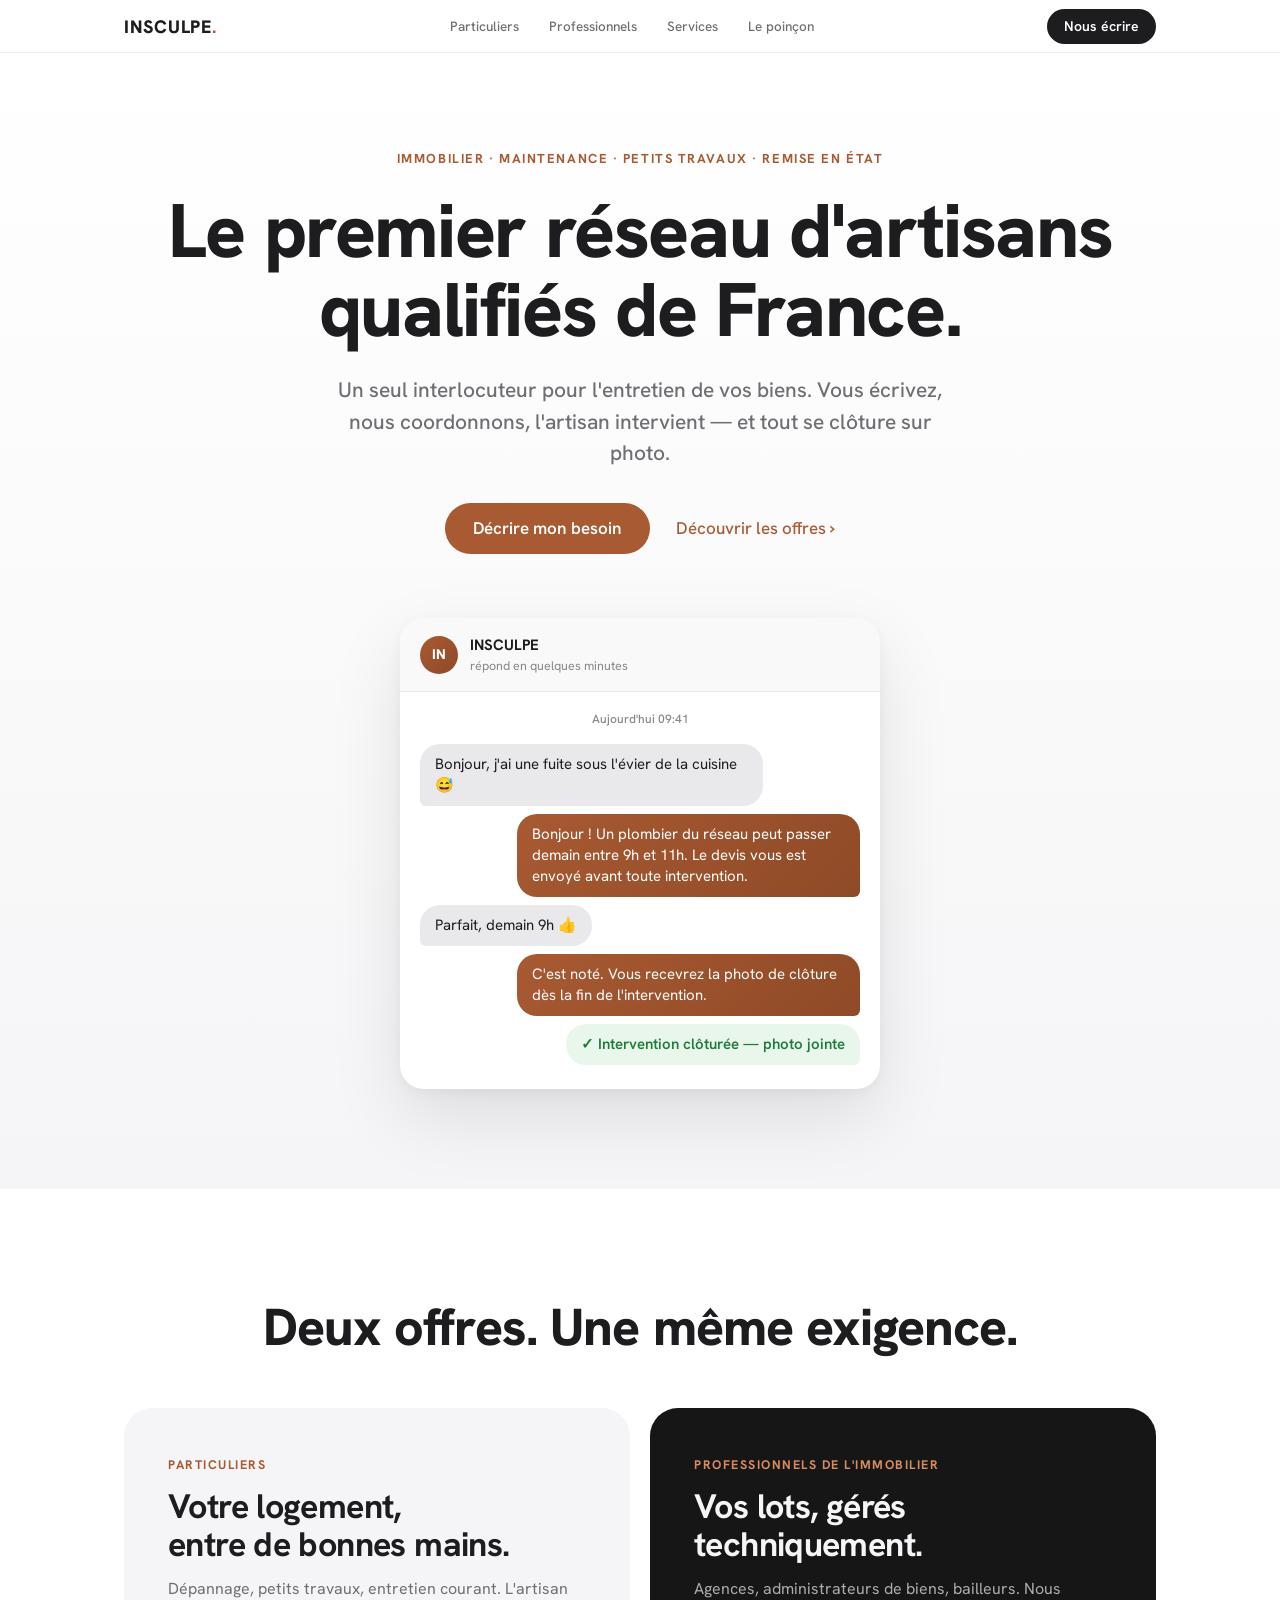
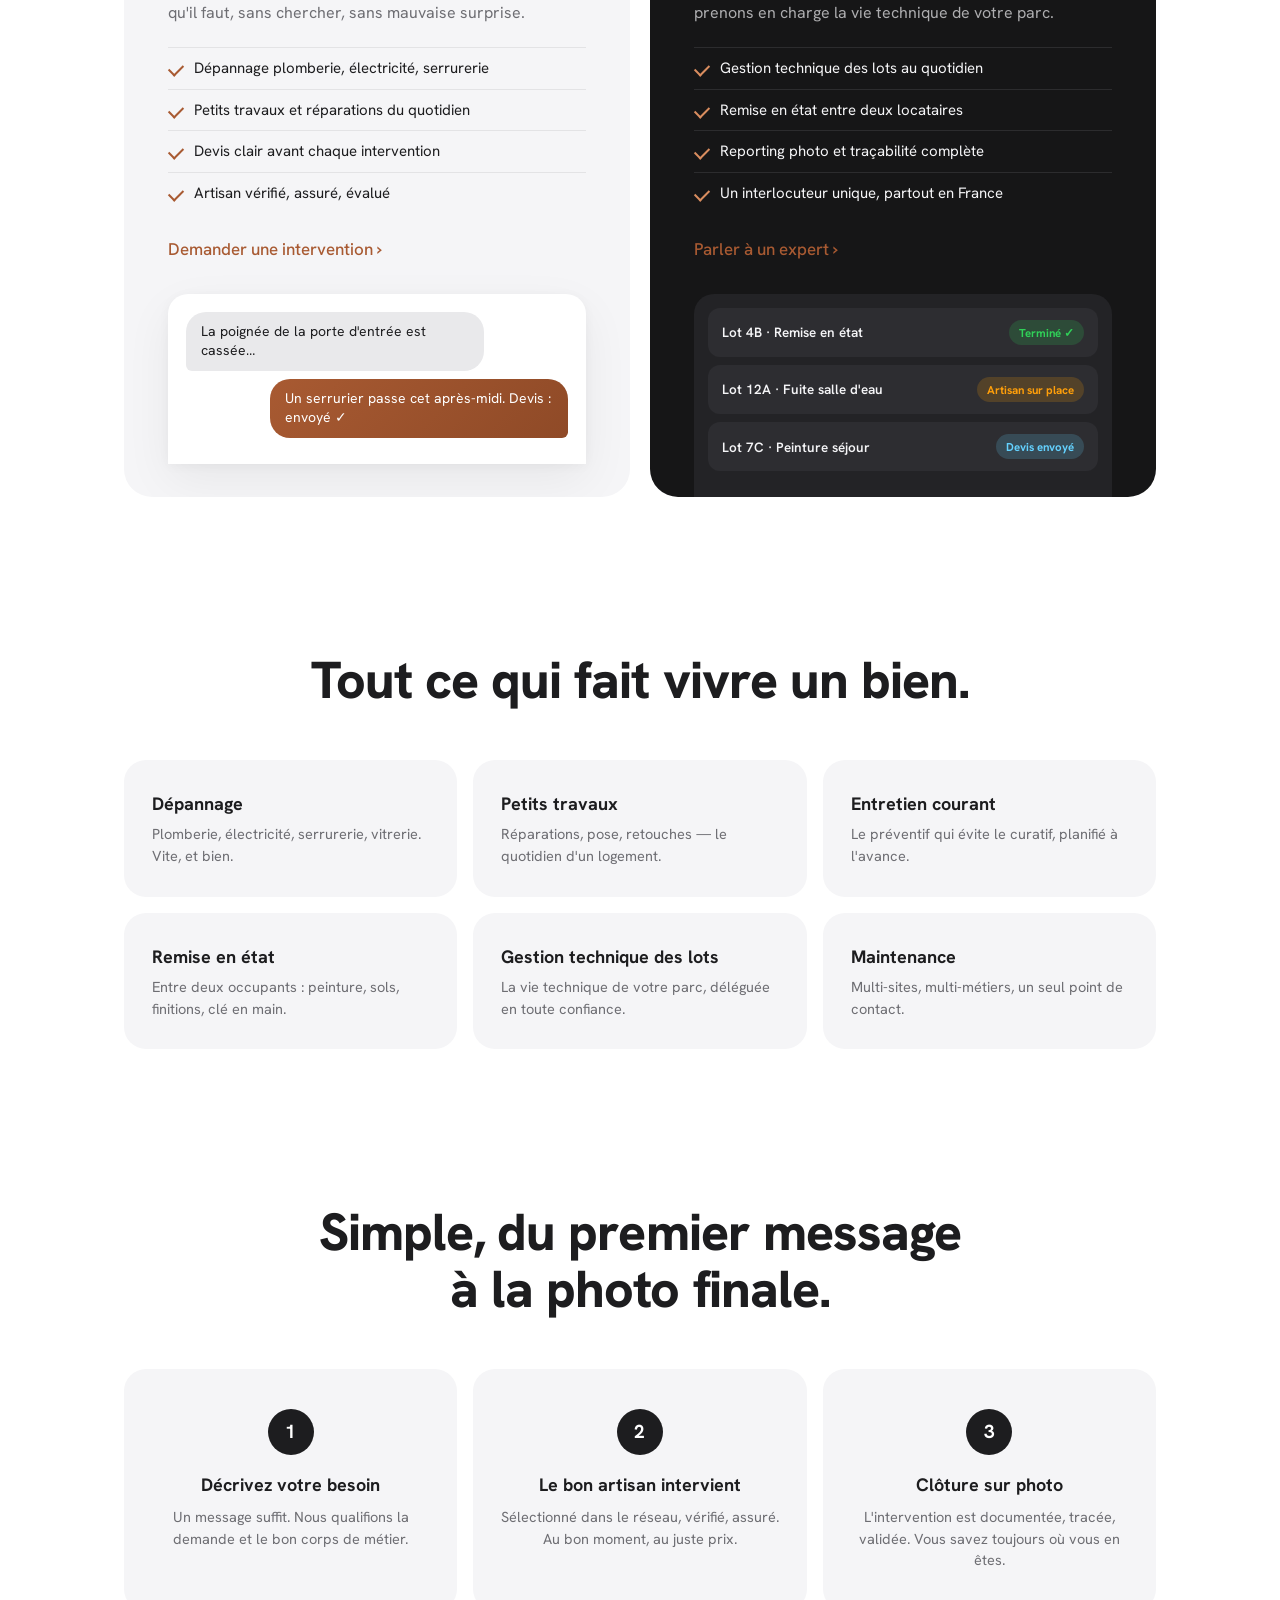
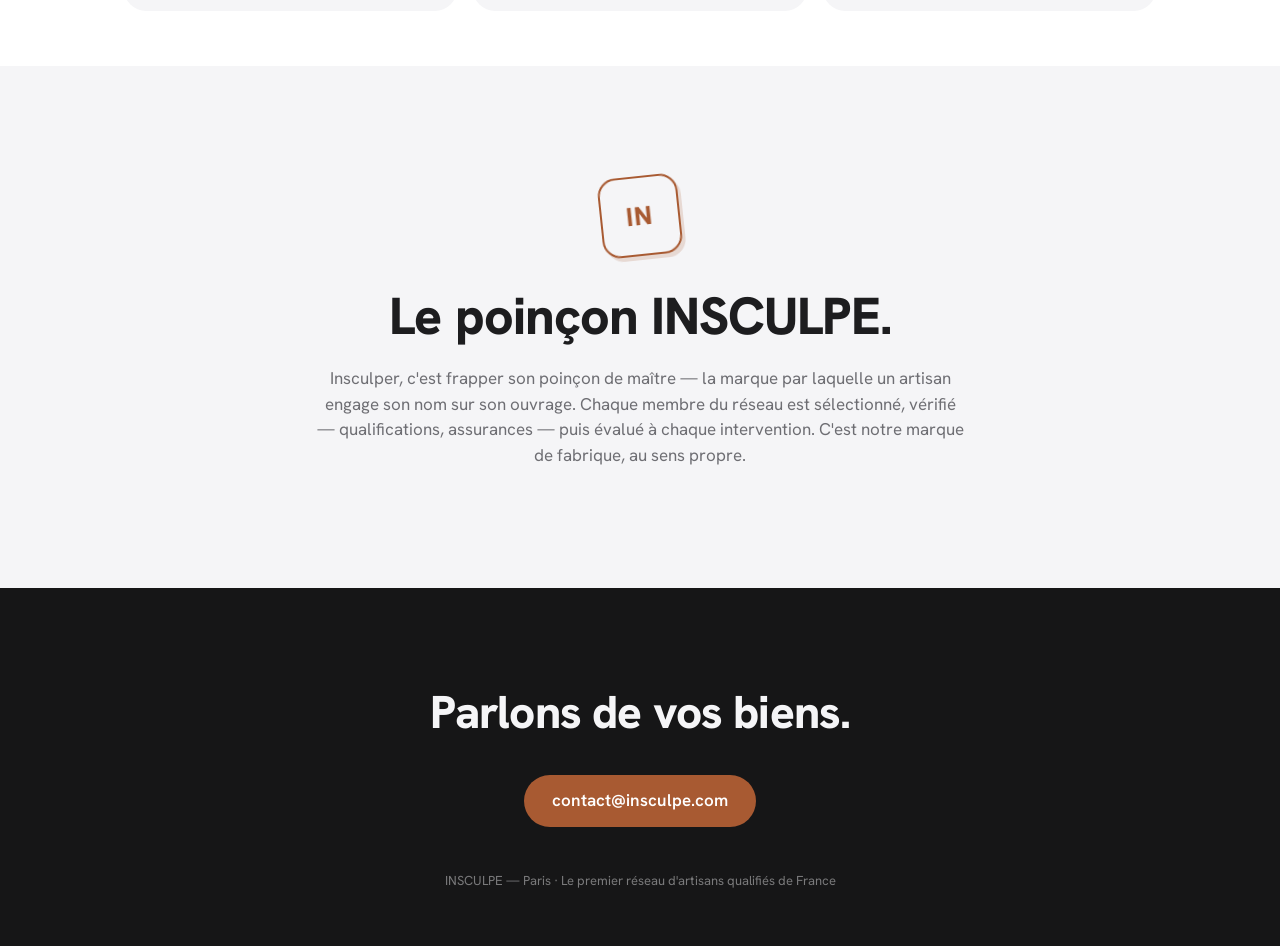
==== index.html @ 2663ff3e "Restyle v2 : charte Apple, mockups de messages dans les cards Demande fondateur (INS-21) : sans seri" ====
<!doctype html>
<html lang="fr">
<head>
  <meta charset="utf-8">
  <meta name="viewport" content="width=device-width, initial-scale=1">
  <title>INSCULPE — Le premier réseau d'artisans qualifiés de France</title>
  <meta name="description" content="Dépannage, petits travaux, remise en état, gestion technique des lots. Un seul interlocuteur pour l'entretien de vos biens — particuliers et professionnels de l'immobilier.">
  <link rel="canonical" href="https://insculpe.com/">
  <meta property="og:type" content="website">
  <meta property="og:locale" content="fr_FR">
  <meta property="og:site_name" content="INSCULPE">
  <meta property="og:url" content="https://insculpe.com/">
  <meta property="og:title" content="INSCULPE — Le premier réseau d'artisans qualifiés de France">
  <meta property="og:description" content="Dépannage, petits travaux, remise en état, gestion technique des lots. Un seul interlocuteur pour l'entretien de vos biens.">
  <meta property="og:image" content="https://insculpe.com/assets/og.png">
  <meta property="og:image:width" content="1200">
  <meta property="og:image:height" content="630">
  <meta name="twitter:card" content="summary_large_image">
  <link rel="preconnect" href="https://fonts.googleapis.com">
  <link rel="preconnect" href="https://fonts.gstatic.com" crossorigin>
  <link href="https://fonts.googleapis.com/css2?family=Hanken+Grotesk:wght@400;500;600;700;800&display=swap" rel="stylesheet">
  <link rel="stylesheet" href="assets/insculpe.css">
</head>
<body>

  <header class="topbar">
    <div class="wrap topbar-inner">
      <a class="wordmark" href="#">INSCULPE<span class="wordmark-dot">.</span></a>
      <nav class="topnav">
        <a href="#particuliers">Particuliers</a>
        <a href="#pros">Professionnels</a>
        <a href="#services">Services</a>
        <a href="#poincon">Le poinçon</a>
      </nav>
      <a class="btn btn-small" href="mailto:contact@insculpe.com">Nous écrire</a>
    </div>
  </header>

  <main>

    <!-- ============ HERO ============ -->
    <section class="hero">
      <div class="wrap hero-inner">
        <p class="eyebrow reveal">Immobilier · Maintenance · Petits travaux · Remise en état</p>
        <h1 class="reveal d1">Le premier réseau d'artisans<br>qualifiés de France.</h1>
        <p class="hero-sub reveal d2">Un seul interlocuteur pour l'entretien de vos biens.
        Vous écrivez, nous coordonnons, l'artisan intervient — et tout se clôture sur photo.</p>
        <div class="hero-actions reveal d3">
          <a class="btn btn-primary" href="mailto:contact@insculpe.com">Décrire mon besoin</a>
          <a class="link-more" href="#offres">Découvrir les offres <span class="chev">›</span></a>
        </div>

        <!-- Chat mockup — le produit, en messages -->
        <div class="chat reveal d4" role="img" aria-label="Exemple de conversation entre un client et INSCULPE">
          <div class="chat-head">
            <div class="chat-avatar">IN</div>
            <div class="chat-id">
              <span class="chat-name">INSCULPE</span>
              <span class="chat-status">répond en quelques minutes</span>
            </div>
          </div>
          <div class="chat-body">
            <p class="chat-time">Aujourd'hui 09:41</p>
            <div class="bubble in">Bonjour, j'ai une fuite sous l'évier de la cuisine 😅</div>
            <div class="bubble out">Bonjour ! Un plombier du réseau peut passer demain entre 9h et 11h. Le devis vous est envoyé avant toute intervention.</div>
            <div class="bubble in">Parfait, demain 9h 👍</div>
            <div class="bubble out">C'est noté. Vous recevrez la photo de clôture dès la fin de l'intervention.</div>
            <div class="bubble out done"><span class="check">✓</span> Intervention clôturée — photo jointe</div>
          </div>
        </div>
      </div>
    </section>

    <!-- ============ DEUX OFFRES ============ -->
    <section class="offers" id="offres">
      <div class="wrap">
        <h2 class="section-title">Deux offres. Une même exigence.</h2>
        <div class="offer-grid">

          <article class="tile tile-light" id="particuliers">
            <p class="tile-kicker">Particuliers</p>
            <h3 class="tile-title">Votre logement,<br>entre de bonnes mains.</h3>
            <p class="tile-desc">Dépannage, petits travaux, entretien courant. L'artisan qu'il faut, sans chercher, sans mauvaise surprise.</p>
            <ul class="tile-list">
              <li>Dépannage plomberie, électricité, serrurerie</li>
              <li>Petits travaux et réparations du quotidien</li>
              <li>Devis clair avant chaque intervention</li>
              <li>Artisan vérifié, assuré, évalué</li>
            </ul>
            <a class="link-more" href="mailto:contact@insculpe.com?subject=Demande%20particulier">Demander une intervention <span class="chev">›</span></a>
            <div class="tile-visual">
              <div class="mini-chat">
                <div class="bubble in">La poignée de la porte d'entrée est cassée…</div>
                <div class="bubble out">Un serrurier passe cet après-midi. Devis : envoyé ✓</div>
              </div>
            </div>
          </article>

          <article class="tile tile-dark" id="pros">
            <p class="tile-kicker">Professionnels de l'immobilier</p>
            <h3 class="tile-title">Vos lots, gérés<br>techniquement.</h3>
            <p class="tile-desc">Agences, administrateurs de biens, bailleurs. Nous prenons en charge la vie technique de votre parc.</p>
            <ul class="tile-list">
              <li>Gestion technique des lots au quotidien</li>
              <li>Remise en état entre deux locataires</li>
              <li>Reporting photo et traçabilité complète</li>
              <li>Un interlocuteur unique, partout en France</li>
            </ul>
            <a class="link-more" href="mailto:contact@insculpe.com?subject=Demande%20professionnelle">Parler à un expert <span class="chev">›</span></a>
            <div class="tile-visual">
              <div class="board">
                <div class="board-row"><span class="board-lot">Lot 4B · Remise en état</span><span class="badge badge-done">Terminé ✓</span></div>
                <div class="board-row"><span class="board-lot">Lot 12A · Fuite salle d'eau</span><span class="badge badge-live">Artisan sur place</span></div>
                <div class="board-row"><span class="board-lot">Lot 7C · Peinture séjour</span><span class="badge badge-wait">Devis envoyé</span></div>
              </div>
            </div>
          </article>

        </div>
      </div>
    </section>

    <!-- ============ SERVICES ============ -->
    <section class="services" id="services">
      <div class="wrap">
        <h2 class="section-title">Tout ce qui fait vivre un bien.</h2>
        <div class="service-grid">
          <div class="service"><h4>Dépannage</h4><p>Plomberie, électricité, serrurerie, vitrerie. Vite, et bien.</p></div>
          <div class="service"><h4>Petits travaux</h4><p>Réparations, pose, retouches — le quotidien d'un logement.</p></div>
          <div class="service"><h4>Entretien courant</h4><p>Le préventif qui évite le curatif, planifié à l'avance.</p></div>
          <div class="service"><h4>Remise en état</h4><p>Entre deux occupants : peinture, sols, finitions, clé en main.</p></div>
          <div class="service"><h4>Gestion technique des lots</h4><p>La vie technique de votre parc, déléguée en toute confiance.</p></div>
          <div class="service"><h4>Maintenance</h4><p>Multi-sites, multi-métiers, un seul point de contact.</p></div>
        </div>
      </div>
    </section>

    <!-- ============ COMMENT ÇA MARCHE ============ -->
    <section class="steps">
      <div class="wrap">
        <h2 class="section-title">Simple, du premier message<br>à la photo finale.</h2>
        <div class="steps-grid">
          <div class="step">
            <span class="step-num">1</span>
            <h4>Décrivez votre besoin</h4>
            <p>Un message suffit. Nous qualifions la demande et le bon corps de métier.</p>
          </div>
          <div class="step">
            <span class="step-num">2</span>
            <h4>Le bon artisan intervient</h4>
            <p>Sélectionné dans le réseau, vérifié, assuré. Au bon moment, au juste prix.</p>
          </div>
          <div class="step">
            <span class="step-num">3</span>
            <h4>Clôture sur photo</h4>
            <p>L'intervention est documentée, tracée, validée. Vous savez toujours où vous en êtes.</p>
          </div>
        </div>
      </div>
    </section>

    <!-- ============ LE POINÇON ============ -->
    <section class="hallmark" id="poincon">
      <div class="wrap hallmark-inner">
        <div class="hallmark-mark" aria-hidden="true">IN</div>
        <h2 class="section-title">Le poinçon INSCULPE.</h2>
        <p class="hallmark-text">Insculper, c'est frapper son poinçon de maître — la marque par laquelle
        un artisan engage son nom sur son ouvrage. Chaque membre du réseau est sélectionné,
        vérifié — qualifications, assurances — puis évalué à chaque intervention.
        C'est notre marque de fabrique, au sens propre.</p>
      </div>
    </section>

  </main>

  <footer class="footer">
    <div class="wrap footer-inner">
      <p class="footer-lead">Parlons de vos biens.</p>
      <p class="footer-contact">
        <a class="btn btn-primary" href="mailto:contact@insculpe.com">contact@insculpe.com</a>
      </p>
      <p class="footer-fine">INSCULPE — Paris · Le premier réseau d'artisans qualifiés de France</p>
    </div>
  </footer>

</body>
</html>
---- assets/insculpe.css ----
/* ============ INSCULPE — charte v2, inspiration Apple ============ */

:root {
  --white: #ffffff;
  --gray-bg: #f5f5f7;
  --ink: #1d1d1f;
  --ink-2: #6e6e73;
  --ink-3: #86868b;
  --copper: #a85a32;
  --copper-light: #d98d5f;
  --copper-deep: #8f4a27;
  --dark: #161617;
  --line: rgba(29, 29, 31, 0.08);
  --radius: 28px;
  --shadow: 0 2px 12px rgba(0,0,0,.04), 0 16px 48px rgba(0,0,0,.06);
  --shadow-hover: 0 4px 16px rgba(0,0,0,.05), 0 28px 72px rgba(0,0,0,.10);
  --font: "Hanken Grotesk", -apple-system, "SF Pro Display", "Helvetica Neue", sans-serif;
}

* { margin: 0; padding: 0; box-sizing: border-box; }

html { scroll-behavior: smooth; }

body {
  font-family: var(--font);
  background: var(--white);
  color: var(--ink);
  line-height: 1.5;
  -webkit-font-smoothing: antialiased;
  text-rendering: optimizeLegibility;
}

.wrap { max-width: 1080px; margin: 0 auto; padding: 0 24px; }

h1, h2, h3 { font-weight: 700; letter-spacing: -0.018em; }

section { scroll-margin-top: 72px; }

/* ============ Buttons & links ============ */

.btn {
  display: inline-block;
  font-weight: 600;
  font-size: 17px;
  padding: 13px 28px;
  border-radius: 999px;
  text-decoration: none;
  transition: transform .25s cubic-bezier(.2,.7,.3,1), box-shadow .25s, background .25s;
}
.btn:hover { transform: translateY(-1px); }
.btn:active { transform: translateY(0); }

.btn-primary { background: var(--copper); color: #fff; }
.btn-primary:hover { background: var(--copper-deep); box-shadow: 0 10px 28px rgba(168,90,50,.30); }

.btn-small { padding: 7px 17px; font-size: 14px; background: var(--ink); color: #fff; }
.btn-small:hover { background: #000; }

.link-more {
  display: inline-block;
  color: var(--copper);
  font-size: 17px; font-weight: 500;
  text-decoration: none;
}
.link-more:hover { text-decoration: underline; }
.chev { font-size: 19px; }

/* ============ Topbar ============ */

.topbar {
  position: sticky; top: 0; z-index: 50;
  background: rgba(255,255,255,.72);
  backdrop-filter: saturate(1.8) blur(20px);
  -webkit-backdrop-filter: saturate(1.8) blur(20px);
  border-bottom: 1px solid var(--line);
}
.topbar-inner {
  display: flex; align-items: center; justify-content: space-between;
  height: 52px;
}
.wordmark {
  font-weight: 800; font-size: 18px; letter-spacing: 0.05em;
  color: var(--ink); text-decoration: none;
}
.wordmark-dot { color: var(--copper); }
.topnav { display: flex; gap: 30px; }
.topnav a {
  color: var(--ink-2); text-decoration: none; font-size: 13.5px; font-weight: 500;
  transition: color .2s;
}
.topnav a:hover { color: var(--ink); }

/* ============ Hero ============ */

.hero {
  background: linear-gradient(180deg, #fff 0%, var(--gray-bg) 100%);
  padding: 96px 0 100px;
}
.hero-inner { text-align: center; }

.eyebrow {
  font-size: 13px; font-weight: 700; letter-spacing: 0.12em; text-transform: uppercase;
  color: var(--copper);
  margin-bottom: 22px;
}
.hero h1 {
  font-size: clamp(40px, 6.4vw, 76px);
  font-weight: 800;
  line-height: 1.05;
}
.hero-sub {
  max-width: 640px; margin: 24px auto 0;
  font-size: clamp(17px, 2vw, 21px);
  color: var(--ink-2);
  font-weight: 500;
}
.hero-actions {
  margin-top: 34px;
  display: flex; gap: 26px; justify-content: center; align-items: center; flex-wrap: wrap;
}

/* staggered reveal */
.reveal { opacity: 0; transform: translateY(16px); animation: rise .8s cubic-bezier(.2,.7,.3,1) forwards; }
.d1 { animation-delay: .1s; }
.d2 { animation-delay: .2s; }
.d3 { animation-delay: .3s; }
.d4 { animation-delay: .45s; }
@keyframes rise { to { opacity: 1; transform: none; } }
@media (prefers-reduced-motion: reduce) {
  .reveal { animation: none; opacity: 1; transform: none; }
}

/* ============ Chat mockup ============ */

.chat {
  max-width: 480px;
  margin: 64px auto 0;
  background: var(--white);
  border-radius: 24px;
  box-shadow: var(--shadow-hover);
  overflow: hidden;
  text-align: left;
}
.chat-head {
  display: flex; align-items: center; gap: 12px;
  padding: 16px 20px;
  border-bottom: 1px solid var(--line);
  background: rgba(245,245,247,.6);
}
.chat-avatar {
  width: 38px; height: 38px; border-radius: 50%;
  display: flex; align-items: center; justify-content: center;
  background: linear-gradient(135deg, var(--copper) 0%, var(--copper-deep) 100%);
  color: #fff; font-weight: 800; font-size: 14px; letter-spacing: .03em;
}
.chat-name { display: block; font-weight: 700; font-size: 15px; }
.chat-status { display: block; font-size: 12.5px; color: var(--ink-3); }

.chat-body { padding: 18px 20px 24px; display: flex; flex-direction: column; gap: 8px; }
.chat-time {
  text-align: center; font-size: 12px; color: var(--ink-3);
  margin-bottom: 8px; font-weight: 500;
}
.bubble {
  max-width: 78%;
  padding: 10px 15px;
  border-radius: 20px;
  font-size: 15px;
  line-height: 1.4;
}
.bubble.in {
  align-self: flex-start;
  background: #e9e9eb;
  color: var(--ink);
  border-bottom-left-radius: 6px;
}
.bubble.out {
  align-self: flex-end;
  background: linear-gradient(135deg, var(--copper) 0%, var(--copper-deep) 100%);
  color: #fff;
  border-bottom-right-radius: 6px;
}
.bubble.done {
  background: #e8f6ec;
  color: #1e7c3a;
  font-weight: 600;
}
.check { font-weight: 800; }

/* ============ Sections ============ */

.section-title {
  font-size: clamp(30px, 4.4vw, 52px);
  font-weight: 800;
  line-height: 1.08;
  text-align: center;
  margin-bottom: 52px;
}

/* ============ Offers (tiles) ============ */

.offers { padding: 110px 0 55px; background: var(--white); }
.offer-grid {
  display: grid; grid-template-columns: 1fr 1fr; gap: 20px;
}
.tile {
  border-radius: var(--radius);
  padding: 48px 44px 0;
  overflow: hidden;
  display: flex; flex-direction: column;
  transition: transform .35s cubic-bezier(.2,.7,.3,1), box-shadow .35s;
}
.tile:hover { transform: translateY(-5px); box-shadow: var(--shadow-hover); }

.tile-light { background: var(--gray-bg); }
.tile-dark { background: var(--dark); color: #f5f5f7; }

.tile-kicker {
  font-size: 12.5px; font-weight: 700; letter-spacing: 0.12em; text-transform: uppercase;
  color: var(--copper); margin-bottom: 14px;
}
.tile-dark .tile-kicker { color: var(--copper-light); }

.tile-title { font-size: clamp(26px, 3vw, 34px); line-height: 1.1; margin-bottom: 14px; }
.tile-desc { color: var(--ink-2); margin-bottom: 22px; font-size: 16px; }
.tile-dark .tile-desc { color: rgba(245,245,247,.68); }

.tile-list { list-style: none; margin-bottom: 22px; }
.tile-list li {
  padding: 9px 0 9px 26px;
  position: relative;
  font-size: 15px;
  border-top: 1px solid var(--line);
}
.tile-dark .tile-list li { border-top-color: rgba(245,245,247,.10); }
.tile-list li::before {
  content: "";
  position: absolute; left: 1px; top: 16px;
  width: 12px; height: 7px;
  border-left: 2px solid var(--copper);
  border-bottom: 2px solid var(--copper);
  transform: rotate(-45deg);
}
.tile-dark .tile-list li::before { border-color: var(--copper-light); }

.tile-visual { margin-top: 30px; }

/* mini chat in particuliers tile */
.mini-chat {
  background: var(--white);
  border-radius: 20px 20px 0 0;
  box-shadow: var(--shadow);
  padding: 18px 18px 26px;
  display: flex; flex-direction: column; gap: 8px;
}
.mini-chat .bubble { font-size: 14px; }

/* board in pros tile */
.board {
  background: #232326;
  border-radius: 20px 20px 0 0;
  padding: 14px 14px 26px;
  display: flex; flex-direction: column; gap: 8px;
}
.board-row {
  display: flex; align-items: center; justify-content: space-between; gap: 10px;
  background: #2d2d31;
  border-radius: 12px;
  padding: 12px 14px;
}
.board-lot { font-size: 13.5px; font-weight: 600; color: #f5f5f7; }
.badge {
  font-size: 11.5px; font-weight: 700;
  padding: 4px 10px; border-radius: 999px;
  white-space: nowrap;
}
.badge-done { background: rgba(48, 209, 88, .18); color: #30d158; }
.badge-live { background: rgba(255, 159, 10, .18); color: #ff9f0a; }
.badge-wait { background: rgba(100, 210, 255, .18); color: #64d2ff; }

/* ============ Services ============ */

.services { padding: 100px 0 55px; background: var(--white); }
.service-grid {
  display: grid; grid-template-columns: repeat(3, 1fr); gap: 16px;
}
.service {
  background: var(--gray-bg);
  border-radius: 22px;
  padding: 30px 28px;
  transition: transform .3s cubic-bezier(.2,.7,.3,1), box-shadow .3s;
}
.service:hover { transform: translateY(-4px); box-shadow: var(--shadow); }
.service h4 { font-size: 18px; font-weight: 700; margin-bottom: 6px; }
.service p { font-size: 14.5px; color: var(--ink-2); }

/* ============ Steps ============ */

.steps { padding: 100px 0 55px; background: var(--white); }
.steps-grid { display: grid; grid-template-columns: repeat(3, 1fr); gap: 16px; }
.step {
  text-align: center;
  background: var(--gray-bg);
  border-radius: 22px;
  padding: 40px 26px;
}
.step-num {
  display: inline-flex; align-items: center; justify-content: center;
  width: 46px; height: 46px; border-radius: 50%;
  background: var(--ink); color: #fff;
  font-weight: 700; font-size: 19px;
  margin-bottom: 16px;
}
.step h4 { font-size: 18px; font-weight: 700; margin-bottom: 8px; }
.step p { font-size: 14.5px; color: var(--ink-2); }

/* ============ Hallmark ============ */

.hallmark { padding: 110px 0 120px; background: var(--gray-bg); }
.hallmark-inner { max-width: 700px; text-align: center; }
.hallmark-mark {
  width: 80px; height: 80px; margin: 0 auto 32px;
  display: flex; align-items: center; justify-content: center;
  font-weight: 800; font-size: 26px; letter-spacing: 0.04em;
  color: var(--copper);
  border: 2.5px solid var(--copper);
  border-radius: 18px;
  transform: rotate(-6deg);
  box-shadow: 3px 4px 0 rgba(168,90,50,.18);
}
.hallmark .section-title { margin-bottom: 22px; }
.hallmark-text { font-size: 17px; color: var(--ink-2); }

/* ============ Footer ============ */

.footer {
  background: var(--dark); color: #f5f5f7;
  padding: 90px 0 56px;
  text-align: center;
}
.footer-lead {
  font-size: clamp(30px, 4vw, 46px);
  font-weight: 800; letter-spacing: -0.018em;
  margin-bottom: 28px;
}
.footer-contact { margin-bottom: 44px; }
.footer-fine { font-size: 13px; color: rgba(245,245,247,.45); }

/* ============ Responsive ============ */

@media (max-width: 860px) {
  .topnav { display: none; }
  .hero { padding: 72px 0 76px; }
  .offer-grid { grid-template-columns: 1fr; }
  .service-grid { grid-template-columns: 1fr 1fr; }
  .steps-grid { grid-template-columns: 1fr; }
  .tile { padding: 38px 28px 0; }
}
@media (max-width: 540px) {
  .service-grid { grid-template-columns: 1fr; }
  .chat { margin-top: 48px; }
}
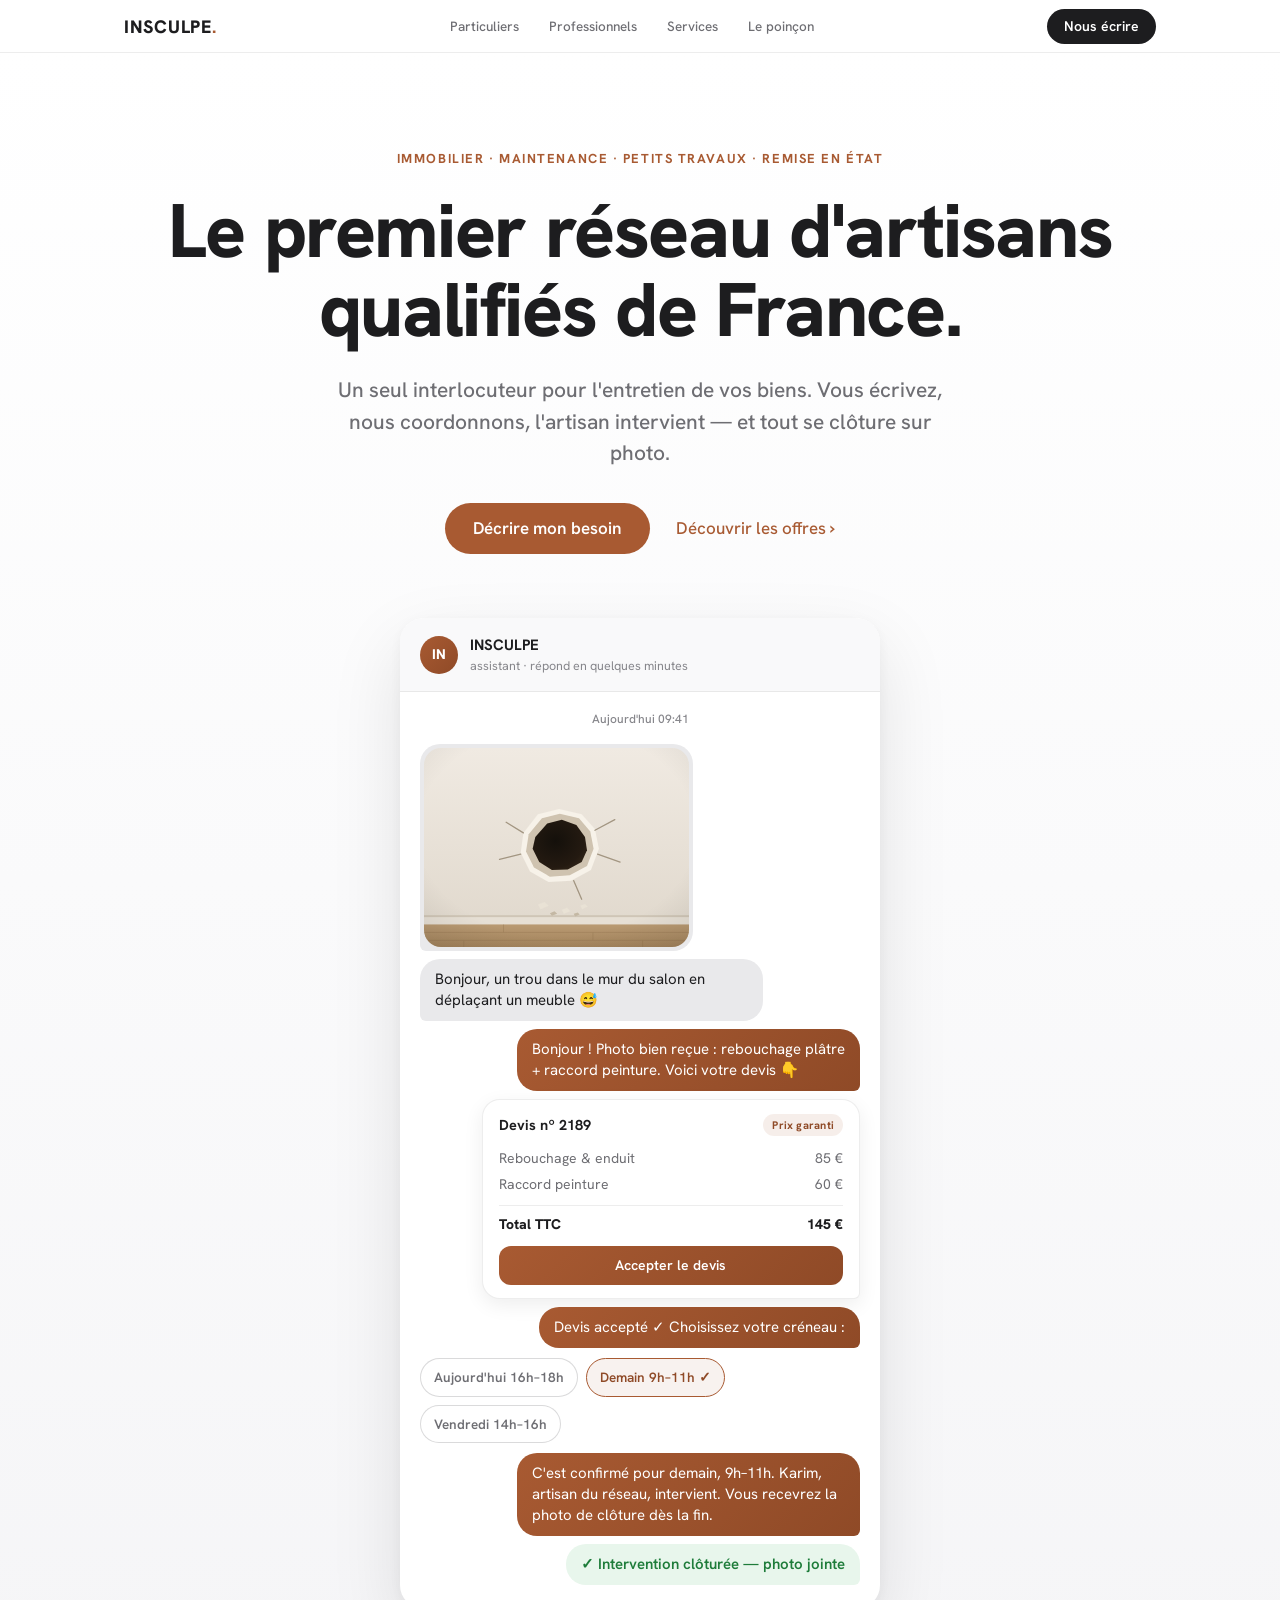
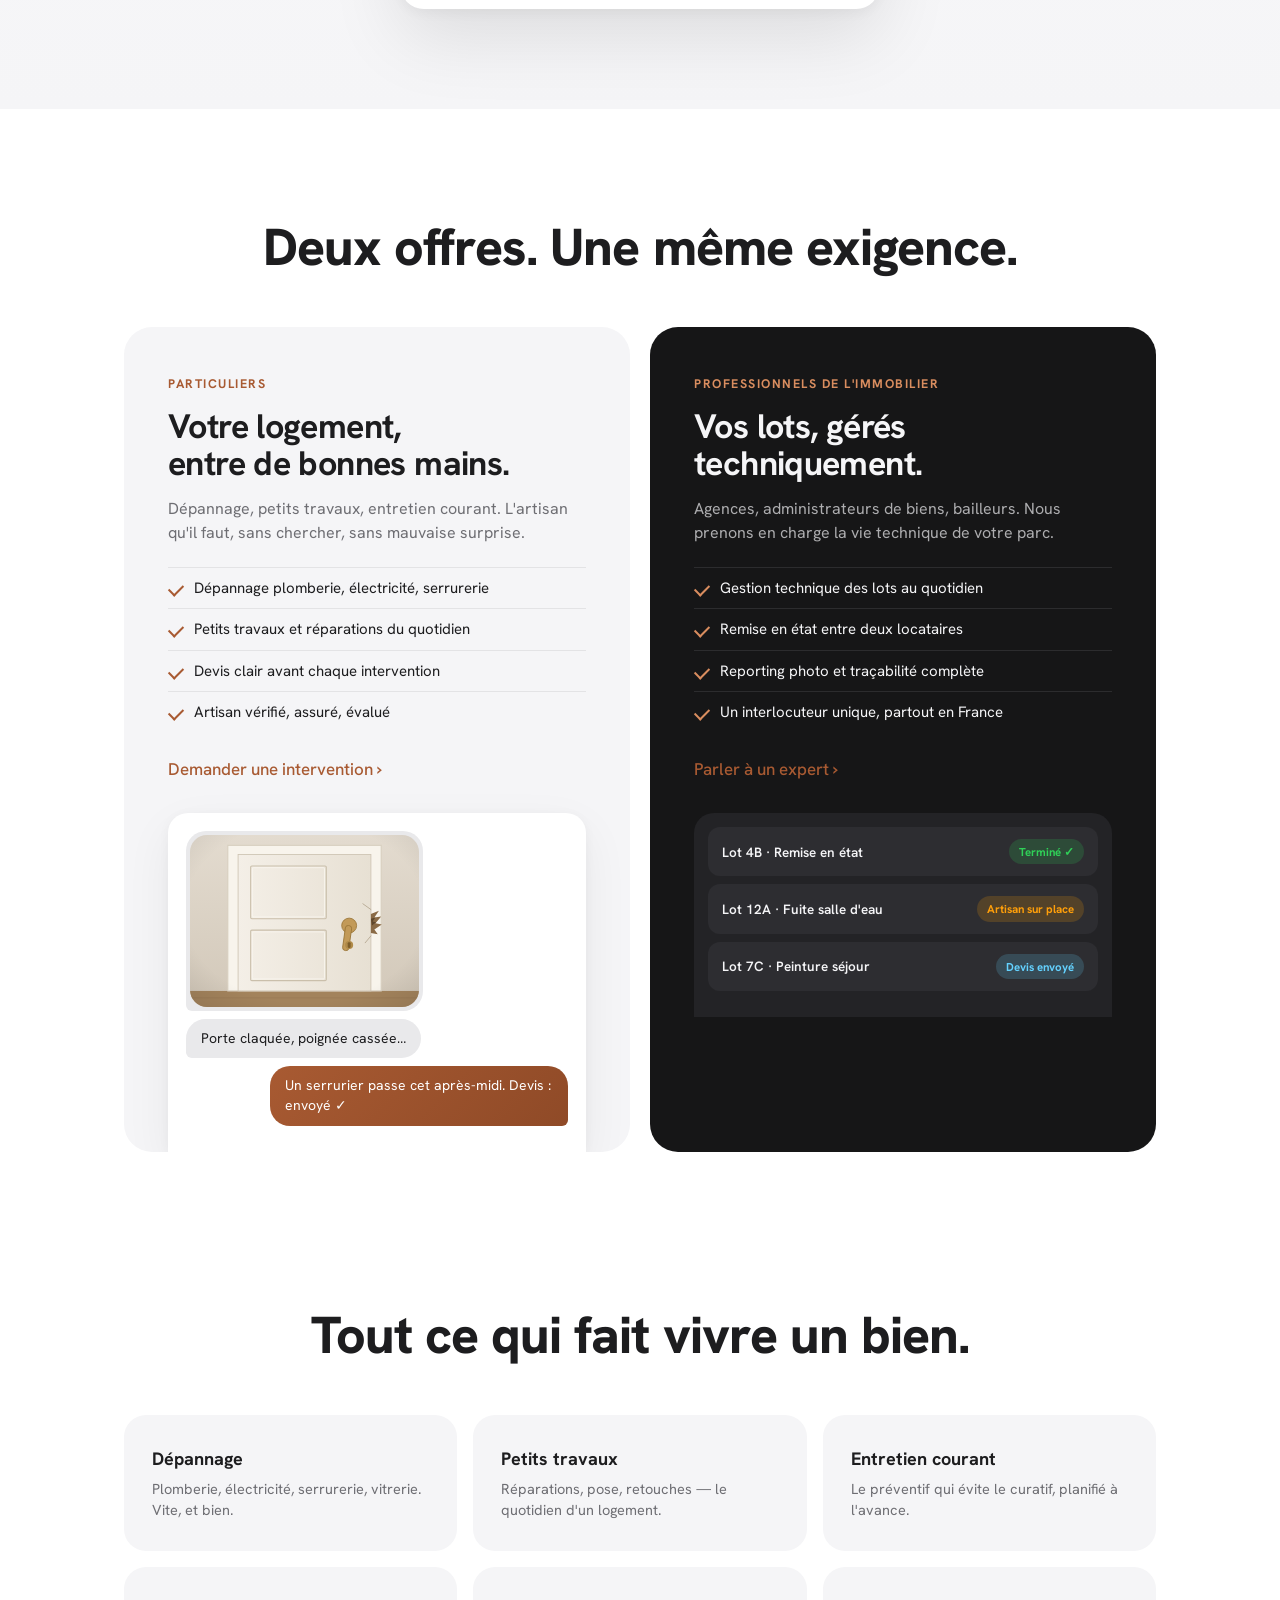
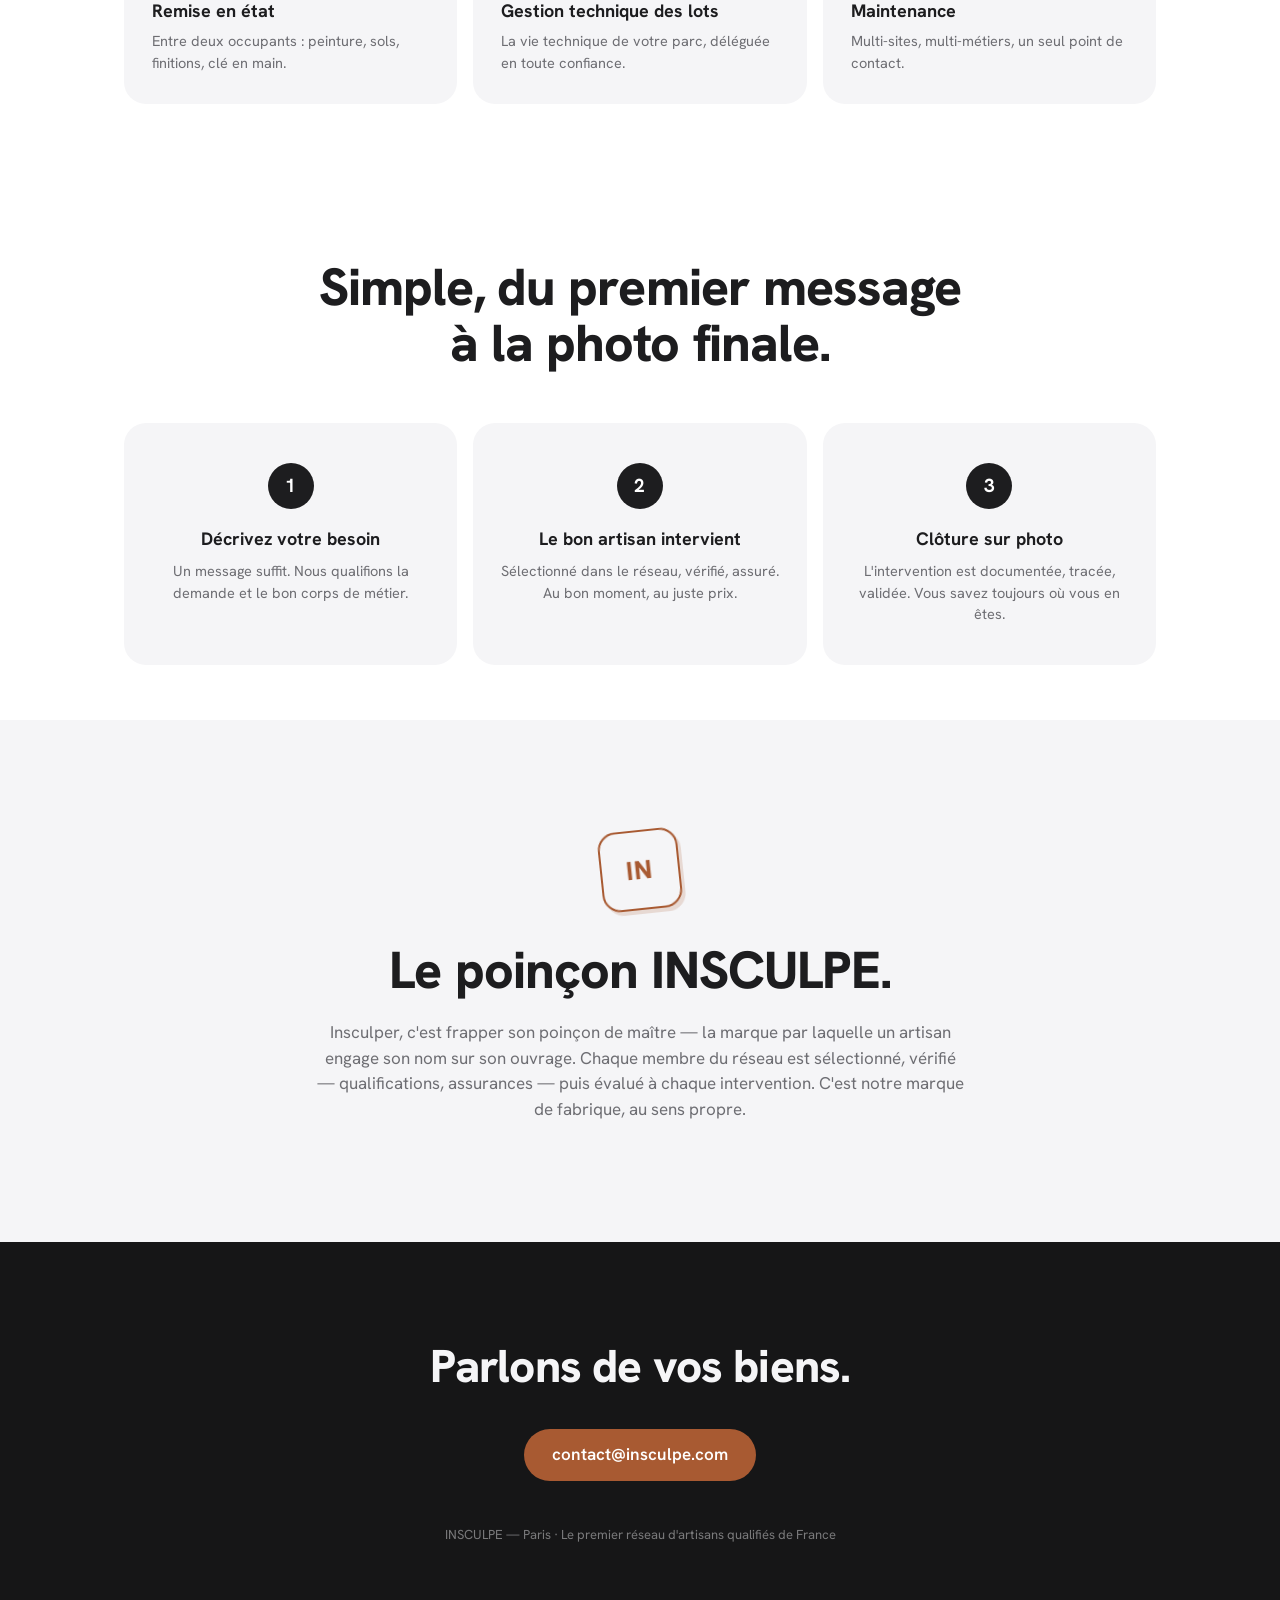
==== commit f0de4d8f: "Hero chat agentique : photo du dégât, devis dans le chat, choix du créneau Co-Authored-By: Paperclip" ====
--- a/index.html
+++ b/index.html
@@ -51,20 +51,36 @@
         </div>
 
         <!-- Chat mockup — le produit, en messages -->
-        <div class="chat reveal d4" role="img" aria-label="Exemple de conversation entre un client et INSCULPE">
+        <div class="chat reveal d4" role="img" aria-label="Exemple de conversation entre un client et l'assistant INSCULPE : photo du dégât, devis reçu dans le chat, créneau choisi">
           <div class="chat-head">
             <div class="chat-avatar">IN</div>
             <div class="chat-id">
               <span class="chat-name">INSCULPE</span>
-              <span class="chat-status">répond en quelques minutes</span>
+              <span class="chat-status">assistant · répond en quelques minutes</span>
             </div>
           </div>
           <div class="chat-body">
             <p class="chat-time">Aujourd'hui 09:41</p>
-            <div class="bubble in">Bonjour, j'ai une fuite sous l'évier de la cuisine 😅</div>
-            <div class="bubble out">Bonjour ! Un plombier du réseau peut passer demain entre 9h et 11h. Le devis vous est envoyé avant toute intervention.</div>
-            <div class="bubble in">Parfait, demain 9h 👍</div>
-            <div class="bubble out">C'est noté. Vous recevrez la photo de clôture dès la fin de l'intervention.</div>
+            <div class="bubble in photo"><img src="assets/photo-mur.svg" alt="Photo envoyée par le client : trou dans un mur en plâtre" width="400" height="300"></div>
+            <div class="bubble in">Bonjour, un trou dans le mur du salon en déplaçant un meuble 😅</div>
+            <div class="bubble out">Bonjour ! Photo bien reçue : rebouchage plâtre + raccord peinture. Voici votre devis 👇</div>
+            <div class="devis-card">
+              <div class="devis-head">
+                <span class="devis-title">Devis nº 2189</span>
+                <span class="devis-badge">Prix garanti</span>
+              </div>
+              <div class="devis-row"><span>Rebouchage &amp; enduit</span><span>85 €</span></div>
+              <div class="devis-row"><span>Raccord peinture</span><span>60 €</span></div>
+              <div class="devis-total"><span>Total TTC</span><span>145 €</span></div>
+              <div class="devis-accept">Accepter le devis</div>
+            </div>
+            <div class="bubble out">Devis accepté ✓ Choisissez votre créneau :</div>
+            <div class="slots">
+              <span class="slot">Aujourd'hui 16h–18h</span>
+              <span class="slot selected">Demain 9h–11h ✓</span>
+              <span class="slot">Vendredi 14h–16h</span>
+            </div>
+            <div class="bubble out">C'est confirmé pour demain, 9h–11h. Karim, artisan du réseau, intervient. Vous recevrez la photo de clôture dès la fin.</div>
             <div class="bubble out done"><span class="check">✓</span> Intervention clôturée — photo jointe</div>
           </div>
         </div>
@@ -90,7 +106,8 @@
             <a class="link-more" href="mailto:contact@insculpe.com?subject=Demande%20particulier">Demander une intervention <span class="chev">›</span></a>
             <div class="tile-visual">
               <div class="mini-chat">
-                <div class="bubble in">La poignée de la porte d'entrée est cassée…</div>
+                <div class="bubble in photo"><img src="assets/photo-porte.svg" alt="Photo envoyée par le client : porte claquée, serrure bloquée" width="400" height="300"></div>
+                <div class="bubble in">Porte claquée, poignée cassée…</div>
                 <div class="bubble out">Un serrurier passe cet après-midi. Devis : envoyé ✓</div>
               </div>
             </div>
--- a/assets/insculpe.css
+++ b/assets/insculpe.css
@@ -187,6 +187,85 @@
 }
 .check { font-weight: 800; }
 
+.bubble.photo {
+  padding: 4px;
+  max-width: 62%;
+  line-height: 0;
+}
+.bubble.photo img {
+  display: block;
+  width: 100%;
+  height: auto;
+  border-radius: 17px;
+}
+
+/* devis reçu dans le chat */
+.devis-card {
+  align-self: flex-end;
+  width: 86%;
+  background: var(--white);
+  border: 1px solid var(--line);
+  border-radius: 18px;
+  border-bottom-right-radius: 6px;
+  padding: 14px 16px 13px;
+  box-shadow: 0 6px 20px rgba(0,0,0,.07);
+  font-size: 14px;
+}
+.devis-head {
+  display: flex; justify-content: space-between; align-items: center;
+  margin-bottom: 9px;
+}
+.devis-title { font-weight: 700; font-size: 14.5px; }
+.devis-badge {
+  font-size: 11px; font-weight: 700; letter-spacing: .02em;
+  color: var(--copper-deep);
+  background: rgba(168,90,50,.10);
+  padding: 3px 9px; border-radius: 999px;
+}
+.devis-row {
+  display: flex; justify-content: space-between;
+  color: var(--ink-2);
+  padding: 2.5px 0;
+}
+.devis-total {
+  display: flex; justify-content: space-between;
+  font-weight: 800;
+  border-top: 1px solid var(--line);
+  margin-top: 8px; padding-top: 8px;
+}
+.devis-accept {
+  margin-top: 11px;
+  text-align: center;
+  background: linear-gradient(135deg, var(--copper) 0%, var(--copper-deep) 100%);
+  color: #fff;
+  font-weight: 600;
+  padding: 9px;
+  border-radius: 12px;
+  font-size: 14px;
+}
+
+/* choix du créneau */
+.slots {
+  align-self: flex-start;
+  display: flex; flex-wrap: wrap; gap: 8px;
+  max-width: 92%;
+  margin: 2px 0;
+}
+.slot {
+  font-size: 13.5px; font-weight: 600;
+  padding: 8px 13px;
+  border-radius: 999px;
+  border: 1.5px solid rgba(29,29,31,.16);
+  color: var(--ink-2);
+  background: var(--white);
+  white-space: nowrap;
+}
+.slot.selected {
+  border-color: var(--copper);
+  color: var(--copper-deep);
+  background: rgba(168,90,50,.08);
+}
+
 /* ============ Sections ============ */
 
 .section-title {
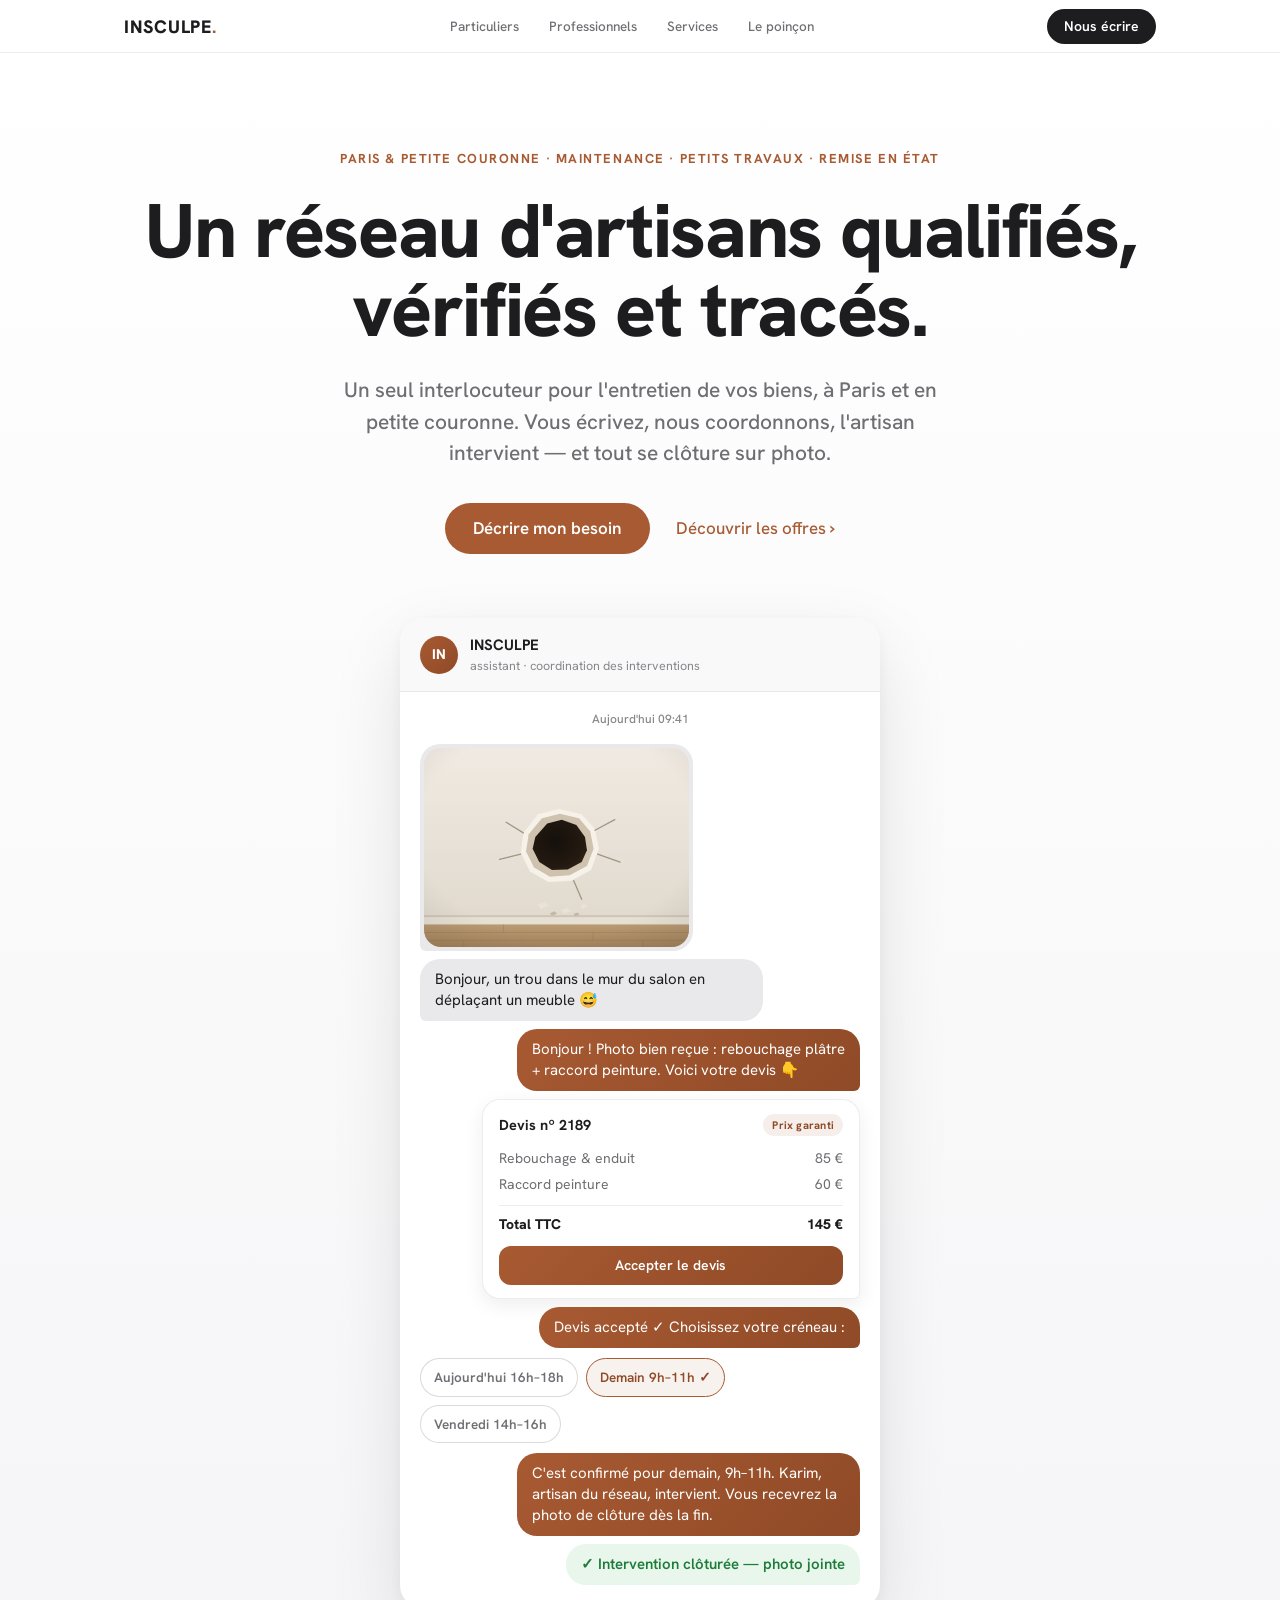
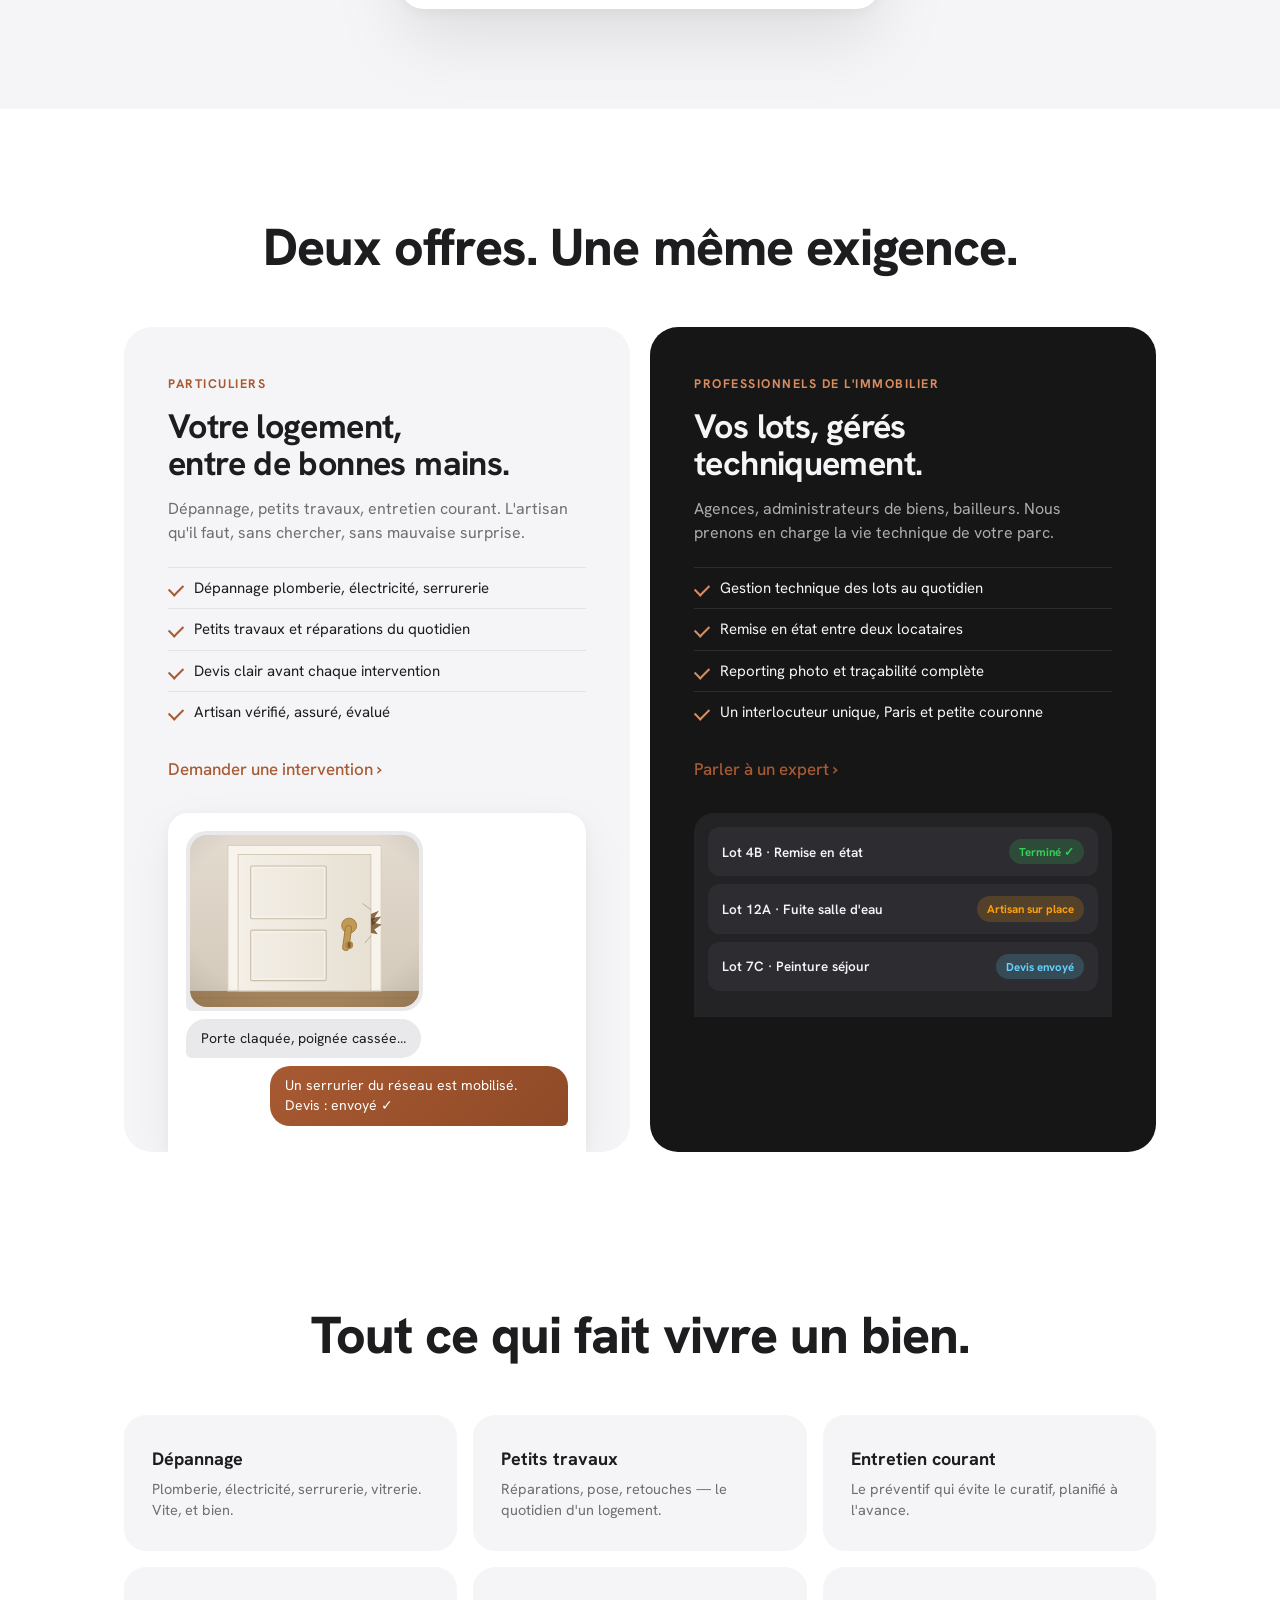
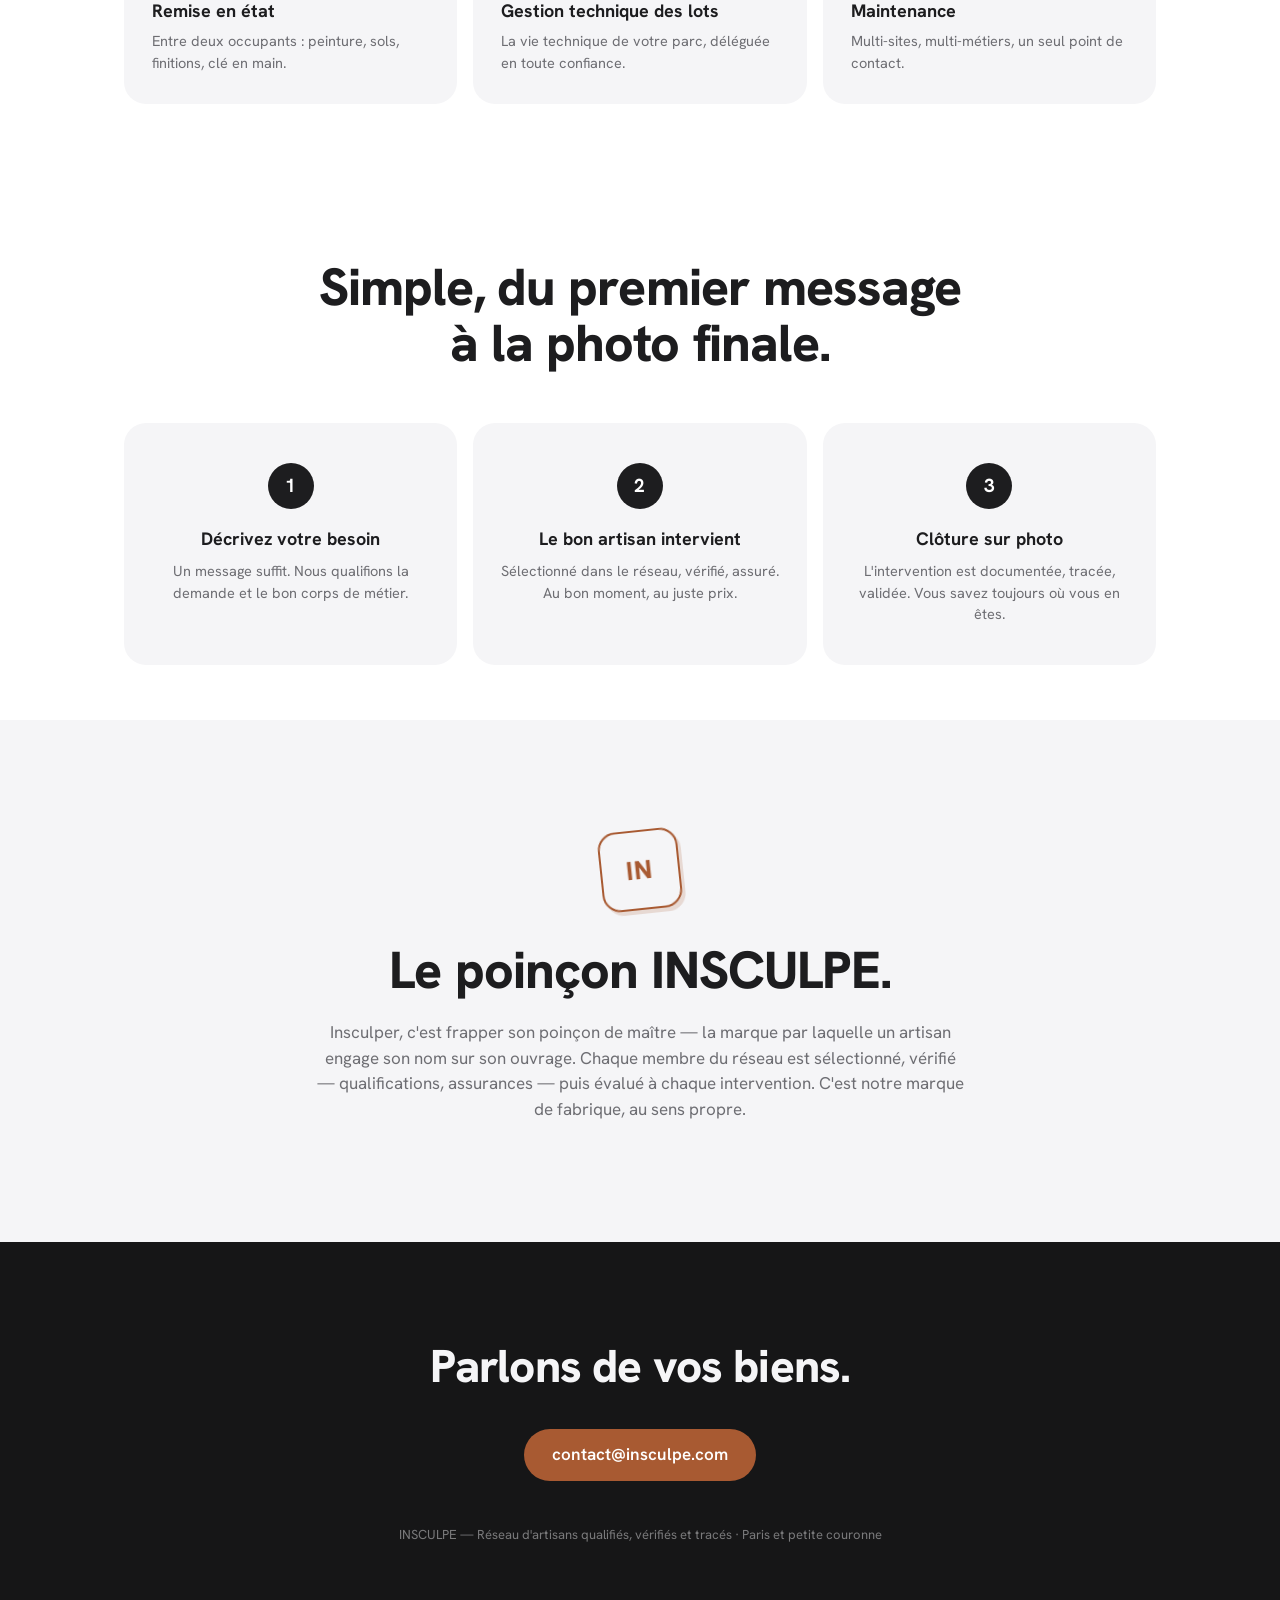
==== commit 804250fe: "Ajuste les claims à la réalité Paris-petite couronne (INS-27, cadrage INS-24 §5) Retire « premier ré" ====
--- a/index.html
+++ b/index.html
@@ -3,15 +3,15 @@
 <head>
   <meta charset="utf-8">
   <meta name="viewport" content="width=device-width, initial-scale=1">
-  <title>INSCULPE — Le premier réseau d'artisans qualifiés de France</title>
-  <meta name="description" content="Dépannage, petits travaux, remise en état, gestion technique des lots. Un seul interlocuteur pour l'entretien de vos biens — particuliers et professionnels de l'immobilier.">
+  <title>INSCULPE — Artisans qualifiés, vérifiés et tracés · Paris et petite couronne</title>
+  <meta name="description" content="Dépannage, petits travaux, remise en état, gestion technique des lots à Paris et en petite couronne. Un seul interlocuteur pour l'entretien de vos biens — particuliers et professionnels de l'immobilier.">
   <link rel="canonical" href="https://insculpe.com/">
   <meta property="og:type" content="website">
   <meta property="og:locale" content="fr_FR">
   <meta property="og:site_name" content="INSCULPE">
   <meta property="og:url" content="https://insculpe.com/">
-  <meta property="og:title" content="INSCULPE — Le premier réseau d'artisans qualifiés de France">
-  <meta property="og:description" content="Dépannage, petits travaux, remise en état, gestion technique des lots. Un seul interlocuteur pour l'entretien de vos biens.">
+  <meta property="og:title" content="INSCULPE — Artisans qualifiés, vérifiés et tracés · Paris et petite couronne">
+  <meta property="og:description" content="Dépannage, petits travaux, remise en état, gestion technique des lots à Paris et en petite couronne. Un seul interlocuteur pour l'entretien de vos biens.">
   <meta property="og:image" content="https://insculpe.com/assets/og.png">
   <meta property="og:image:width" content="1200">
   <meta property="og:image:height" content="630">
@@ -41,9 +41,9 @@
     <!-- ============ HERO ============ -->
     <section class="hero">
       <div class="wrap hero-inner">
-        <p class="eyebrow reveal">Immobilier · Maintenance · Petits travaux · Remise en état</p>
-        <h1 class="reveal d1">Le premier réseau d'artisans<br>qualifiés de France.</h1>
-        <p class="hero-sub reveal d2">Un seul interlocuteur pour l'entretien de vos biens.
+        <p class="eyebrow reveal">Paris &amp; petite couronne · Maintenance · Petits travaux · Remise en état</p>
+        <h1 class="reveal d1">Un réseau d'artisans qualifiés,<br>vérifiés et tracés.</h1>
+        <p class="hero-sub reveal d2">Un seul interlocuteur pour l'entretien de vos biens, à Paris et en petite couronne.
         Vous écrivez, nous coordonnons, l'artisan intervient — et tout se clôture sur photo.</p>
         <div class="hero-actions reveal d3">
           <a class="btn btn-primary" href="mailto:contact@insculpe.com">Décrire mon besoin</a>
@@ -56,7 +56,7 @@
             <div class="chat-avatar">IN</div>
             <div class="chat-id">
               <span class="chat-name">INSCULPE</span>
-              <span class="chat-status">assistant · répond en quelques minutes</span>
+              <span class="chat-status">assistant · coordination des interventions</span>
             </div>
           </div>
           <div class="chat-body">
@@ -108,7 +108,7 @@
               <div class="mini-chat">
                 <div class="bubble in photo"><img src="assets/photo-porte.svg" alt="Photo envoyée par le client : porte claquée, serrure bloquée" width="400" height="300"></div>
                 <div class="bubble in">Porte claquée, poignée cassée…</div>
-                <div class="bubble out">Un serrurier passe cet après-midi. Devis : envoyé ✓</div>
+                <div class="bubble out">Un serrurier du réseau est mobilisé. Devis : envoyé ✓</div>
               </div>
             </div>
           </article>
@@ -121,7 +121,7 @@
               <li>Gestion technique des lots au quotidien</li>
               <li>Remise en état entre deux locataires</li>
               <li>Reporting photo et traçabilité complète</li>
-              <li>Un interlocuteur unique, partout en France</li>
+              <li>Un interlocuteur unique, Paris et petite couronne</li>
             </ul>
             <a class="link-more" href="mailto:contact@insculpe.com?subject=Demande%20professionnelle">Parler à un expert <span class="chev">›</span></a>
             <div class="tile-visual">
@@ -196,7 +196,7 @@
       <p class="footer-contact">
         <a class="btn btn-primary" href="mailto:contact@insculpe.com">contact@insculpe.com</a>
       </p>
-      <p class="footer-fine">INSCULPE — Paris · Le premier réseau d'artisans qualifiés de France</p>
+      <p class="footer-fine">INSCULPE — Réseau d'artisans qualifiés, vérifiés et tracés · Paris et petite couronne</p>
     </div>
   </footer>
 
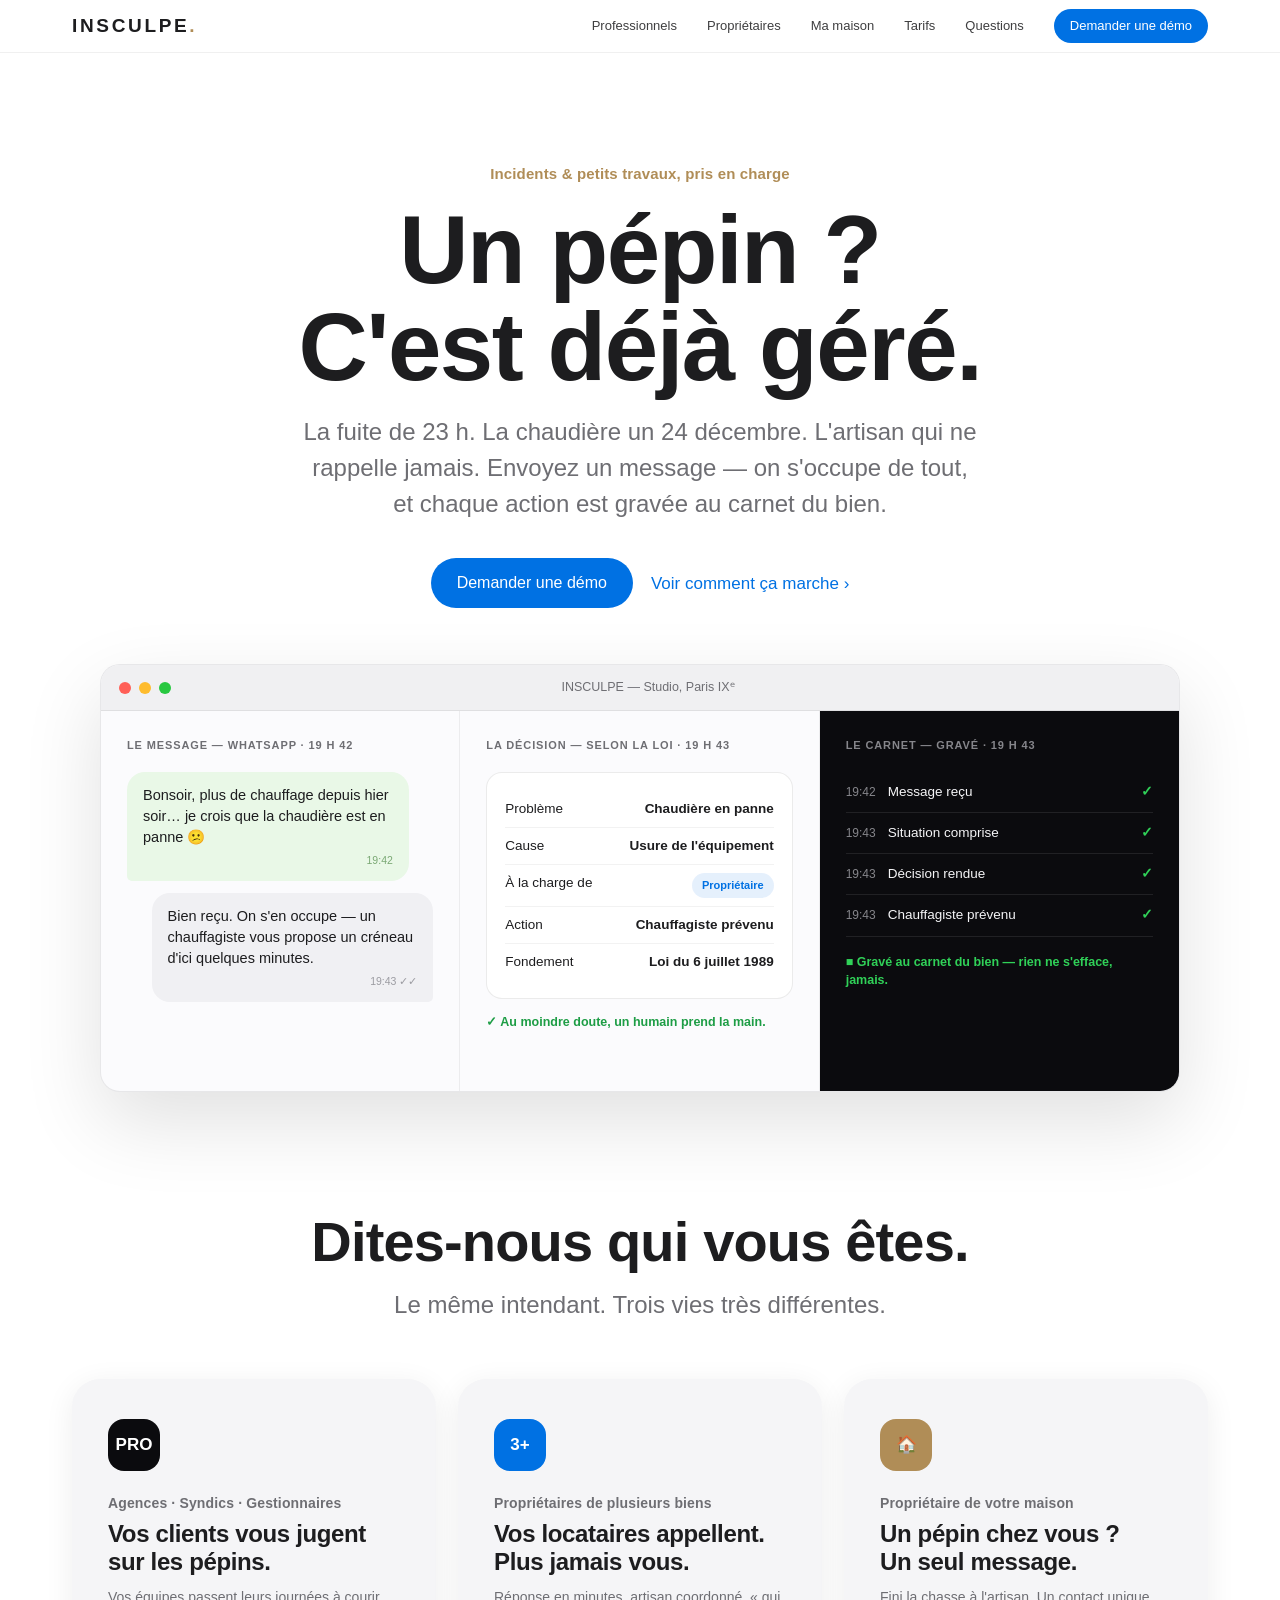
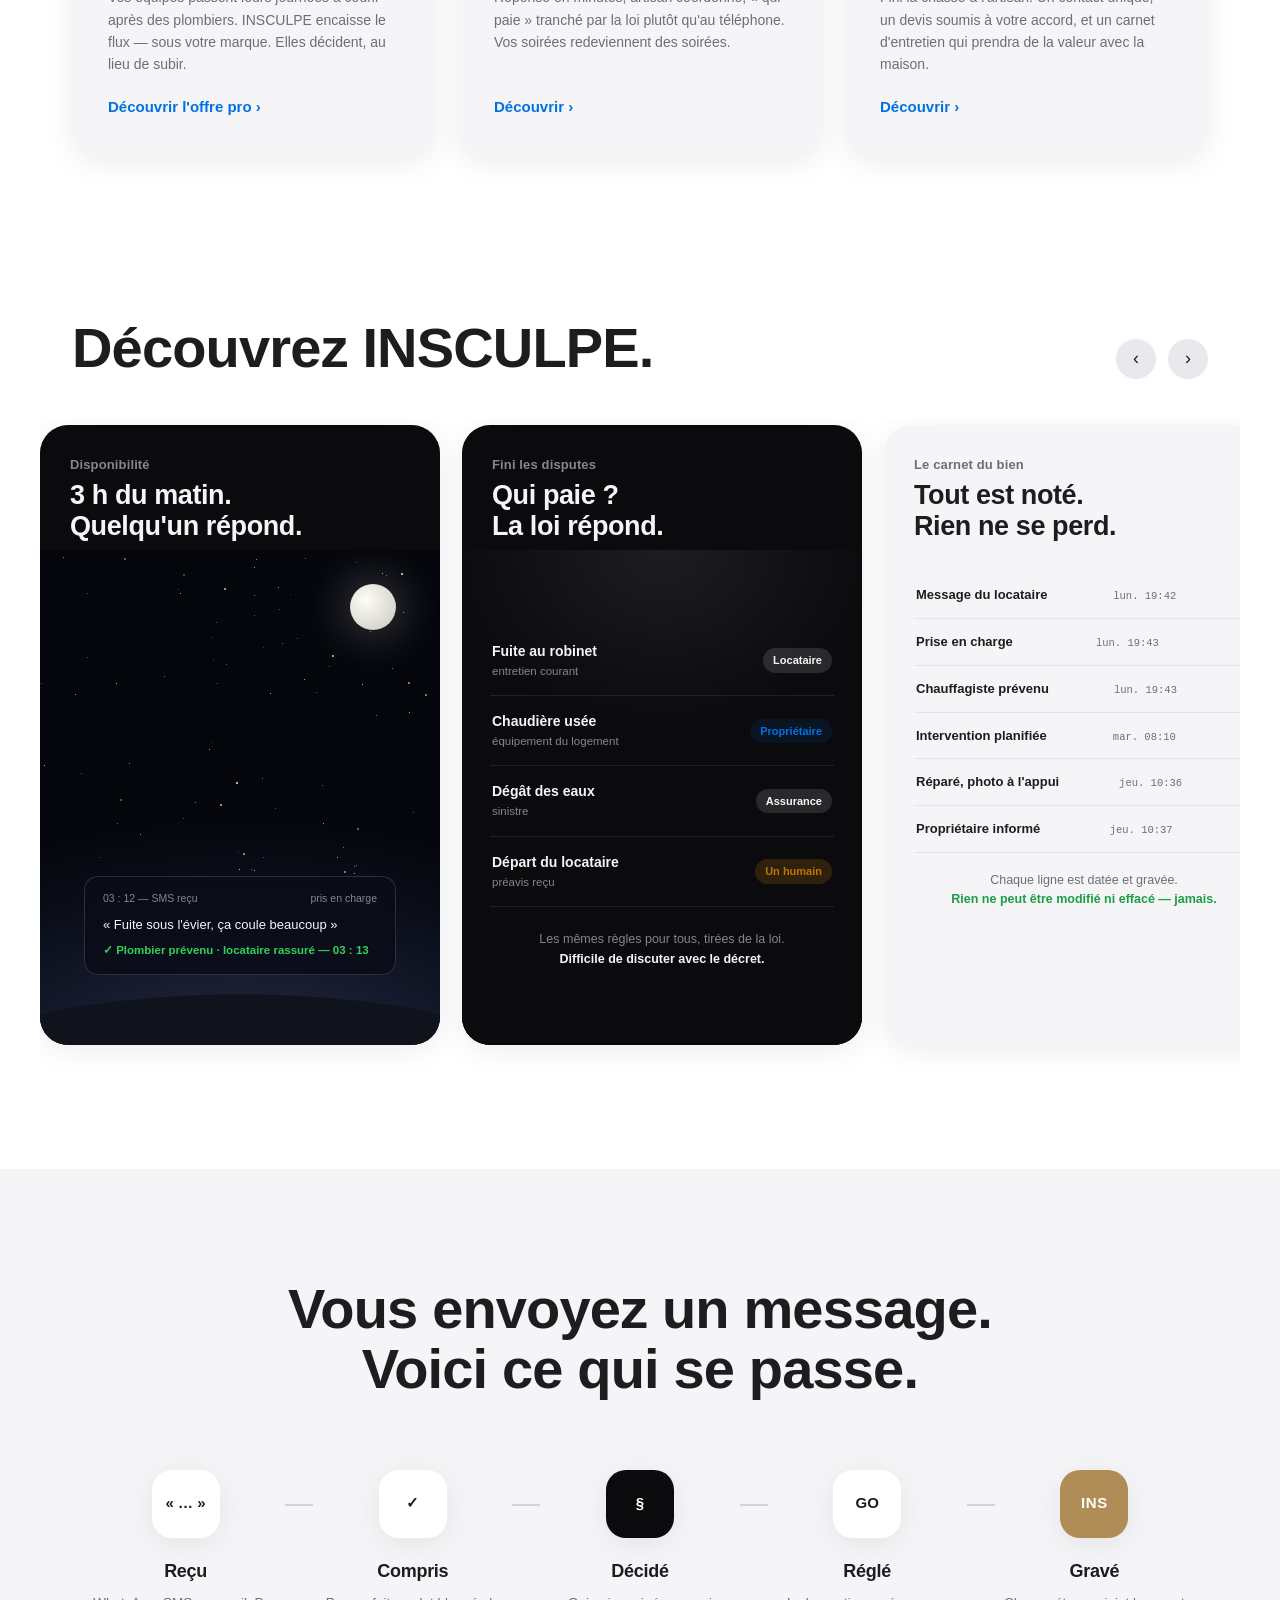
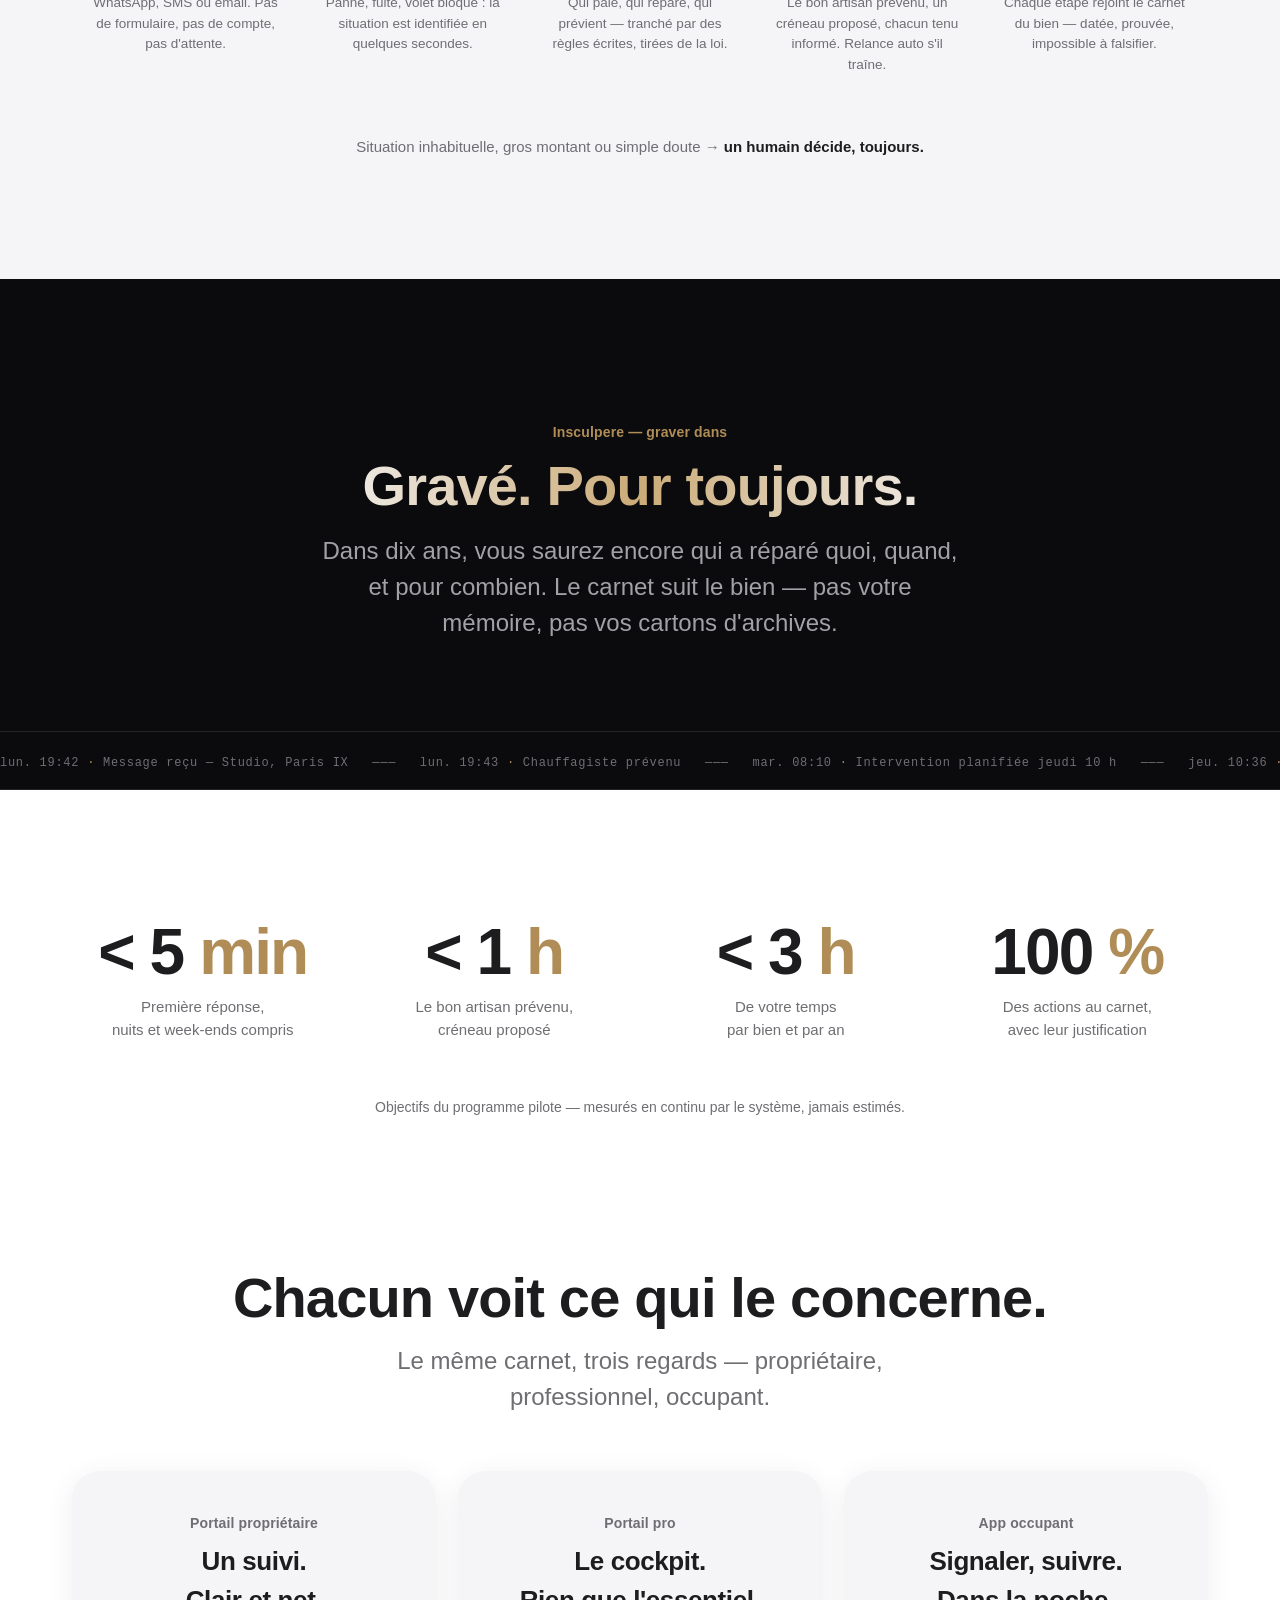
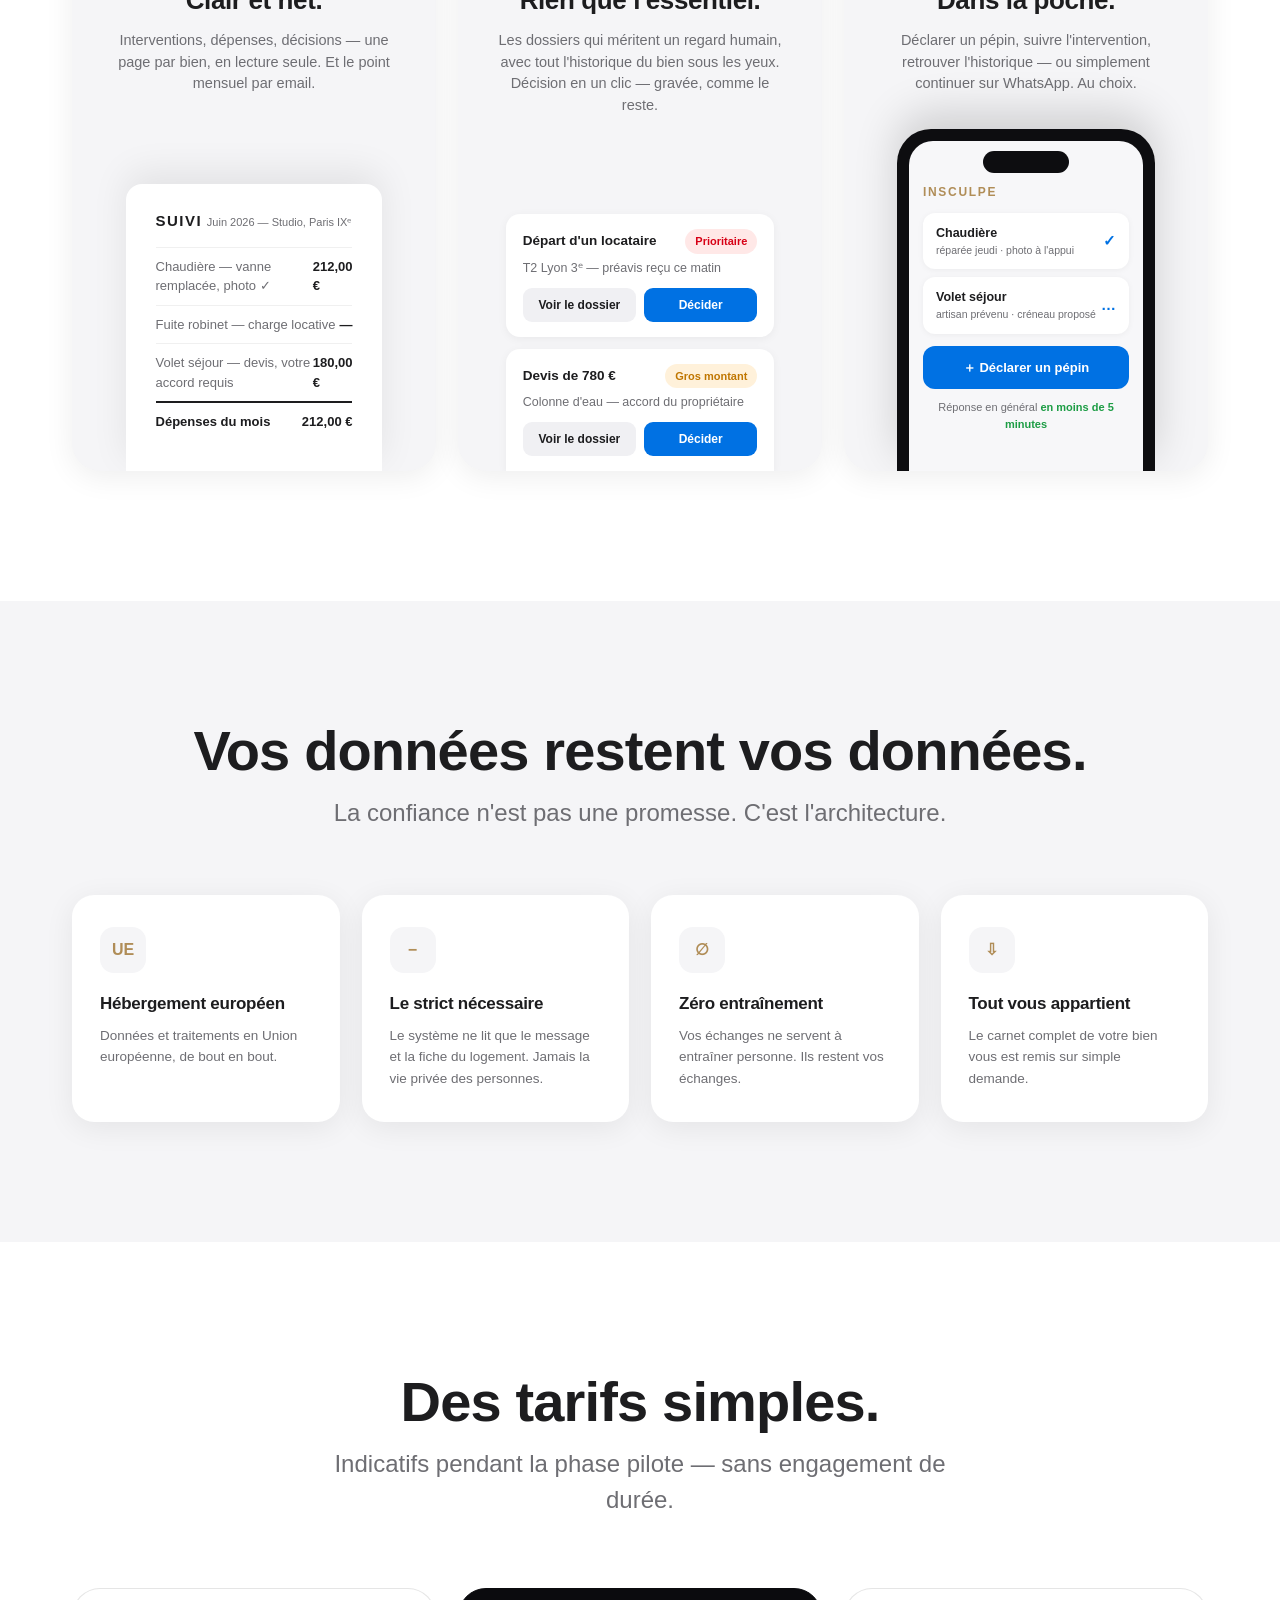
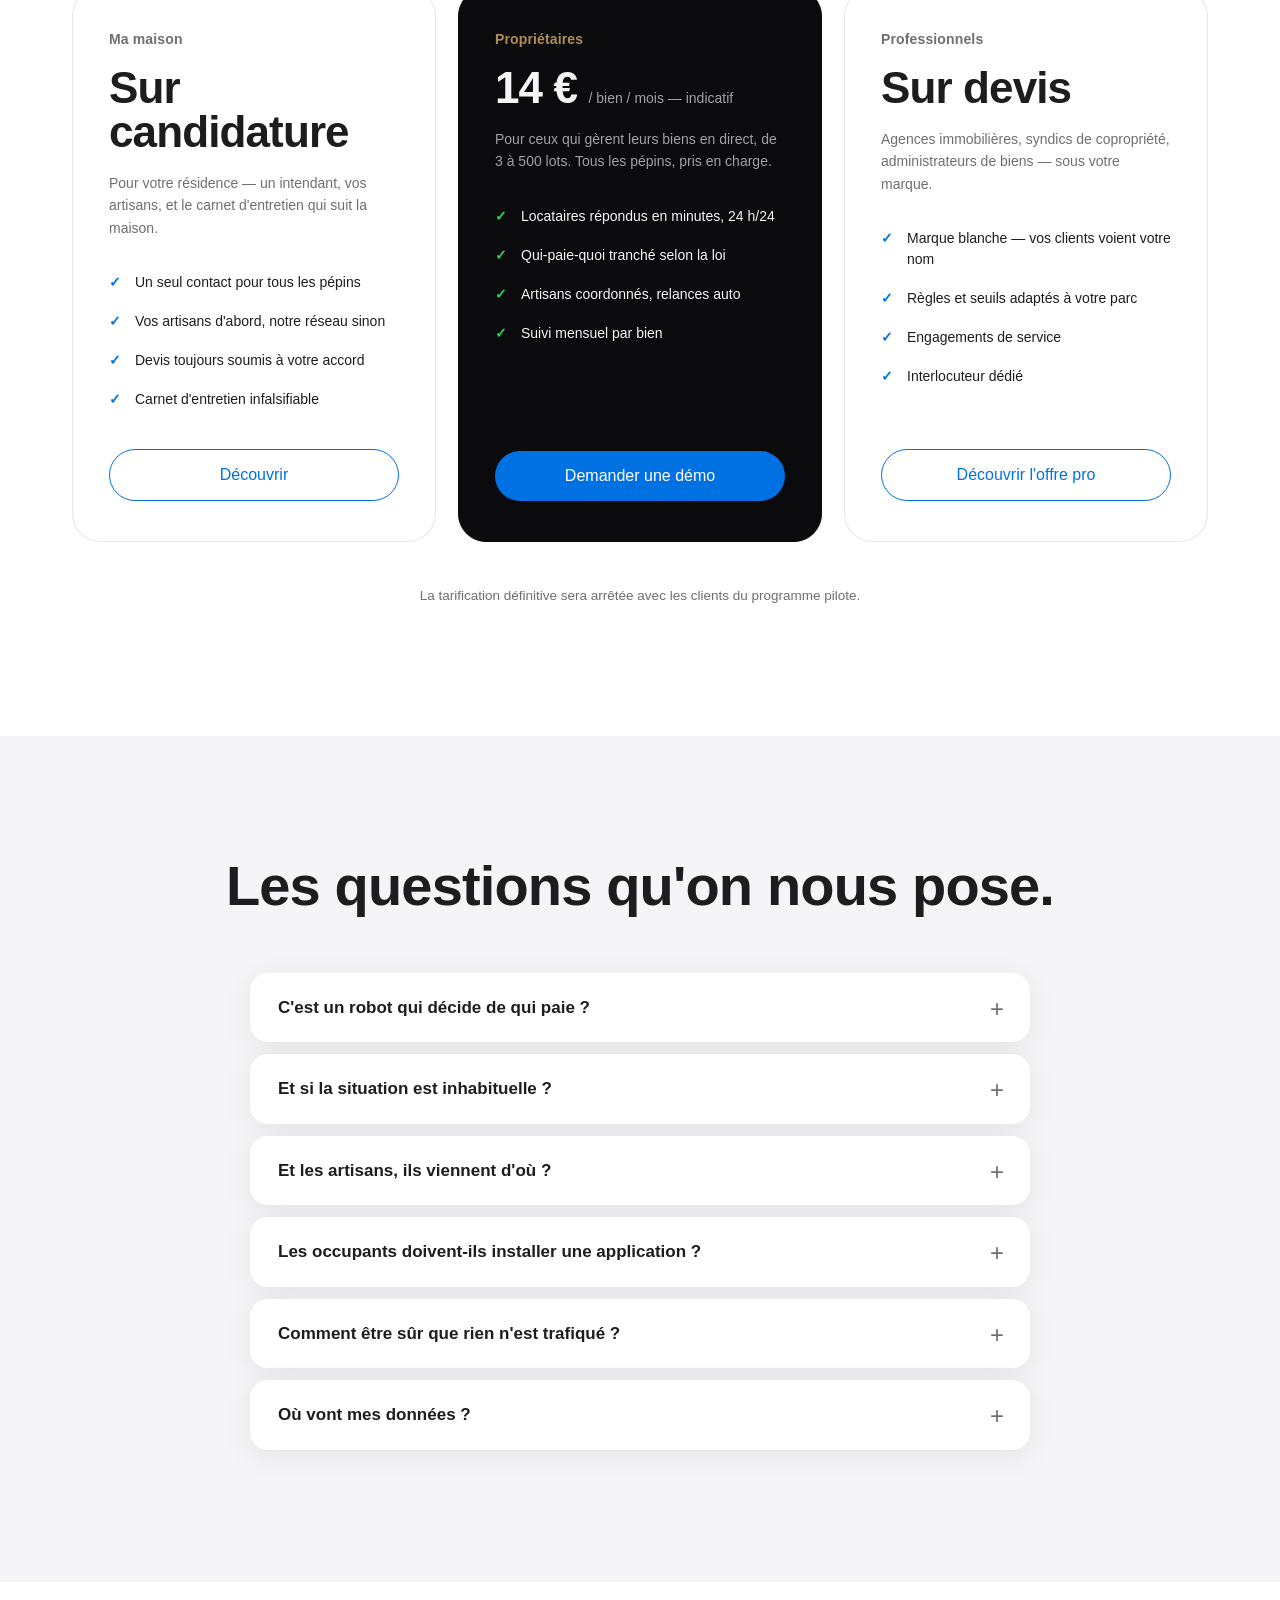
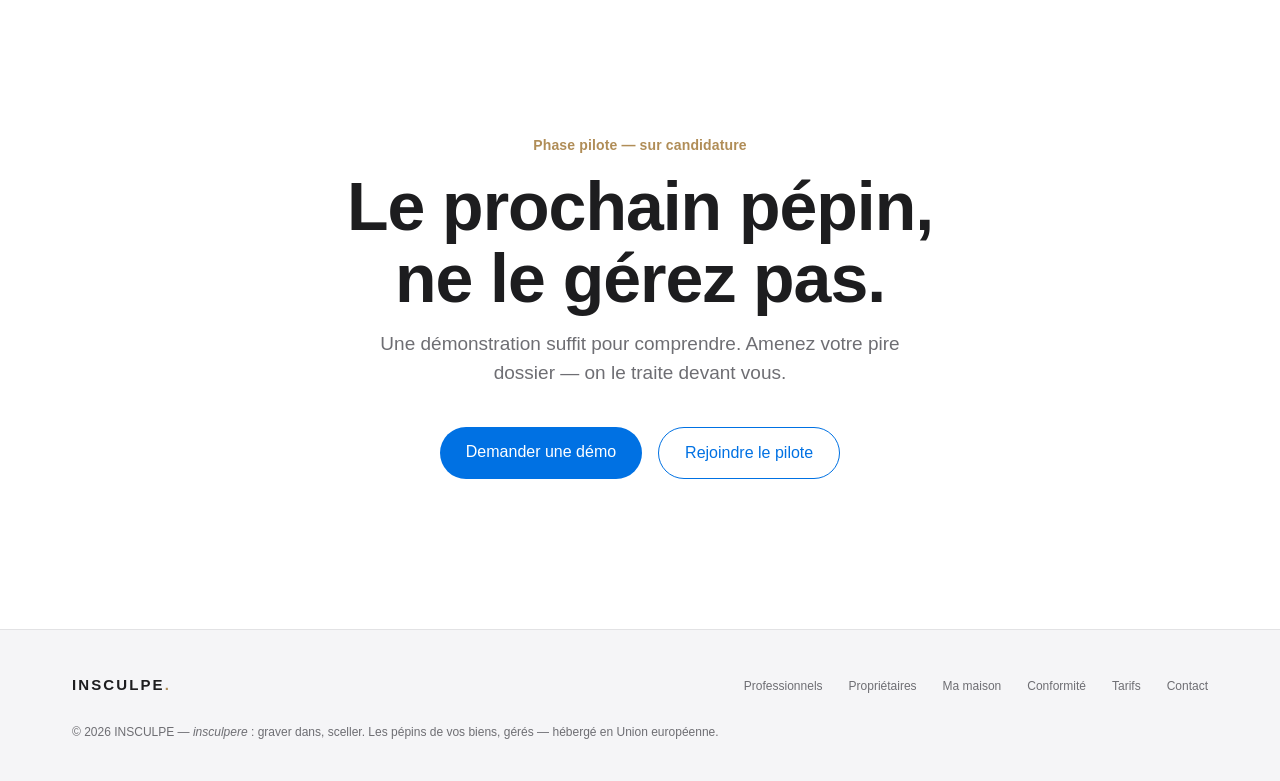
==== commit 3362af07: "Déploiement du site — 2026-07-17 18:59" ====
--- a/index.html
+++ b/index.html
@@ -1,204 +1,539 @@
 <!doctype html>
 <html lang="fr">
 <head>
-  <meta charset="utf-8">
-  <meta name="viewport" content="width=device-width, initial-scale=1">
-  <title>INSCULPE — Artisans qualifiés, vérifiés et tracés · Paris et petite couronne</title>
-  <meta name="description" content="Dépannage, petits travaux, remise en état, gestion technique des lots à Paris et en petite couronne. Un seul interlocuteur pour l'entretien de vos biens — particuliers et professionnels de l'immobilier.">
-  <link rel="canonical" href="https://insculpe.com/">
-  <meta property="og:type" content="website">
-  <meta property="og:locale" content="fr_FR">
-  <meta property="og:site_name" content="INSCULPE">
-  <meta property="og:url" content="https://insculpe.com/">
-  <meta property="og:title" content="INSCULPE — Artisans qualifiés, vérifiés et tracés · Paris et petite couronne">
-  <meta property="og:description" content="Dépannage, petits travaux, remise en état, gestion technique des lots à Paris et en petite couronne. Un seul interlocuteur pour l'entretien de vos biens.">
-  <meta property="og:image" content="https://insculpe.com/assets/og.png">
-  <meta property="og:image:width" content="1200">
-  <meta property="og:image:height" content="630">
-  <meta name="twitter:card" content="summary_large_image">
-  <link rel="preconnect" href="https://fonts.googleapis.com">
-  <link rel="preconnect" href="https://fonts.gstatic.com" crossorigin>
-  <link href="https://fonts.googleapis.com/css2?family=Hanken+Grotesk:wght@400;500;600;700;800&display=swap" rel="stylesheet">
-  <link rel="stylesheet" href="assets/insculpe.css">
+<meta charset="utf-8">
+<meta name="viewport" content="width=device-width, initial-scale=1">
+<meta name="description" content="INSCULPE — un pépin dans un logement ? Envoyez un message. Artisan dépêché, qui-paie-quoi tranché selon la loi, et tout est gravé au carnet du bien.">
+<title>INSCULPE — Un pépin ? C'est déjà géré.</title>
+<link rel="stylesheet" href="assets/insculpe.css">
 </head>
 <body>
 
-  <header class="topbar">
-    <div class="wrap topbar-inner">
-      <a class="wordmark" href="#">INSCULPE<span class="wordmark-dot">.</span></a>
-      <nav class="topnav">
-        <a href="#particuliers">Particuliers</a>
-        <a href="#pros">Professionnels</a>
-        <a href="#services">Services</a>
-        <a href="#poincon">Le poinçon</a>
-      </nav>
-      <a class="btn btn-small" href="mailto:contact@insculpe.com">Nous écrire</a>
-    </div>
-  </header>
-
-  <main>
-
-    <!-- ============ HERO ============ -->
-    <section class="hero">
-      <div class="wrap hero-inner">
-        <p class="eyebrow reveal">Paris &amp; petite couronne · Maintenance · Petits travaux · Remise en état</p>
-        <h1 class="reveal d1">Un réseau d'artisans qualifiés,<br>vérifiés et tracés.</h1>
-        <p class="hero-sub reveal d2">Un seul interlocuteur pour l'entretien de vos biens, à Paris et en petite couronne.
-        Vous écrivez, nous coordonnons, l'artisan intervient — et tout se clôture sur photo.</p>
-        <div class="hero-actions reveal d3">
-          <a class="btn btn-primary" href="mailto:contact@insculpe.com">Décrire mon besoin</a>
-          <a class="link-more" href="#offres">Découvrir les offres <span class="chev">›</span></a>
-        </div>
-
-        <!-- Chat mockup — le produit, en messages -->
-        <div class="chat reveal d4" role="img" aria-label="Exemple de conversation entre un client et l'assistant INSCULPE : photo du dégât, devis reçu dans le chat, créneau choisi">
-          <div class="chat-head">
-            <div class="chat-avatar">IN</div>
-            <div class="chat-id">
-              <span class="chat-name">INSCULPE</span>
-              <span class="chat-status">assistant · coordination des interventions</span>
-            </div>
-          </div>
-          <div class="chat-body">
-            <p class="chat-time">Aujourd'hui 09:41</p>
-            <div class="bubble in photo"><img src="assets/photo-mur.svg" alt="Photo envoyée par le client : trou dans un mur en plâtre" width="400" height="300"></div>
-            <div class="bubble in">Bonjour, un trou dans le mur du salon en déplaçant un meuble 😅</div>
-            <div class="bubble out">Bonjour ! Photo bien reçue : rebouchage plâtre + raccord peinture. Voici votre devis 👇</div>
-            <div class="devis-card">
-              <div class="devis-head">
-                <span class="devis-title">Devis nº 2189</span>
-                <span class="devis-badge">Prix garanti</span>
-              </div>
-              <div class="devis-row"><span>Rebouchage &amp; enduit</span><span>85 €</span></div>
-              <div class="devis-row"><span>Raccord peinture</span><span>60 €</span></div>
-              <div class="devis-total"><span>Total TTC</span><span>145 €</span></div>
-              <div class="devis-accept">Accepter le devis</div>
-            </div>
-            <div class="bubble out">Devis accepté ✓ Choisissez votre créneau :</div>
-            <div class="slots">
-              <span class="slot">Aujourd'hui 16h–18h</span>
-              <span class="slot selected">Demain 9h–11h ✓</span>
-              <span class="slot">Vendredi 14h–16h</span>
-            </div>
-            <div class="bubble out">C'est confirmé pour demain, 9h–11h. Karim, artisan du réseau, intervient. Vous recevrez la photo de clôture dès la fin.</div>
-            <div class="bubble out done"><span class="check">✓</span> Intervention clôturée — photo jointe</div>
-          </div>
-        </div>
-      </div>
-    </section>
-
-    <!-- ============ DEUX OFFRES ============ -->
-    <section class="offers" id="offres">
-      <div class="wrap">
-        <h2 class="section-title">Deux offres. Une même exigence.</h2>
-        <div class="offer-grid">
-
-          <article class="tile tile-light" id="particuliers">
-            <p class="tile-kicker">Particuliers</p>
-            <h3 class="tile-title">Votre logement,<br>entre de bonnes mains.</h3>
-            <p class="tile-desc">Dépannage, petits travaux, entretien courant. L'artisan qu'il faut, sans chercher, sans mauvaise surprise.</p>
-            <ul class="tile-list">
-              <li>Dépannage plomberie, électricité, serrurerie</li>
-              <li>Petits travaux et réparations du quotidien</li>
-              <li>Devis clair avant chaque intervention</li>
-              <li>Artisan vérifié, assuré, évalué</li>
-            </ul>
-            <a class="link-more" href="mailto:contact@insculpe.com?subject=Demande%20particulier">Demander une intervention <span class="chev">›</span></a>
-            <div class="tile-visual">
-              <div class="mini-chat">
-                <div class="bubble in photo"><img src="assets/photo-porte.svg" alt="Photo envoyée par le client : porte claquée, serrure bloquée" width="400" height="300"></div>
-                <div class="bubble in">Porte claquée, poignée cassée…</div>
-                <div class="bubble out">Un serrurier du réseau est mobilisé. Devis : envoyé ✓</div>
-              </div>
-            </div>
-          </article>
-
-          <article class="tile tile-dark" id="pros">
-            <p class="tile-kicker">Professionnels de l'immobilier</p>
-            <h3 class="tile-title">Vos lots, gérés<br>techniquement.</h3>
-            <p class="tile-desc">Agences, administrateurs de biens, bailleurs. Nous prenons en charge la vie technique de votre parc.</p>
-            <ul class="tile-list">
-              <li>Gestion technique des lots au quotidien</li>
-              <li>Remise en état entre deux locataires</li>
-              <li>Reporting photo et traçabilité complète</li>
-              <li>Un interlocuteur unique, Paris et petite couronne</li>
-            </ul>
-            <a class="link-more" href="mailto:contact@insculpe.com?subject=Demande%20professionnelle">Parler à un expert <span class="chev">›</span></a>
-            <div class="tile-visual">
-              <div class="board">
-                <div class="board-row"><span class="board-lot">Lot 4B · Remise en état</span><span class="badge badge-done">Terminé ✓</span></div>
-                <div class="board-row"><span class="board-lot">Lot 12A · Fuite salle d'eau</span><span class="badge badge-live">Artisan sur place</span></div>
-                <div class="board-row"><span class="board-lot">Lot 7C · Peinture séjour</span><span class="badge badge-wait">Devis envoyé</span></div>
-              </div>
-            </div>
-          </article>
-
-        </div>
-      </div>
-    </section>
-
-    <!-- ============ SERVICES ============ -->
-    <section class="services" id="services">
-      <div class="wrap">
-        <h2 class="section-title">Tout ce qui fait vivre un bien.</h2>
-        <div class="service-grid">
-          <div class="service"><h4>Dépannage</h4><p>Plomberie, électricité, serrurerie, vitrerie. Vite, et bien.</p></div>
-          <div class="service"><h4>Petits travaux</h4><p>Réparations, pose, retouches — le quotidien d'un logement.</p></div>
-          <div class="service"><h4>Entretien courant</h4><p>Le préventif qui évite le curatif, planifié à l'avance.</p></div>
-          <div class="service"><h4>Remise en état</h4><p>Entre deux occupants : peinture, sols, finitions, clé en main.</p></div>
-          <div class="service"><h4>Gestion technique des lots</h4><p>La vie technique de votre parc, déléguée en toute confiance.</p></div>
-          <div class="service"><h4>Maintenance</h4><p>Multi-sites, multi-métiers, un seul point de contact.</p></div>
-        </div>
-      </div>
-    </section>
-
-    <!-- ============ COMMENT ÇA MARCHE ============ -->
-    <section class="steps">
-      <div class="wrap">
-        <h2 class="section-title">Simple, du premier message<br>à la photo finale.</h2>
-        <div class="steps-grid">
-          <div class="step">
-            <span class="step-num">1</span>
-            <h4>Décrivez votre besoin</h4>
-            <p>Un message suffit. Nous qualifions la demande et le bon corps de métier.</p>
-          </div>
-          <div class="step">
-            <span class="step-num">2</span>
-            <h4>Le bon artisan intervient</h4>
-            <p>Sélectionné dans le réseau, vérifié, assuré. Au bon moment, au juste prix.</p>
-          </div>
-          <div class="step">
-            <span class="step-num">3</span>
-            <h4>Clôture sur photo</h4>
-            <p>L'intervention est documentée, tracée, validée. Vous savez toujours où vous en êtes.</p>
-          </div>
-        </div>
-      </div>
-    </section>
-
-    <!-- ============ LE POINÇON ============ -->
-    <section class="hallmark" id="poincon">
-      <div class="wrap hallmark-inner">
-        <div class="hallmark-mark" aria-hidden="true">IN</div>
-        <h2 class="section-title">Le poinçon INSCULPE.</h2>
-        <p class="hallmark-text">Insculper, c'est frapper son poinçon de maître — la marque par laquelle
-        un artisan engage son nom sur son ouvrage. Chaque membre du réseau est sélectionné,
-        vérifié — qualifications, assurances — puis évalué à chaque intervention.
-        C'est notre marque de fabrique, au sens propre.</p>
-      </div>
-    </section>
-
-  </main>
-
-  <footer class="footer">
-    <div class="wrap footer-inner">
-      <p class="footer-lead">Parlons de vos biens.</p>
-      <p class="footer-contact">
-        <a class="btn btn-primary" href="mailto:contact@insculpe.com">contact@insculpe.com</a>
-      </p>
-      <p class="footer-fine">INSCULPE — Réseau d'artisans qualifiés, vérifiés et tracés · Paris et petite couronne</p>
-    </div>
-  </footer>
-
+<!-- ═══ NAV ═══ -->
+<header>
+  <nav class="nav">
+    <a class="wordmark" href="index.html">INSCULPE<b>.</b></a>
+    <div class="nav-links">
+      <a href="pros.html">Professionnels</a>
+      <a href="proprietaires-bailleurs.html">Propriétaires</a>
+      <a href="proprietaire-occupant.html">Ma maison</a>
+      <a href="#tarifs">Tarifs</a>
+      <a href="#faq">Questions</a>
+      <a class="btn" href="#contact">Demander une démo</a>
+    </div>
+  </nav>
+</header>
+
+<!-- ═══ HERO ═══ -->
+<section class="hero" id="top">
+  <div class="wrap">
+    <span class="eyebrow reveal">Incidents &amp; petits travaux, pris en charge</span>
+    <h1 class="reveal">Un pépin ?<br>C'est déjà géré.</h1>
+    <p class="sect-sub reveal" style="margin-inline:auto">La fuite de 23 h. La chaudière un 24 décembre. L'artisan qui ne rappelle jamais. Envoyez un message — on s'occupe de tout, et chaque action est gravée au carnet du bien.</p>
+    <div class="hero-ctas reveal">
+      <a class="btn" href="#contact">Demander une démo</a>
+      <a class="tlink" href="#parcours">Voir comment ça marche</a>
+    </div>
+
+    <!-- Mockup produit : message → décision → carnet -->
+    <div class="window reveal">
+      <div class="window-bar">
+        <span class="dot"></span><span class="dot"></span><span class="dot"></span>
+        <span class="window-title">INSCULPE — Studio, Paris IXᵉ</span>
+      </div>
+      <div class="window-body">
+        <div class="pane">
+          <span class="pane-label">Le message — WhatsApp · 19 h 42</span>
+          <div class="bubble">Bonsoir, plus de chauffage depuis hier soir… je crois que la chaudière est en panne 😕<time>19:42</time></div>
+          <div class="bubble bubble--out">Bien reçu. On s'en occupe — un chauffagiste vous propose un créneau d'ici quelques minutes.<time>19:43 ✓✓</time></div>
+        </div>
+        <div class="pane">
+          <span class="pane-label">La décision — selon la loi · 19 h 43</span>
+          <div class="dcard">
+            <div class="drow"><span>Problème</span><b>Chaudière en panne</b></div>
+            <div class="drow"><span>Cause</span><b>Usure de l'équipement</b></div>
+            <div class="drow"><span>À la charge de</span><b><span class="pill pill--info">Propriétaire</span></b></div>
+            <div class="drow"><span>Action</span><b>Chauffagiste prévenu</b></div>
+            <div class="drow"><span>Fondement</span><b>Loi du 6 juillet 1989</b></div>
+          </div>
+          <p class="verify-line">✓ Au moindre doute, un humain prend la main.</p>
+        </div>
+        <div class="pane pane--noir">
+          <span class="pane-label">Le carnet — gravé · 19 h 43</span>
+          <div class="timeline">
+            <div class="tl-row"><time>19:42</time><span>Message reçu</span><i>✓</i></div>
+            <div class="tl-row"><time>19:43</time><span>Situation comprise</span><i>✓</i></div>
+            <div class="tl-row"><time>19:43</time><span>Décision rendue</span><i>✓</i></div>
+            <div class="tl-row"><time>19:43</time><span>Chauffagiste prévenu</span><i>✓</i></div>
+            <div class="tl-seal">■ Gravé au carnet du bien — rien ne s'efface, jamais.</div>
+          </div>
+        </div>
+      </div>
+    </div>
+  </div>
+</section>
+
+<!-- ═══ PERSONAS ═══ -->
+<section class="personas" id="pourqui">
+  <div class="wrap">
+    <div class="head">
+      <h2 class="sect-title reveal">Dites-nous qui vous êtes.</h2>
+      <p class="sect-sub reveal" style="margin-inline:auto">Le même intendant. Trois vies très différentes.</p>
+    </div>
+    <div class="persona-grid">
+      <a class="persona-card reveal" href="pros.html">
+        <span class="pc-ico pc-ico--noir">PRO</span>
+        <span class="eyebrow">Agences · Syndics · Gestionnaires</span>
+        <h3>Vos clients vous jugent<br>sur les pépins.</h3>
+        <p>Vos équipes passent leurs journées à courir après des plombiers. INSCULPE encaisse le flux — sous votre marque. Elles décident, au lieu de subir.</p>
+        <span class="pc-link">Découvrir l'offre pro</span>
+      </a>
+      <a class="persona-card reveal" href="proprietaires-bailleurs.html">
+        <span class="pc-ico pc-ico--bleu">3+</span>
+        <span class="eyebrow">Propriétaires de plusieurs biens</span>
+        <h3>Vos locataires appellent.<br>Plus jamais vous.</h3>
+        <p>Réponse en minutes, artisan coordonné, « qui paie » tranché par la loi plutôt qu'au téléphone. Vos soirées redeviennent des soirées.</p>
+        <span class="pc-link">Découvrir</span>
+      </a>
+      <a class="persona-card reveal" href="proprietaire-occupant.html">
+        <span class="pc-ico pc-ico--sceau">🏠</span>
+        <span class="eyebrow">Propriétaire de votre maison</span>
+        <h3>Un pépin chez vous ?<br>Un seul message.</h3>
+        <p>Fini la chasse à l'artisan. Un contact unique, un devis soumis à votre accord, et un carnet d'entretien qui prendra de la valeur avec la maison.</p>
+        <span class="pc-link">Découvrir</span>
+      </a>
+    </div>
+  </div>
+</section>
+
+<!-- ═══ CARROUSEL « DÉCOUVREZ » ═══ -->
+<section class="discover" id="decouvrir">
+  <div class="wrap">
+    <div class="discover-head">
+      <h2 class="sect-title reveal">Découvrez INSCULPE.</h2>
+      <div class="paddles reveal">
+        <button class="paddle" id="pPrev" aria-label="Précédent">‹</button>
+        <button class="paddle" id="pNext" aria-label="Suivant">›</button>
+      </div>
+    </div>
+  </div>
+  <div class="wrap rail-outer">
+    <div class="rail" id="rail">
+
+      <!-- 1 · Nuit -->
+      <article class="card card--noir reveal">
+        <div class="card-head">
+          <span class="eyebrow">Disponibilité</span>
+          <h3>3 h du matin.<br>Quelqu'un répond.</h3>
+        </div>
+        <div class="card-visual">
+          <div class="scene-nuit">
+            <div class="stars" data-stars="90"></div>
+            <div class="lune"></div>
+            <div class="colline"></div>
+            <div class="fenetre">
+              <div class="fh"><span>03 : 12 — SMS reçu</span><span>pris en charge</span></div>
+              <div class="fv">« Fuite sous l'évier, ça coule beaucoup »</div>
+              <div class="fs">✓ Plombier prévenu · locataire rassuré — 03 : 13</div>
+            </div>
+          </div>
+        </div>
+      </article>
+
+      <!-- 2 · Règles -->
+      <article class="card card--noir reveal">
+        <div class="card-head">
+          <span class="eyebrow">Fini les disputes</span>
+          <h3>Qui paie ?<br>La loi répond.</h3>
+        </div>
+        <div class="card-visual">
+          <div class="scene-regles">
+            <div class="regle-row">
+              <span class="rq">Fuite au robinet<small>entretien courant</small></span>
+              <span class="pill pill--gris">Locataire</span>
+            </div>
+            <div class="regle-row">
+              <span class="rq">Chaudière usée<small>équipement du logement</small></span>
+              <span class="pill pill--info">Propriétaire</span>
+            </div>
+            <div class="regle-row">
+              <span class="rq">Dégât des eaux<small>sinistre</small></span>
+              <span class="pill pill--gris">Assurance</span>
+            </div>
+            <div class="regle-row">
+              <span class="rq">Départ du locataire<small>préavis reçu</small></span>
+              <span class="pill pill--warn">Un humain</span>
+            </div>
+            <div class="regle-foot">Les mêmes règles pour tous, tirées de la loi.<br><b>Difficile de discuter avec le décret.</b></div>
+          </div>
+        </div>
+      </article>
+
+      <!-- 3 · Carnet -->
+      <article class="card reveal">
+        <div class="card-head">
+          <span class="eyebrow">Le carnet du bien</span>
+          <h3>Tout est noté.<br>Rien ne se perd.</h3>
+        </div>
+        <div class="card-visual">
+          <div class="scene-journal">
+            <div class="jrow"><span class="jt">Message du locataire</span><span class="jh">lun. 19:42</span><span class="js">✓</span></div>
+            <div class="jrow"><span class="jt">Prise en charge</span><span class="jh">lun. 19:43</span><span class="js">✓</span></div>
+            <div class="jrow"><span class="jt">Chauffagiste prévenu</span><span class="jh">lun. 19:43</span><span class="js">✓</span></div>
+            <div class="jrow"><span class="jt">Intervention planifiée</span><span class="jh">mar. 08:10</span><span class="js">✓</span></div>
+            <div class="jrow"><span class="jt">Réparé, photo à l'appui</span><span class="jh">jeu. 10:36</span><span class="js">✓</span></div>
+            <div class="jrow"><span class="jt">Propriétaire informé</span><span class="jh">jeu. 10:37</span><span class="js">✓</span></div>
+            <div class="jfoot">Chaque ligne est datée et gravée.<br><b>Rien ne peut être modifié ni effacé — jamais.</b></div>
+          </div>
+        </div>
+      </article>
+
+      <!-- 4 · Humain -->
+      <article class="card reveal">
+        <div class="card-head">
+          <span class="eyebrow">Supervision humaine</span>
+          <h3>Un doute ?<br>Un humain tranche.</h3>
+        </div>
+        <div class="card-visual">
+          <div class="scene-cockpit">
+            <div class="esc">
+              <div class="eh"><b>Départ d'un locataire</b><span class="pill pill--rouge">Prioritaire</span></div>
+              <div class="em">T2 Lyon 3ᵉ — préavis reçu ce matin</div>
+              <div class="esc-actions"><span>Voir le dossier</span><span class="go">Décider</span></div>
+            </div>
+            <div class="esc">
+              <div class="eh"><b>Situation inhabituelle</b><span class="pill pill--warn">À examiner</span></div>
+              <div class="em">« Odeur bizarre dans la cave »</div>
+              <div class="esc-actions"><span>Voir le dossier</span><span class="go">Décider</span></div>
+            </div>
+            <div class="esc">
+              <div class="eh"><b>Devis de 780 €</b><span class="pill pill--warn">Gros montant</span></div>
+              <div class="em">Colonne d'eau — accord du propriétaire requis</div>
+              <div class="esc-actions"><span>Voir le dossier</span><span class="go">Décider</span></div>
+            </div>
+          </div>
+        </div>
+      </article>
+
+      <!-- 5 · Canaux -->
+      <article class="card reveal">
+        <div class="card-head">
+          <span class="eyebrow">Zéro friction</span>
+          <h3>Rien à installer.<br>Un simple message.</h3>
+        </div>
+        <div class="card-visual">
+          <div class="scene-canaux">
+            <div class="icon-grid">
+              <div class="app-ico ico-wa">WhatsApp</div>
+              <div class="app-ico ico-mail">Mail</div>
+              <div class="app-ico ico-sms">SMS</div>
+              <div class="app-ico ico-pdf">PDF</div>
+              <div class="app-ico ico-ins">INS</div>
+              <div class="app-ico ico-cal"><small>1</small></div>
+            </div>
+          </div>
+        </div>
+      </article>
+
+      <!-- 6 · Fin de travaux -->
+      <article class="card reveal">
+        <div class="card-head">
+          <span class="eyebrow">Fin de travaux</span>
+          <h3>« C'est réparé »<br>ne suffit pas.</h3>
+        </div>
+        <div class="card-visual">
+          <div class="scene-quittance">
+            <div class="chrono">Relance auto <b>à J+1</b></div>
+            <div class="doc">
+              <div class="d-mark">INSCULPE</div>
+              <div class="d-title">Rapport d'intervention</div>
+              <div class="d-sub">Chaudière — remplacement de la vanne · Studio, Paris IXᵉ</div>
+              <div class="d-line"><span>Intervenu</span><b>jeudi, 10 h 05</b></div>
+              <div class="d-line"><span>Durée</span><b>1 h 20</b></div>
+              <div class="d-line"><span>Montant</span><b>212,00 €</b></div>
+              <div class="d-stamp">PHOTO À L'APPUI</div>
+            </div>
+          </div>
+        </div>
+      </article>
+
+    </div>
+  </div>
+</section>
+
+<!-- ═══ PARCOURS ═══ -->
+<section class="parcours-bande" id="parcours">
+  <div class="wrap">
+    <div class="head">
+      <h2 class="sect-title reveal">Vous envoyez un message.<br>Voici ce qui se passe.</h2>
+    </div>
+    <div class="flow">
+      <div class="flow-step reveal">
+        <div class="flow-ico">« … »</div>
+        <h3>Reçu</h3>
+        <p>WhatsApp, SMS ou email. Pas de formulaire, pas de compte, pas d'attente.</p>
+      </div>
+      <div class="flow-step reveal">
+        <div class="flow-ico">✓</div>
+        <h3>Compris</h3>
+        <p>Panne, fuite, volet bloqué&nbsp;: la situation est identifiée en quelques secondes.</p>
+      </div>
+      <div class="flow-step reveal">
+        <div class="flow-ico f-noir">§</div>
+        <h3>Décidé</h3>
+        <p>Qui paie, qui répare, qui prévient — tranché par des règles écrites, tirées de la loi.</p>
+      </div>
+      <div class="flow-step reveal">
+        <div class="flow-ico">GO</div>
+        <h3>Réglé</h3>
+        <p>Le bon artisan prévenu, un créneau proposé, chacun tenu informé. Relance auto s'il traîne.</p>
+      </div>
+      <div class="flow-step reveal">
+        <div class="flow-ico f-sceau">INS</div>
+        <h3>Gravé</h3>
+        <p>Chaque étape rejoint le carnet du bien — datée, prouvée, impossible à falsifier.</p>
+      </div>
+    </div>
+    <p class="flow-note reveal">Situation inhabituelle, gros montant ou simple doute → <b>un humain décide, toujours.</b></p>
+  </div>
+</section>
+
+<!-- ═══ LE CARNET — BANDE SOMBRE ═══ -->
+<section class="forever" id="journal">
+  <div class="wrap">
+    <span class="eyebrow reveal">Insculpere — graver dans</span>
+    <h2 class="sect-title reveal" style="margin-top:12px">Gravé. Pour toujours.</h2>
+    <p class="sect-sub reveal" style="margin-inline:auto">Dans dix ans, vous saurez encore qui a réparé quoi, quand, et pour combien. Le carnet suit le bien — pas votre mémoire, pas vos cartons d'archives.</p>
+  </div>
+  <div class="hash-ticker" aria-hidden="true"><div class="hash-track" id="hashTrack"></div></div>
+</section>
+
+<!-- ═══ MÉTRIQUES ═══ -->
+<section class="metrics">
+  <div class="wrap">
+    <div class="metrics-grid">
+      <div class="metric reveal"><span class="num">&lt; 5 <em>min</em></span><p>Première réponse,<br>nuits et week-ends compris</p></div>
+      <div class="metric reveal"><span class="num">&lt; 1 <em>h</em></span><p>Le bon artisan prévenu,<br>créneau proposé</p></div>
+      <div class="metric reveal"><span class="num">&lt; 3 <em>h</em></span><p>De votre temps<br>par bien et par an</p></div>
+      <div class="metric reveal"><span class="num">100 <em>%</em></span><p>Des actions au carnet,<br>avec leur justification</p></div>
+    </div>
+    <p class="metrics-note reveal">Objectifs du programme pilote — mesurés en continu par le système, jamais estimés.</p>
+  </div>
+</section>
+
+<!-- ═══ TROIS ESPACES ═══ -->
+<section class="duo" id="espaces">
+  <div class="wrap">
+    <div class="head">
+      <h2 class="sect-title reveal">Chacun voit ce qui le concerne.</h2>
+      <p class="sect-sub reveal" style="margin-inline:auto">Le même carnet, trois regards — propriétaire, professionnel, occupant.</p>
+    </div>
+    <div class="duo-grid">
+
+      <div class="duo-card reveal">
+        <span class="eyebrow">Portail propriétaire</span>
+        <h3>Un suivi.<br>Clair et net.</h3>
+        <p>Interventions, dépenses, décisions — une page par bien, en lecture seule. Et le point mensuel par email.</p>
+        <div class="duo-visual">
+          <div class="releve">
+            <div class="r-h"><span class="r-t">SUIVI</span><span class="r-p">Juin 2026 — Studio, Paris IXᵉ</span></div>
+            <div class="r-line"><span>Chaudière — vanne remplacée, photo ✓</span><b>212,00 €</b></div>
+            <div class="r-line"><span>Fuite robinet — charge locative</span><b>—</b></div>
+            <div class="r-line"><span>Volet séjour — devis, votre accord requis</span><b>180,00 €</b></div>
+            <div class="r-line total"><span>Dépenses du mois</span><b>212,00 €</b></div>
+          </div>
+        </div>
+      </div>
+
+      <div class="duo-card reveal">
+        <span class="eyebrow">Portail pro</span>
+        <h3>Le cockpit.<br>Rien que l'essentiel.</h3>
+        <p>Les dossiers qui méritent un regard humain, avec tout l'historique du bien sous les yeux. Décision en un clic — gravée, comme le reste.</p>
+        <div class="duo-visual">
+          <div class="mini-cockpit">
+            <div class="esc">
+              <div class="eh"><b>Départ d'un locataire</b><span class="pill pill--rouge">Prioritaire</span></div>
+              <div class="em">T2 Lyon 3ᵉ — préavis reçu ce matin</div>
+              <div class="esc-actions"><span>Voir le dossier</span><span class="go">Décider</span></div>
+            </div>
+            <div class="esc">
+              <div class="eh"><b>Devis de 780 €</b><span class="pill pill--warn">Gros montant</span></div>
+              <div class="em">Colonne d'eau — accord du propriétaire</div>
+              <div class="esc-actions"><span>Voir le dossier</span><span class="go">Décider</span></div>
+            </div>
+          </div>
+        </div>
+      </div>
+
+      <div class="duo-card reveal">
+        <span class="eyebrow">App occupant</span>
+        <h3>Signaler, suivre.<br>Dans la poche.</h3>
+        <p>Déclarer un pépin, suivre l'intervention, retrouver l'historique — ou simplement continuer sur WhatsApp. Au choix.</p>
+        <div class="duo-visual">
+          <div class="phone">
+            <div class="phone-screen">
+              <div class="phone-notch"></div>
+              <div class="app-title">INSCULPE</div>
+              <div class="app-row"><span>Chaudière<small>réparée jeudi · photo à l'appui</small></span><span class="dl">✓</span></div>
+              <div class="app-row"><span>Volet séjour<small>artisan prévenu · créneau proposé</small></span><span class="dl">…</span></div>
+              <span class="app-cta">＋ Déclarer un pépin</span>
+              <div class="app-status">Réponse en général <b>en moins de 5 minutes</b></div>
+            </div>
+          </div>
+        </div>
+      </div>
+
+    </div>
+  </div>
+</section>
+
+<!-- ═══ CONFORMITÉ ═══ -->
+<section class="conf" id="conformite">
+  <div class="wrap">
+    <div class="head">
+      <h2 class="sect-title reveal">Vos données restent vos données.</h2>
+      <p class="sect-sub reveal" style="margin-inline:auto">La confiance n'est pas une promesse. C'est l'architecture.</p>
+    </div>
+    <div class="conf-grid">
+      <div class="conf-card reveal">
+        <div class="ci">UE</div>
+        <h3>Hébergement européen</h3>
+        <p>Données et traitements en Union européenne, de bout en bout.</p>
+      </div>
+      <div class="conf-card reveal">
+        <div class="ci">−</div>
+        <h3>Le strict nécessaire</h3>
+        <p>Le système ne lit que le message et la fiche du logement. Jamais la vie privée des personnes.</p>
+      </div>
+      <div class="conf-card reveal">
+        <div class="ci">∅</div>
+        <h3>Zéro entraînement</h3>
+        <p>Vos échanges ne servent à entraîner personne. Ils restent vos échanges.</p>
+      </div>
+      <div class="conf-card reveal">
+        <div class="ci">⇩</div>
+        <h3>Tout vous appartient</h3>
+        <p>Le carnet complet de votre bien vous est remis sur simple demande.</p>
+      </div>
+    </div>
+  </div>
+</section>
+
+<!-- ═══ TARIFS ═══ -->
+<section class="pricing" id="tarifs">
+  <div class="wrap">
+    <div class="head">
+      <h2 class="sect-title reveal">Des tarifs simples.</h2>
+      <p class="sect-sub reveal" style="margin-inline:auto">Indicatifs pendant la phase pilote — sans engagement de durée.</p>
+    </div>
+    <div class="plans">
+      <div class="plan reveal">
+        <span class="eyebrow">Ma maison</span>
+        <div class="price">Sur candidature</div>
+        <p class="p-desc">Pour votre résidence — un intendant, vos artisans, et le carnet d'entretien qui suit la maison.</p>
+        <ul>
+          <li>Un seul contact pour tous les pépins</li>
+          <li>Vos artisans d'abord, notre réseau sinon</li>
+          <li>Devis toujours soumis à votre accord</li>
+          <li>Carnet d'entretien infalsifiable</li>
+        </ul>
+        <a class="btn btn--ghost" href="proprietaire-occupant.html">Découvrir</a>
+      </div>
+      <div class="plan plan--star reveal">
+        <span class="eyebrow">Propriétaires</span>
+        <div class="price">14 € <small>/ bien / mois — indicatif</small></div>
+        <p class="p-desc">Pour ceux qui gèrent leurs biens en direct, de 3 à 500 lots. Tous les pépins, pris en charge.</p>
+        <ul>
+          <li>Locataires répondus en minutes, 24 h/24</li>
+          <li>Qui-paie-quoi tranché selon la loi</li>
+          <li>Artisans coordonnés, relances auto</li>
+          <li>Suivi mensuel par bien</li>
+        </ul>
+        <a class="btn" href="#contact">Demander une démo</a>
+      </div>
+      <div class="plan reveal">
+        <span class="eyebrow">Professionnels</span>
+        <div class="price">Sur devis</div>
+        <p class="p-desc">Agences immobilières, syndics de copropriété, administrateurs de biens — sous votre marque.</p>
+        <ul>
+          <li>Marque blanche — vos clients voient votre nom</li>
+          <li>Règles et seuils adaptés à votre parc</li>
+          <li>Engagements de service</li>
+          <li>Interlocuteur dédié</li>
+        </ul>
+        <a class="btn btn--ghost" href="pros.html">Découvrir l'offre pro</a>
+      </div>
+    </div>
+    <p class="pricing-note reveal">La tarification définitive sera arrêtée avec les clients du programme pilote.</p>
+  </div>
+</section>
+
+<!-- ═══ FAQ ═══ -->
+<section class="faq" id="faq">
+  <div class="wrap">
+    <div class="head">
+      <h2 class="sect-title reveal">Les questions qu'on nous pose.</h2>
+    </div>
+    <div class="faq-list reveal">
+      <details>
+        <summary>C'est un robot qui décide de qui paie ?</summary>
+        <p>Non. La technologie sert à lire et comprendre les messages — c'est tout. La décision sort de règles écrites noir sur blanc, tirées de la loi&nbsp;: qui paie, qui répare, qui prévient. Les mêmes règles pour tout le monde, et chaque décision cite le texte sur lequel elle s'appuie.</p>
+      </details>
+      <details>
+        <summary>Et si la situation est inhabituelle ?</summary>
+        <p>Un humain prend la main. Situation jamais vue, gros montant, départ d'un locataire — ou simple doute&nbsp;: le dossier remonte à une personne, avec tout l'historique du bien sous les yeux. Sa décision est gravée au carnet comme le reste.</p>
+      </details>
+      <details>
+        <summary>Et les artisans, ils viennent d'où ?</summary>
+        <p>De chez vous, d'abord&nbsp;: vos artisans de confiance sont contactés en premier. À défaut, le réseau du programme pilote prend le relais. Rien n'est engagé au-dessus de vos seuils sans votre accord, l'artisan est relancé automatiquement s'il tarde — et la clôture exige une photo.</p>
+      </details>
+      <details>
+        <summary>Les occupants doivent-ils installer une application ?</summary>
+        <p>Rien n'est imposé. Ils peuvent tout faire par WhatsApp, SMS ou email — le numéro suffit. L'app est là en plus, pour ceux qui la préfèrent&nbsp;: déclarer un pépin, suivre l'intervention, retrouver l'historique. Les deux chemins alimentent le même carnet.</p>
+      </details>
+      <details>
+        <summary>Comment être sûr que rien n'est trafiqué ?</summary>
+        <p>Le carnet de votre bien fonctionne comme un registre notarial&nbsp;: on ne peut qu'y ajouter des lignes, jamais en modifier ni en effacer. Chaque ligne est verrouillée avec toutes celles qui la précèdent — toucher à une seule rendrait la falsification immédiatement visible. Vous n'avez pas à nous croire sur parole&nbsp;: ça se vérifie.</p>
+      </details>
+      <details>
+        <summary>Où vont mes données ?</summary>
+        <p>En Europe, de bout en bout. Le système ne lit que le strict nécessaire — le message et la fiche du logement, jamais la vie privée des personnes. Rien ne sert à entraîner quoi que ce soit. Et le carnet complet de votre bien vous est remis sur simple demande.</p>
+      </details>
+    </div>
+  </div>
+</section>
+
+<!-- ═══ CTA FINAL ═══ -->
+<section class="final" id="contact">
+  <div class="wrap">
+    <span class="eyebrow reveal">Phase pilote — sur candidature</span>
+    <h2 class="reveal">Le prochain pépin,<br>ne le gérez pas.</h2>
+    <p class="reveal">Une démonstration suffit pour comprendre. Amenez votre pire dossier — on le traite devant vous.</p>
+    <div class="final-ctas reveal">
+      <a class="btn" href="mailto:contact@insculpe.fr?subject=Demande%20de%20d%C3%A9mo%20INSCULPE">Demander une démo</a>
+      <a class="btn btn--ghost" href="mailto:contact@insculpe.fr?subject=Candidature%20programme%20pilote">Rejoindre le pilote</a>
+    </div>
+  </div>
+</section>
+
+<!-- ═══ FOOTER ═══ -->
+<footer>
+  <div class="wrap">
+    <div class="foot-grid">
+      <a class="wordmark" href="index.html" style="font-size:15px">INSCULPE<b>.</b></a>
+      <div class="foot-links">
+        <a href="pros.html">Professionnels</a>
+        <a href="proprietaires-bailleurs.html">Propriétaires</a>
+        <a href="proprietaire-occupant.html">Ma maison</a>
+        <a href="#conformite">Conformité</a>
+        <a href="#tarifs">Tarifs</a>
+        <a href="mailto:contact@insculpe.fr">Contact</a>
+      </div>
+    </div>
+    <p class="foot-legal">© <span id="year">2026</span> INSCULPE — <em>insculpere</em> : graver dans, sceller. Les pépins de vos biens, gérés — hébergé en Union européenne.</p>
+  </div>
+</footer>
+
+<script src="assets/insculpe.js"></script>
 </body>
 </html>
--- a/assets/insculpe.css
+++ b/assets/insculpe.css
@@ -1,441 +1,702 @@
-/* ============ INSCULPE — charte v2, inspiration Apple ============ */
-
+/* ══════════════════════════════════════════════════════════════
+   INSCULPE — site commercial, direction « Apple »
+   Blanc dominant, cartes 28px, typographie système SF,
+   visuels produit intégrés (mockups UI), carrousel à palettes.
+   ══════════════════════════════════════════════════════════════ */
 :root {
-  --white: #ffffff;
-  --gray-bg: #f5f5f7;
-  --ink: #1d1d1f;
-  --ink-2: #6e6e73;
-  --ink-3: #86868b;
-  --copper: #a85a32;
-  --copper-light: #d98d5f;
-  --copper-deep: #8f4a27;
-  --dark: #161617;
-  --line: rgba(29, 29, 31, 0.08);
-  --radius: 28px;
-  --shadow: 0 2px 12px rgba(0,0,0,.04), 0 16px 48px rgba(0,0,0,.06);
-  --shadow-hover: 0 4px 16px rgba(0,0,0,.05), 0 28px 72px rgba(0,0,0,.10);
-  --font: "Hanken Grotesk", -apple-system, "SF Pro Display", "Helvetica Neue", sans-serif;
+  --blanc: #ffffff;
+  --gris: #f5f5f7;          /* fond de section Apple */
+  --encre: #1d1d1f;         /* texte principal */
+  --encre-2: #6e6e73;       /* texte secondaire */
+  --nuit: #0b0b0e;          /* cartes sombres */
+  --bleu: #0071e3;          /* action */
+  --bleu-h: #0077ed;
+  --sceau: #b08d57;         /* bronze INSCULPE, accent rare */
+  --vert: #30d158;
+  --r-card: 28px;
+  --r-ui: 16px;
+  --ombre: 0 6px 30px rgba(0,0,0,.07);
+  --sans: -apple-system, BlinkMacSystemFont, "SF Pro Display", "SF Pro Text", "Segoe UI", Helvetica, Arial, sans-serif;
+  --mono: "SF Mono", ui-monospace, Menlo, Consolas, monospace;
 }
 
 * { margin: 0; padding: 0; box-sizing: border-box; }
-
 html { scroll-behavior: smooth; }
-
 body {
-  font-family: var(--font);
-  background: var(--white);
-  color: var(--ink);
+  background: var(--blanc);
+  color: var(--encre);
+  font-family: var(--sans);
+  font-size: 17px;
   line-height: 1.5;
   -webkit-font-smoothing: antialiased;
-  text-rendering: optimizeLegibility;
-}
-
-.wrap { max-width: 1080px; margin: 0 auto; padding: 0 24px; }
-
-h1, h2, h3 { font-weight: 700; letter-spacing: -0.018em; }
-
-section { scroll-margin-top: 72px; }
-
-/* ============ Buttons & links ============ */
-
+  overflow-x: hidden;
+}
+::selection { background: rgba(0,113,227,.18); }
+a { color: inherit; }
+.wrap { max-width: 1200px; margin: 0 auto; padding: 0 32px; }
+
+/* ── Typo ────────────────────────────────────────────────────── */
+h1, h2, h3 { letter-spacing: -.015em; text-wrap: balance; }
+.eyebrow { font-size: 14px; font-weight: 600; color: var(--encre-2); letter-spacing: .01em; }
+.sect-title { font-size: clamp(34px, 4.6vw, 56px); font-weight: 700; line-height: 1.08; }
+.sect-sub { font-size: clamp(19px, 2vw, 24px); color: var(--encre-2); font-weight: 500; margin-top: 14px; max-width: 640px; }
+.tlink { color: var(--bleu); text-decoration: none; font-size: 17px; font-weight: 500; }
+.tlink:hover { text-decoration: underline; }
+.tlink::after { content: " ›"; }
+
+/* ── Boutons ─────────────────────────────────────────────────── */
 .btn {
   display: inline-block;
-  font-weight: 600;
-  font-size: 17px;
-  padding: 13px 28px;
+  background: var(--bleu);
+  color: #fff;
+  font-size: 16px; font-weight: 500;
+  text-decoration: none;
+  padding: 13px 26px;
   border-radius: 999px;
-  text-decoration: none;
-  transition: transform .25s cubic-bezier(.2,.7,.3,1), box-shadow .25s, background .25s;
-}
-.btn:hover { transform: translateY(-1px); }
-.btn:active { transform: translateY(0); }
-
-.btn-primary { background: var(--copper); color: #fff; }
-.btn-primary:hover { background: var(--copper-deep); box-shadow: 0 10px 28px rgba(168,90,50,.30); }
-
-.btn-small { padding: 7px 17px; font-size: 14px; background: var(--ink); color: #fff; }
-.btn-small:hover { background: #000; }
-
-.link-more {
-  display: inline-block;
-  color: var(--copper);
-  font-size: 17px; font-weight: 500;
-  text-decoration: none;
-}
-.link-more:hover { text-decoration: underline; }
-.chev { font-size: 19px; }
-
-/* ============ Topbar ============ */
-
-.topbar {
-  position: sticky; top: 0; z-index: 50;
+  border: 0; cursor: pointer;
+  transition: background .2s;
+}
+.btn:hover { background: var(--bleu-h); }
+.btn--ghost { background: transparent; color: var(--bleu); border: 1px solid var(--bleu); }
+.btn--ghost:hover { background: var(--bleu); color: #fff; }
+.btn--blanc { background: #fff; color: var(--encre); }
+.btn--blanc:hover { background: #e8e8ed; }
+
+/* ── Nav ─────────────────────────────────────────────────────── */
+header {
+  position: sticky; top: 0; z-index: 100;
   background: rgba(255,255,255,.72);
+  -webkit-backdrop-filter: saturate(1.8) blur(20px);
   backdrop-filter: saturate(1.8) blur(20px);
-  -webkit-backdrop-filter: saturate(1.8) blur(20px);
-  border-bottom: 1px solid var(--line);
-}
-.topbar-inner {
+  border-bottom: 1px solid rgba(0,0,0,.06);
+}
+.nav {
+  max-width: 1200px; margin: 0 auto;
   display: flex; align-items: center; justify-content: space-between;
-  height: 52px;
+  padding: 0 32px; height: 52px;
 }
 .wordmark {
-  font-weight: 800; font-size: 18px; letter-spacing: 0.05em;
-  color: var(--ink); text-decoration: none;
-}
-.wordmark-dot { color: var(--copper); }
-.topnav { display: flex; gap: 30px; }
-.topnav a {
-  color: var(--ink-2); text-decoration: none; font-size: 13.5px; font-weight: 500;
-  transition: color .2s;
-}
-.topnav a:hover { color: var(--ink); }
-
-/* ============ Hero ============ */
-
-.hero {
-  background: linear-gradient(180deg, #fff 0%, var(--gray-bg) 100%);
-  padding: 96px 0 100px;
-}
-.hero-inner { text-align: center; }
-
-.eyebrow {
-  font-size: 13px; font-weight: 700; letter-spacing: 0.12em; text-transform: uppercase;
-  color: var(--copper);
-  margin-bottom: 22px;
-}
+  font-weight: 700; font-size: 19px; letter-spacing: .14em;
+  text-decoration: none; color: var(--encre);
+}
+.wordmark b { color: var(--sceau); font-weight: 700; }
+.nav-links { display: flex; align-items: center; gap: 30px; }
+.nav-links a:not(.btn) {
+  font-size: 13px; color: var(--encre); opacity: .85; text-decoration: none;
+}
+.nav-links a:not(.btn):hover { opacity: 1; color: var(--bleu); }
+.nav .btn { padding: 7px 16px; font-size: 13px; }
+
+/* ── Hero ────────────────────────────────────────────────────── */
+.hero { padding: 108px 0 0; text-align: center; }
+.hero .eyebrow { color: var(--sceau); font-size: 15px; }
 .hero h1 {
-  font-size: clamp(40px, 6.4vw, 76px);
-  font-weight: 800;
-  line-height: 1.05;
-}
-.hero-sub {
-  max-width: 640px; margin: 24px auto 0;
-  font-size: clamp(17px, 2vw, 21px);
-  color: var(--ink-2);
-  font-weight: 500;
-}
-.hero-actions {
-  margin-top: 34px;
-  display: flex; gap: 26px; justify-content: center; align-items: center; flex-wrap: wrap;
-}
-
-/* staggered reveal */
-.reveal { opacity: 0; transform: translateY(16px); animation: rise .8s cubic-bezier(.2,.7,.3,1) forwards; }
-.d1 { animation-delay: .1s; }
-.d2 { animation-delay: .2s; }
-.d3 { animation-delay: .3s; }
-.d4 { animation-delay: .45s; }
-@keyframes rise { to { opacity: 1; transform: none; } }
-@media (prefers-reduced-motion: reduce) {
-  .reveal { animation: none; opacity: 1; transform: none; }
-}
-
-/* ============ Chat mockup ============ */
-
-.chat {
-  max-width: 480px;
-  margin: 64px auto 0;
-  background: var(--white);
-  border-radius: 24px;
-  box-shadow: var(--shadow-hover);
+  font-size: clamp(48px, 8vw, 96px);
+  font-weight: 700;
+  line-height: 1.02;
+  margin: 14px 0 18px;
+}
+.hero .sect-sub { margin: 0 auto; max-width: 680px; }
+.hero-ctas { margin: 36px 0 24px; display: flex; gap: 18px; justify-content: center; flex-wrap: wrap; align-items: center; }
+
+/* Mockup fenêtre produit */
+.window {
+  max-width: 1080px;
+  margin: 56px auto 0;
+  background: #fbfbfd;
+  border: 1px solid rgba(0,0,0,.08);
+  border-radius: 20px;
+  box-shadow: 0 30px 80px rgba(0,0,0,.12);
   overflow: hidden;
   text-align: left;
 }
-.chat-head {
-  display: flex; align-items: center; gap: 12px;
-  padding: 16px 20px;
-  border-bottom: 1px solid var(--line);
-  background: rgba(245,245,247,.6);
-}
-.chat-avatar {
-  width: 38px; height: 38px; border-radius: 50%;
-  display: flex; align-items: center; justify-content: center;
-  background: linear-gradient(135deg, var(--copper) 0%, var(--copper-deep) 100%);
-  color: #fff; font-weight: 800; font-size: 14px; letter-spacing: .03em;
-}
-.chat-name { display: block; font-weight: 700; font-size: 15px; }
-.chat-status { display: block; font-size: 12.5px; color: var(--ink-3); }
-
-.chat-body { padding: 18px 20px 24px; display: flex; flex-direction: column; gap: 8px; }
-.chat-time {
-  text-align: center; font-size: 12px; color: var(--ink-3);
-  margin-bottom: 8px; font-weight: 500;
-}
+.window-bar {
+  display: flex; align-items: center; gap: 8px;
+  padding: 13px 18px;
+  background: #f0f0f2;
+  border-bottom: 1px solid rgba(0,0,0,.07);
+}
+.dot { width: 12px; height: 12px; border-radius: 50%; }
+.dot:nth-child(1) { background: #ff5f57; }
+.dot:nth-child(2) { background: #febc2e; }
+.dot:nth-child(3) { background: #28c840; }
+.window-title { flex: 1; text-align: center; font-size: 12.5px; color: var(--encre-2); margin-right: 44px; }
+.window-body {
+  display: grid; grid-template-columns: 1fr 1fr 1fr;
+  gap: 0; min-height: 380px;
+}
+.pane { padding: 26px 26px 30px; border-right: 1px solid rgba(0,0,0,.06); display: flex; flex-direction: column; }
+.pane:last-child { border-right: 0; }
+.pane-label { font-size: 11px; font-weight: 700; letter-spacing: .08em; text-transform: uppercase; color: var(--encre-2); margin-bottom: 18px; }
+
+/* bulle whatsapp */
 .bubble {
-  max-width: 78%;
-  padding: 10px 15px;
-  border-radius: 20px;
-  font-size: 15px;
-  line-height: 1.4;
-}
-.bubble.in {
-  align-self: flex-start;
-  background: #e9e9eb;
-  color: var(--ink);
-  border-bottom-left-radius: 6px;
-}
-.bubble.out {
-  align-self: flex-end;
-  background: linear-gradient(135deg, var(--copper) 0%, var(--copper-deep) 100%);
-  color: #fff;
-  border-bottom-right-radius: 6px;
-}
-.bubble.done {
-  background: #e8f6ec;
-  color: #1e7c3a;
-  font-weight: 600;
-}
-.check { font-weight: 800; }
-
-.bubble.photo {
-  padding: 4px;
-  max-width: 62%;
-  line-height: 0;
-}
-.bubble.photo img {
-  display: block;
-  width: 100%;
-  height: auto;
-  border-radius: 17px;
-}
-
-/* devis reçu dans le chat */
-.devis-card {
-  align-self: flex-end;
-  width: 86%;
-  background: var(--white);
-  border: 1px solid var(--line);
-  border-radius: 18px;
-  border-bottom-right-radius: 6px;
-  padding: 14px 16px 13px;
-  box-shadow: 0 6px 20px rgba(0,0,0,.07);
-  font-size: 14px;
-}
-.devis-head {
-  display: flex; justify-content: space-between; align-items: center;
-  margin-bottom: 9px;
-}
-.devis-title { font-weight: 700; font-size: 14.5px; }
-.devis-badge {
-  font-size: 11px; font-weight: 700; letter-spacing: .02em;
-  color: var(--copper-deep);
-  background: rgba(168,90,50,.10);
-  padding: 3px 9px; border-radius: 999px;
-}
-.devis-row {
-  display: flex; justify-content: space-between;
-  color: var(--ink-2);
-  padding: 2.5px 0;
-}
-.devis-total {
-  display: flex; justify-content: space-between;
-  font-weight: 800;
-  border-top: 1px solid var(--line);
-  margin-top: 8px; padding-top: 8px;
-}
-.devis-accept {
-  margin-top: 11px;
-  text-align: center;
-  background: linear-gradient(135deg, var(--copper) 0%, var(--copper-deep) 100%);
-  color: #fff;
-  font-weight: 600;
-  padding: 9px;
-  border-radius: 12px;
-  font-size: 14px;
-}
-
-/* choix du créneau */
-.slots {
-  align-self: flex-start;
-  display: flex; flex-wrap: wrap; gap: 8px;
+  background: #e9f8e7;
+  border-radius: 18px 18px 18px 5px;
+  padding: 13px 16px;
+  font-size: 14.5px; line-height: 1.45;
   max-width: 92%;
-  margin: 2px 0;
-}
-.slot {
-  font-size: 13.5px; font-weight: 600;
-  padding: 8px 13px;
-  border-radius: 999px;
-  border: 1.5px solid rgba(29,29,31,.16);
-  color: var(--ink-2);
-  background: var(--white);
-  white-space: nowrap;
-}
-.slot.selected {
-  border-color: var(--copper);
-  color: var(--copper-deep);
-  background: rgba(168,90,50,.08);
-}
-
-/* ============ Sections ============ */
-
-.section-title {
-  font-size: clamp(30px, 4.4vw, 52px);
-  font-weight: 800;
-  line-height: 1.08;
-  text-align: center;
-  margin-bottom: 52px;
-}
-
-/* ============ Offers (tiles) ============ */
-
-.offers { padding: 110px 0 55px; background: var(--white); }
-.offer-grid {
-  display: grid; grid-template-columns: 1fr 1fr; gap: 20px;
-}
-.tile {
-  border-radius: var(--radius);
-  padding: 48px 44px 0;
+  position: relative;
+}
+.bubble time { display: block; text-align: right; font-size: 10.5px; color: #7aa874; margin-top: 5px; }
+.bubble--out {
+  background: #f0f0f3;
+  border-radius: 18px 18px 5px 18px;
+  margin: 12px 0 0 auto;
+}
+.bubble--out time { color: #9b9ba1; }
+
+/* carte décision */
+.dcard { background: #fff; border: 1px solid rgba(0,0,0,.08); border-radius: var(--r-ui); padding: 18px; }
+.dcard .drow { display: flex; justify-content: space-between; gap: 10px; font-size: 13.5px; padding: 8px 0; border-bottom: 1px solid rgba(0,0,0,.05); }
+.dcard .drow:last-child { border-bottom: 0; }
+.dcard .drow b { font-weight: 600; text-align: right; }
+.pill { display: inline-block; font-size: 11px; font-weight: 700; padding: 4px 10px; border-radius: 999px; }
+.pill--ok { background: rgba(48,209,88,.14); color: #1d9d45; }
+.pill--info { background: rgba(0,113,227,.1); color: var(--bleu); }
+.conf-meter { margin-top: 14px; }
+.conf-meter .cm-track { height: 6px; border-radius: 99px; background: #ececf0; overflow: hidden; }
+.conf-meter .cm-fill { height: 100%; width: 92%; border-radius: 99px; background: linear-gradient(90deg, #34c759, #30d158); }
+.conf-meter .cm-txt { display: flex; justify-content: space-between; font-size: 11.5px; color: var(--encre-2); margin-top: 6px; }
+
+/* historique sombre */
+.pane--noir { background: var(--nuit); color: #f5f5f7; border-right: 0; }
+.pane--noir .pane-label { color: #86868b; }
+.verify-line { margin-top: 14px; font-size: 12.5px; color: #1d9d45; font-weight: 600; }
+.timeline { font-size: 13.5px; }
+.tl-row {
+  display: flex; align-items: baseline; gap: 12px;
+  padding: 10px 0; border-bottom: 1px solid rgba(255,255,255,.09);
+}
+.tl-row time { color: #86868b; font-size: 12px; font-variant-numeric: tabular-nums; }
+.tl-row span { flex: 1; }
+.tl-row i { font-style: normal; color: var(--vert); font-weight: 700; }
+.tl-seal { padding-top: 16px; font-size: 12.5px; color: var(--vert); font-weight: 600; line-height: 1.5; }
+
+/* ── Carrousel « Découvrez » ─────────────────────────────────── */
+.discover { padding: 130px 0 90px; }
+.discover-head { display: flex; align-items: flex-end; justify-content: space-between; gap: 24px; margin-bottom: 40px; }
+.rail-outer { position: relative; }
+.rail {
+  display: flex; gap: 22px;
+  overflow-x: auto;
+  scroll-snap-type: x mandatory;
+  padding: 6px 32px 34px;
+  margin: 0 -32px;
+  scrollbar-width: none;
+}
+.rail::-webkit-scrollbar { display: none; }
+.card {
+  flex: 0 0 400px;
+  height: 620px;
+  border-radius: var(--r-card);
+  background: var(--gris);
+  box-shadow: var(--ombre);
+  scroll-snap-align: start;
   overflow: hidden;
   display: flex; flex-direction: column;
-  transition: transform .35s cubic-bezier(.2,.7,.3,1), box-shadow .35s;
-}
-.tile:hover { transform: translateY(-5px); box-shadow: var(--shadow-hover); }
-
-.tile-light { background: var(--gray-bg); }
-.tile-dark { background: var(--dark); color: #f5f5f7; }
-
-.tile-kicker {
-  font-size: 12.5px; font-weight: 700; letter-spacing: 0.12em; text-transform: uppercase;
-  color: var(--copper); margin-bottom: 14px;
-}
-.tile-dark .tile-kicker { color: var(--copper-light); }
-
-.tile-title { font-size: clamp(26px, 3vw, 34px); line-height: 1.1; margin-bottom: 14px; }
-.tile-desc { color: var(--ink-2); margin-bottom: 22px; font-size: 16px; }
-.tile-dark .tile-desc { color: rgba(245,245,247,.68); }
-
-.tile-list { list-style: none; margin-bottom: 22px; }
-.tile-list li {
-  padding: 9px 0 9px 26px;
   position: relative;
-  font-size: 15px;
-  border-top: 1px solid var(--line);
-}
-.tile-dark .tile-list li { border-top-color: rgba(245,245,247,.10); }
-.tile-list li::before {
+}
+.card-head { padding: 30px 30px 8px; position: relative; z-index: 3; }
+.card-head .eyebrow { font-size: 13px; margin-bottom: 6px; display: block; }
+.card-head h3 { font-size: 27px; font-weight: 700; line-height: 1.15; }
+.card--noir { background: var(--nuit); color: #f5f5f7; }
+.card--noir .eyebrow { color: #86868b; }
+.card-visual { flex: 1; position: relative; overflow: hidden; }
+
+/* Carte 1 — scène nocturne (astro) */
+.scene-nuit {
+  position: absolute; inset: 0;
+  background:
+    radial-gradient(ellipse 120% 55% at 50% 108%, #2a3348 0%, #141a2b 45%, #0a0d18 75%, #05060c 100%);
+}
+.scene-nuit .stars { position: absolute; inset: 0; }
+.scene-nuit .lune {
+  position: absolute; top: 34px; right: 44px;
+  width: 46px; height: 46px; border-radius: 50%;
+  background: radial-gradient(circle at 35% 35%, #fdfdf6, #d8d8ce 70%, #b9b9b0);
+  box-shadow: 0 0 44px 10px rgba(253,253,246,.18);
+}
+.scene-nuit .colline {
+  position: absolute; bottom: -2px; left: 0; right: 0; height: 130px;
+  background: radial-gradient(ellipse 130% 100% at 50% 115%, #10131c 55%, transparent 56%);
+}
+.fenetre {
+  position: absolute; bottom: 70px; left: 50%; transform: translateX(-50%);
+  background: rgba(10, 13, 24, .82);
+  border: 1px solid rgba(255,255,255,.14);
+  border-radius: 14px;
+  padding: 14px 18px;
+  font-size: 13px; line-height: 1.5;
+  width: 78%;
+  -webkit-backdrop-filter: blur(6px); backdrop-filter: blur(6px);
+}
+.fenetre .fh { display: flex; justify-content: space-between; font-size: 10.5px; color: #86868b; margin-bottom: 8px; }
+.fenetre .fv { color: #f5f5f7; }
+.fenetre .fs { color: var(--vert); font-size: 11.5px; margin-top: 8px; font-weight: 600; }
+
+/* Carte 2 — règles (qui paie quoi) */
+.scene-regles {
+  position: absolute; inset: 0;
+  background: radial-gradient(ellipse 90% 60% at 50% 0%, #1c1c22 0%, #0b0b0e 60%), var(--nuit);
+  padding: 20px 28px;
+  display: flex; flex-direction: column; justify-content: center;
+}
+.regle-row {
+  display: flex; align-items: center; justify-content: space-between; gap: 12px;
+  padding: 15px 2px;
+  border-bottom: 1px solid rgba(255,255,255,.09);
+  font-size: 14px;
+}
+.regle-row:last-of-type { border-bottom: 0; }
+.regle-row .rq { color: #f5f5f7; font-weight: 600; }
+.regle-row .rq small { display: block; font-weight: 400; color: #86868b; font-size: 11.5px; margin-top: 1px; }
+.pill--gris { background: rgba(255,255,255,.12); color: #f5f5f7; }
+.regle-foot {
+  margin-top: 22px; text-align: center;
+  font-size: 12.5px; color: #86868b; line-height: 1.6;
+}
+.regle-foot b { color: #f5f5f7; }
+
+/* Carte 3 — journal (registre) */
+.scene-journal { position: absolute; inset: 0; padding: 22px 30px; }
+.scene-journal .jrow {
+  display: flex; justify-content: space-between; align-items: baseline; gap: 10px;
+  padding: 13px 2px;
+  border-bottom: 1px solid rgba(0,0,0,.07);
+  font-size: 13px;
+}
+.scene-journal .jrow .jt { font-weight: 600; }
+.scene-journal .jrow .jh { font-family: var(--mono); font-size: 10.5px; color: var(--encre-2); }
+.scene-journal .jrow .js { color: #1d9d45; font-weight: 700; font-size: 12px; }
+.scene-journal .jfoot {
+  margin-top: 18px; text-align: center;
+  font-size: 12.5px; color: var(--encre-2);
+}
+.scene-journal .jfoot b { color: #1d9d45; }
+
+/* Carte 4 — cockpit escalade */
+.scene-cockpit { position: absolute; inset: 0; padding: 20px 26px; background: linear-gradient(180deg, #f5f5f7, #eaeaef); }
+.esc {
+  background: #fff; border-radius: 14px; padding: 15px 17px; margin-bottom: 12px;
+  box-shadow: 0 2px 10px rgba(0,0,0,.05);
+  font-size: 13px;
+}
+.esc .eh { display: flex; justify-content: space-between; align-items: center; margin-bottom: 5px; }
+.esc .eh b { font-size: 13.5px; }
+.esc .em { color: var(--encre-2); font-size: 12.5px; }
+.pill--warn { background: rgba(255,159,10,.15); color: #c07600; }
+.pill--rouge { background: rgba(255,69,58,.12); color: #d70015; }
+.esc-actions { display: flex; gap: 8px; margin-top: 10px; }
+.esc-actions span {
+  flex: 1; text-align: center; font-size: 12px; font-weight: 600;
+  padding: 8px 0; border-radius: 9px; background: #f0f0f3;
+}
+.esc-actions .go { background: var(--bleu); color: #fff; }
+
+/* Carte 5 — canaux (grille d'icônes) */
+.scene-canaux {
+  position: absolute; inset: 0;
+  background: linear-gradient(160deg, #dfe9f7 0%, #e9e3f5 55%, #f3e8ec 100%);
+  display: flex; align-items: center; justify-content: center;
+}
+.icon-grid { display: grid; grid-template-columns: repeat(3, 88px); gap: 22px; transform: rotate(-4deg); }
+.app-ico {
+  width: 88px; height: 88px; border-radius: 22px;
+  display: flex; align-items: center; justify-content: center;
+  font-size: 15px; font-weight: 700; color: #fff;
+  box-shadow: 0 10px 24px rgba(30,40,80,.18);
+}
+.app-ico small { font-size: 26px; font-weight: 700; }
+.ico-wa { background: linear-gradient(180deg, #45d465, #23a940); }
+.ico-sms { background: linear-gradient(180deg, #4fd964, #2fbf4c); }
+.ico-mail { background: linear-gradient(180deg, #4aa8ff, #1f7cf5); }
+.ico-pdf { background: linear-gradient(180deg, #ff6b62, #e33b31); }
+.ico-cal { background: #fff; color: #e33b31; }
+.ico-cal small { font-size: 34px; line-height: 1; }
+.ico-ins { background: linear-gradient(180deg, #cbab77, #a9834b); letter-spacing: .1em; }
+
+/* Carte 6 — quittance */
+.scene-quittance {
+  position: absolute; inset: 0; background: linear-gradient(180deg, #f7f6f3, #efede8);
+  display: flex; align-items: flex-end; justify-content: center;
+}
+.doc {
+  background: #fff; width: 74%; border-radius: 14px 14px 0 0;
+  box-shadow: 0 -14px 40px rgba(0,0,0,.10);
+  padding: 26px 28px 34px;
+}
+.doc .d-mark { font-size: 13px; font-weight: 700; letter-spacing: .18em; color: var(--sceau); }
+.doc .d-title { font-size: 17px; font-weight: 700; margin: 8px 0 2px; }
+.doc .d-sub { font-size: 11.5px; color: var(--encre-2); }
+.doc .d-line { display: flex; justify-content: space-between; font-size: 12px; padding: 8px 0; border-bottom: 1px solid rgba(0,0,0,.06); font-variant-numeric: tabular-nums; }
+.doc .d-line:first-of-type { margin-top: 16px; }
+.doc .d-line b { font-weight: 600; }
+.doc .d-stamp {
+  margin-top: 16px; display: inline-block;
+  border: 1.5px solid var(--sceau); color: var(--sceau);
+  border-radius: 8px; font-size: 10.5px; font-weight: 700; letter-spacing: .1em;
+  padding: 5px 10px; transform: rotate(-3deg);
+}
+.chrono {
+  position: absolute; top: 24px; right: 26px;
+  background: #fff; border-radius: 999px; padding: 8px 16px;
+  font-size: 13px; font-weight: 700; box-shadow: 0 4px 16px rgba(0,0,0,.08);
+}
+.chrono b { color: #1d9d45; }
+
+/* Palettes du carrousel */
+.paddles { display: flex; gap: 12px; }
+.paddle {
+  width: 40px; height: 40px; border-radius: 50%;
+  border: 0; background: #e8e8ed; color: var(--encre);
+  font-size: 18px; cursor: pointer;
+  display: flex; align-items: center; justify-content: center;
+  transition: background .2s, opacity .2s;
+}
+.paddle:hover { background: #dcdce1; }
+.paddle:disabled { opacity: .35; cursor: default; }
+
+/* ── Pipeline ────────────────────────────────────────────────── */
+.pipeline, .parcours-bande { padding: 110px 0 120px; background: var(--gris); }
+.pipeline .head, .parcours-bande .head { text-align: center; max-width: 720px; margin: 0 auto 70px; }
+.flow {
+  display: grid;
+  grid-template-columns: repeat(5, 1fr);
+  gap: 0;
+  align-items: stretch;
+  position: relative;
+}
+.flow-step { position: relative; padding: 0 20px; text-align: center; }
+.flow-step + .flow-step::before {
   content: "";
-  position: absolute; left: 1px; top: 16px;
-  width: 12px; height: 7px;
-  border-left: 2px solid var(--copper);
-  border-bottom: 2px solid var(--copper);
-  transform: rotate(-45deg);
-}
-.tile-dark .tile-list li::before { border-color: var(--copper-light); }
-
-.tile-visual { margin-top: 30px; }
-
-/* mini chat in particuliers tile */
-.mini-chat {
-  background: var(--white);
-  border-radius: 20px 20px 0 0;
-  box-shadow: var(--shadow);
-  padding: 18px 18px 26px;
-  display: flex; flex-direction: column; gap: 8px;
-}
-.mini-chat .bubble { font-size: 14px; }
-
-/* board in pros tile */
-.board {
-  background: #232326;
-  border-radius: 20px 20px 0 0;
-  padding: 14px 14px 26px;
-  display: flex; flex-direction: column; gap: 8px;
-}
-.board-row {
-  display: flex; align-items: center; justify-content: space-between; gap: 10px;
-  background: #2d2d31;
-  border-radius: 12px;
-  padding: 12px 14px;
-}
-.board-lot { font-size: 13.5px; font-weight: 600; color: #f5f5f7; }
-.badge {
-  font-size: 11.5px; font-weight: 700;
-  padding: 4px 10px; border-radius: 999px;
-  white-space: nowrap;
-}
-.badge-done { background: rgba(48, 209, 88, .18); color: #30d158; }
-.badge-live { background: rgba(255, 159, 10, .18); color: #ff9f0a; }
-.badge-wait { background: rgba(100, 210, 255, .18); color: #64d2ff; }
-
-/* ============ Services ============ */
-
-.services { padding: 100px 0 55px; background: var(--white); }
-.service-grid {
-  display: grid; grid-template-columns: repeat(3, 1fr); gap: 16px;
-}
-.service {
-  background: var(--gray-bg);
-  border-radius: 22px;
-  padding: 30px 28px;
-  transition: transform .3s cubic-bezier(.2,.7,.3,1), box-shadow .3s;
-}
-.service:hover { transform: translateY(-4px); box-shadow: var(--shadow); }
-.service h4 { font-size: 18px; font-weight: 700; margin-bottom: 6px; }
-.service p { font-size: 14.5px; color: var(--ink-2); }
-
-/* ============ Steps ============ */
-
-.steps { padding: 100px 0 55px; background: var(--white); }
-.steps-grid { display: grid; grid-template-columns: repeat(3, 1fr); gap: 16px; }
-.step {
-  text-align: center;
-  background: var(--gray-bg);
-  border-radius: 22px;
-  padding: 40px 26px;
-}
-.step-num {
-  display: inline-flex; align-items: center; justify-content: center;
-  width: 46px; height: 46px; border-radius: 50%;
-  background: var(--ink); color: #fff;
-  font-weight: 700; font-size: 19px;
-  margin-bottom: 16px;
-}
-.step h4 { font-size: 18px; font-weight: 700; margin-bottom: 8px; }
-.step p { font-size: 14.5px; color: var(--ink-2); }
-
-/* ============ Hallmark ============ */
-
-.hallmark { padding: 110px 0 120px; background: var(--gray-bg); }
-.hallmark-inner { max-width: 700px; text-align: center; }
-.hallmark-mark {
-  width: 80px; height: 80px; margin: 0 auto 32px;
+  position: absolute; left: -14px; top: 34px;
+  width: 28px; height: 2px; background: #d2d2d7;
+}
+.flow-ico {
+  width: 68px; height: 68px; margin: 0 auto 20px;
+  border-radius: 20px; background: #fff;
+  box-shadow: var(--ombre);
   display: flex; align-items: center; justify-content: center;
-  font-weight: 800; font-size: 26px; letter-spacing: 0.04em;
-  color: var(--copper);
-  border: 2.5px solid var(--copper);
-  border-radius: 18px;
-  transform: rotate(-6deg);
-  box-shadow: 3px 4px 0 rgba(168,90,50,.18);
-}
-.hallmark .section-title { margin-bottom: 22px; }
-.hallmark-text { font-size: 17px; color: var(--ink-2); }
-
-/* ============ Footer ============ */
-
-.footer {
-  background: var(--dark); color: #f5f5f7;
-  padding: 90px 0 56px;
-  text-align: center;
-}
-.footer-lead {
-  font-size: clamp(30px, 4vw, 46px);
-  font-weight: 800; letter-spacing: -0.018em;
-  margin-bottom: 28px;
-}
-.footer-contact { margin-bottom: 44px; }
-.footer-fine { font-size: 13px; color: rgba(245,245,247,.45); }
-
-/* ============ Responsive ============ */
-
-@media (max-width: 860px) {
-  .topnav { display: none; }
-  .hero { padding: 72px 0 76px; }
-  .offer-grid { grid-template-columns: 1fr; }
-  .service-grid { grid-template-columns: 1fr 1fr; }
-  .steps-grid { grid-template-columns: 1fr; }
-  .tile { padding: 38px 28px 0; }
-}
-@media (max-width: 540px) {
-  .service-grid { grid-template-columns: 1fr; }
-  .chat { margin-top: 48px; }
-}
+  font-size: 15px; font-weight: 800; color: var(--encre);
+}
+.flow-ico.f-noir { background: var(--nuit); color: #fff; }
+.flow-ico.f-sceau { background: var(--sceau); color: #fff; letter-spacing: .04em; }
+.flow-step h3 { font-size: 18px; font-weight: 700; margin-bottom: 8px; }
+.flow-step p { font-size: 13.5px; color: var(--encre-2); line-height: 1.55; }
+.flow-note { text-align: center; margin-top: 60px; color: var(--encre-2); font-size: 15px; }
+.flow-note b { color: var(--encre); }
+
+/* ── Bande sombre : journal ──────────────────────────────────── */
+.forever {
+  background: var(--nuit); color: #f5f5f7;
+  padding: 140px 0 0; text-align: center; overflow: hidden;
+}
+.forever .eyebrow { color: var(--sceau); }
+.forever .sect-title {
+  background: linear-gradient(92deg, #f5f5f7 20%, #cbab77 50%, #f5f5f7 80%);
+  -webkit-background-clip: text; background-clip: text;
+  -webkit-text-fill-color: transparent; color: transparent;
+}
+.forever .sect-sub { margin: 16px auto 0; color: #a1a1a6; }
+.hash-ticker {
+  margin-top: 90px; padding: 16px 0;
+  border-top: 1px solid rgba(255,255,255,.1);
+  border-bottom: 1px solid rgba(255,255,255,.1);
+  overflow: hidden; white-space: nowrap;
+}
+.hash-track {
+  display: inline-block;
+  font-family: var(--mono); font-size: 12px; letter-spacing: .06em;
+  color: #6e6e73;
+  animation: tick 90s linear infinite;
+}
+.hash-track b { color: var(--sceau); font-weight: 500; }
+@keyframes tick { from { transform: translateX(0); } to { transform: translateX(-50%); } }
+
+/* ── Métriques ───────────────────────────────────────────────── */
+.metrics { padding: 130px 0; }
+.metrics-grid { display: grid; grid-template-columns: repeat(4, 1fr); gap: 30px; text-align: center; }
+.metric .num {
+  font-size: clamp(44px, 5vw, 72px); font-weight: 700; letter-spacing: -.03em;
+  display: block; line-height: 1;
+}
+.metric .num em { font-style: normal; color: var(--sceau); }
+.metric p { color: var(--encre-2); font-size: 15px; margin-top: 12px; }
+.metrics-note { text-align: center; color: var(--encre-2); font-size: 14px; margin-top: 56px; }
+
+/* ── Trois espaces : propriétaire / gestionnaire / locataire ──── */
+.duo { padding: 20px 0 130px; }
+.duo .head { text-align: center; margin-bottom: 56px; }
+.duo-grid { display: grid; grid-template-columns: 1fr 1fr 1fr; gap: 22px; }
+.duo-card {
+  border-radius: var(--r-card); overflow: hidden;
+  background: var(--gris); box-shadow: var(--ombre);
+  padding: 42px 36px 0; text-align: center;
+  display: flex; flex-direction: column; min-height: 600px;
+}
+.duo-card .eyebrow { margin-bottom: 8px; }
+.duo-card h3 { font-size: 26px; font-weight: 700; margin-bottom: 10px; }
+.duo-card > p { color: var(--encre-2); font-size: 14.5px; max-width: 340px; margin: 0 auto 28px; }
+.duo-visual { flex: 1; display: flex; align-items: flex-end; justify-content: center; }
+.mini-cockpit { width: 92%; }
+.mini-cockpit .esc { text-align: left; }
+.mini-cockpit .esc:last-child { border-radius: 14px 14px 0 0; margin-bottom: 0; }
+.releve {
+  background: #fff; border-radius: 16px 16px 0 0;
+  box-shadow: 0 -12px 36px rgba(0,0,0,.08);
+  width: 88%; padding: 26px 30px 30px; text-align: left;
+}
+.releve .r-h { display: flex; justify-content: space-between; align-items: baseline; margin-bottom: 14px; }
+.releve .r-t { font-weight: 700; font-size: 15px; letter-spacing: .1em; }
+.releve .r-p { font-size: 11px; color: var(--encre-2); }
+.releve .r-line { display: flex; justify-content: space-between; font-size: 13px; padding: 9px 0; border-top: 1px solid rgba(0,0,0,.06); font-variant-numeric: tabular-nums; }
+.releve .r-line span:first-child { color: var(--encre-2); }
+.releve .r-line.total { border-top: 2px solid var(--encre); font-weight: 700; }
+.releve .r-line.total span:first-child { color: var(--encre); }
+.phone {
+  width: 258px; border-radius: 34px 34px 0 0;
+  background: #0d0d10; padding: 12px 12px 0;
+  box-shadow: 0 -16px 44px rgba(0,0,0,.16);
+}
+.phone-screen { background: #f7f7f9; border-radius: 24px 24px 0 0; padding: 42px 14px 26px; min-height: 330px; position: relative; text-align: left; }
+.phone-notch { position: absolute; top: 10px; left: 50%; transform: translateX(-50%); width: 86px; height: 22px; border-radius: 12px; background: #0d0d10; }
+.app-title { font-size: 12px; font-weight: 800; letter-spacing: .14em; color: var(--sceau); margin-bottom: 12px; }
+.app-row {
+  background: #fff; border-radius: 12px; padding: 11px 13px;
+  display: flex; justify-content: space-between; align-items: center;
+  font-size: 12.5px; font-weight: 600; margin-bottom: 8px;
+  box-shadow: 0 1px 6px rgba(0,0,0,.05);
+}
+.app-row .dl { color: var(--bleu); font-size: 15px; font-weight: 700; }
+.app-row small { display: block; font-weight: 400; color: var(--encre-2); font-size: 10.5px; }
+.app-cta {
+  display: block; text-align: center; background: var(--bleu); color: #fff;
+  font-size: 13px; font-weight: 700; border-radius: 12px; padding: 12px 0;
+  margin-top: 12px;
+}
+.app-status { margin-top: 10px; font-size: 11px; color: var(--encre-2); text-align: center; }
+.app-status b { color: #1d9d45; }
+
+/* ── Conformité ──────────────────────────────────────────────── */
+.conf { background: var(--gris); padding: 120px 0; }
+.conf .head { text-align: center; margin-bottom: 64px; }
+.conf-grid { display: grid; grid-template-columns: repeat(4, 1fr); gap: 22px; }
+.conf-card { background: #fff; border-radius: 22px; padding: 32px 28px; box-shadow: var(--ombre); }
+.conf-card .ci {
+  width: 46px; height: 46px; border-radius: 14px;
+  background: var(--gris); color: var(--sceau);
+  display: flex; align-items: center; justify-content: center;
+  font-size: 16px; font-weight: 800; margin-bottom: 18px;
+}
+.conf-card h3 { font-size: 17px; font-weight: 700; margin-bottom: 8px; }
+.conf-card p { font-size: 13.5px; color: var(--encre-2); line-height: 1.6; }
+
+/* ── Tarifs ──────────────────────────────────────────────────── */
+.pricing { padding: 130px 0; }
+.pricing .head { text-align: center; margin-bottom: 70px; }
+.plans { display: grid; grid-template-columns: repeat(3, 1fr); gap: 22px; align-items: stretch; }
+.plan {
+  border: 1px solid rgba(0,0,0,.1); border-radius: var(--r-card);
+  padding: 40px 36px; display: flex; flex-direction: column;
+  background: #fff;
+}
+.plan--star { background: var(--nuit); color: #f5f5f7; border-color: var(--nuit); position: relative; }
+.plan .eyebrow { margin-bottom: 16px; }
+.plan--star .eyebrow { color: var(--sceau); }
+.plan .price { font-size: 44px; font-weight: 700; letter-spacing: -.02em; line-height: 1; }
+.plan .price small { font-size: 14px; font-weight: 500; color: var(--encre-2); letter-spacing: 0; }
+.plan--star .price small { color: #a1a1a6; }
+.plan .p-desc { font-size: 14px; color: var(--encre-2); margin: 18px 0 24px; line-height: 1.6; }
+.plan--star .p-desc { color: #a1a1a6; }
+.plan ul { list-style: none; flex: 1; }
+.plan li { font-size: 14px; padding: 9px 0 9px 26px; position: relative; }
+.plan li::before { content: "✓"; position: absolute; left: 0; color: var(--bleu); font-weight: 700; }
+.plan--star li::before { color: var(--vert); }
+.plan .btn { margin-top: 30px; text-align: center; }
+.pricing-note { text-align: center; color: var(--encre-2); font-size: 13.5px; margin-top: 44px; }
+
+/* ── FAQ ─────────────────────────────────────────────────────── */
+.faq { background: var(--gris); padding: 120px 0; }
+.faq .head { text-align: center; margin-bottom: 56px; }
+.faq-list { max-width: 780px; margin: 0 auto; }
+.faq details {
+  background: #fff; border-radius: 18px; margin-bottom: 12px;
+  box-shadow: var(--ombre); overflow: hidden;
+}
+.faq summary {
+  font-size: 17px; font-weight: 600;
+  padding: 22px 56px 22px 28px;
+  cursor: pointer; list-style: none; position: relative;
+}
+.faq summary::-webkit-details-marker { display: none; }
+.faq summary::after {
+  content: "+"; position: absolute; right: 26px; top: 18px;
+  font-size: 24px; font-weight: 300; color: var(--encre-2);
+  transition: transform .25s;
+}
+.faq details[open] summary::after { transform: rotate(45deg); }
+.faq details p { padding: 0 28px 24px; font-size: 15px; color: var(--encre-2); line-height: 1.65; }
+
+/* ── CTA final ───────────────────────────────────────────────── */
+.final { padding: 150px 0; text-align: center; }
+.final .eyebrow { color: var(--sceau); }
+.final h2 { font-size: clamp(38px, 5.4vw, 68px); font-weight: 700; margin: 14px 0 16px; line-height: 1.05; }
+.final p { color: var(--encre-2); font-size: 19px; max-width: 560px; margin: 0 auto 40px; }
+.final-ctas { display: flex; gap: 16px; justify-content: center; flex-wrap: wrap; }
+
+/* ── Footer ──────────────────────────────────────────────────── */
+footer { background: var(--gris); border-top: 1px solid rgba(0,0,0,.08); padding: 44px 0 40px; }
+.foot-grid { display: flex; justify-content: space-between; gap: 32px; flex-wrap: wrap; align-items: baseline; }
+.foot-links { display: flex; gap: 26px; flex-wrap: wrap; }
+.foot-links a { font-size: 12px; color: var(--encre-2); text-decoration: none; }
+.foot-links a:hover { color: var(--encre); }
+.foot-legal { margin-top: 26px; font-size: 12px; color: var(--encre-2); }
+
+/* ── Révélation ──────────────────────────────────────────────── */
+.reveal { opacity: 0; transform: translateY(24px); transition: opacity .7s ease, transform .7s ease; }
+.reveal.in { opacity: 1; transform: none; }
+@media (prefers-reduced-motion: reduce) {
+  .reveal { opacity: 1; transform: none; transition: none; }
+  .hash-track { animation: none; }
+  .gauge .g-val { transition: none; }
+}
+
+/* ── Responsive ──────────────────────────────────────────────── */
+@media (max-width: 1020px) {
+  .window-body { grid-template-columns: 1fr; }
+  .pane { border-right: 0; border-bottom: 1px solid rgba(0,0,0,.06); }
+  .flow { grid-template-columns: 1fr 1fr; row-gap: 48px; }
+  .flow-step + .flow-step::before { display: none; }
+  .metrics-grid { grid-template-columns: 1fr 1fr; row-gap: 56px; }
+  .duo-grid { grid-template-columns: 1fr; }
+  .conf-grid { grid-template-columns: 1fr 1fr; }
+  .plans { grid-template-columns: 1fr; }
+  .nav-links a:not(.btn) { display: none; }
+}
+@media (max-width: 640px) {
+  .wrap { padding: 0 20px; }
+  .card { flex: 0 0 86vw; height: 560px; }
+  .rail { padding-left: 20px; padding-right: 20px; margin: 0 -20px; }
+  .flow { grid-template-columns: 1fr; }
+  .metrics-grid, .conf-grid { grid-template-columns: 1fr; }
+}
+
+/* ══════════════════════════════════════════════════════════════
+   Composants multi-pages : personas, splits, réassurance
+   ══════════════════════════════════════════════════════════════ */
+
+/* ── Cartes persona (homepage) ───────────────────────────────── */
+.personas { padding: 120px 0 30px; }
+.personas .head { text-align: center; margin-bottom: 56px; }
+.persona-grid { display: grid; grid-template-columns: repeat(3, 1fr); gap: 22px; }
+.persona-card {
+  display: flex; flex-direction: column;
+  background: var(--gris);
+  border-radius: var(--r-card);
+  padding: 40px 36px;
+  min-height: 280px;
+  text-decoration: none;
+  color: var(--encre);
+  box-shadow: var(--ombre);
+  transition: transform .35s cubic-bezier(.22,.8,.26,.99), box-shadow .35s;
+}
+.persona-card:hover { transform: translateY(-6px); box-shadow: 0 18px 48px rgba(0,0,0,.12); }
+.persona-card .pc-ico {
+  width: 52px; height: 52px; border-radius: 16px;
+  display: flex; align-items: center; justify-content: center;
+  font-size: 17px; font-weight: 800; color: #fff;
+  margin-bottom: 22px;
+}
+.pc-ico--noir { background: var(--nuit); }
+.pc-ico--bleu { background: var(--bleu); }
+.pc-ico--sceau { background: var(--sceau); }
+.persona-card .eyebrow { margin-bottom: 6px; }
+.persona-card h3 { font-size: 24px; font-weight: 700; line-height: 1.18; margin-bottom: 10px; }
+.persona-card p { font-size: 14px; color: var(--encre-2); line-height: 1.6; flex: 1; }
+.persona-card .pc-link { margin-top: 20px; color: var(--bleu); font-weight: 600; font-size: 15px; }
+.persona-card .pc-link::after { content: " ›"; }
+
+/* ── Hero de page persona ────────────────────────────────────── */
+.page-hero { padding: 96px 0 24px; text-align: center; }
+.page-hero .eyebrow { color: var(--sceau); font-size: 15px; }
+.page-hero h1 {
+  font-size: clamp(40px, 6.4vw, 76px);
+  font-weight: 700; line-height: 1.04;
+  margin: 14px 0 18px;
+}
+.page-hero .sect-sub { margin: 0 auto; max-width: 640px; }
+.crumb {
+  display: inline-block; margin-bottom: 8px;
+  font-size: 13px; color: var(--encre-2); text-decoration: none;
+}
+.crumb:hover { color: var(--bleu); }
+
+/* ── Bande de réassurance (3 colonnes) ───────────────────────── */
+.assure { background: var(--gris); padding: 90px 0; }
+.assure .head { text-align: center; margin-bottom: 56px; }
+.assure-grid { display: grid; grid-template-columns: repeat(3, 1fr); gap: 22px; }
+.assure-card { background: #fff; border-radius: 22px; padding: 34px 30px; box-shadow: var(--ombre); }
+.assure-card h3 { font-size: 18px; font-weight: 700; margin-bottom: 10px; }
+.assure-card p { font-size: 14px; color: var(--encre-2); line-height: 1.65; }
+.assure-card .ai {
+  width: 44px; height: 44px; border-radius: 13px;
+  background: var(--gris); color: var(--sceau);
+  display: flex; align-items: center; justify-content: center;
+  font-size: 15px; font-weight: 800; margin-bottom: 16px;
+}
+
+/* ── Sections split texte / visuel ───────────────────────────── */
+.splits { padding: 60px 0 80px; }
+.split {
+  display: grid; grid-template-columns: 1fr 1fr;
+  gap: 72px; align-items: center;
+  padding: 56px 0;
+}
+.split .txt .eyebrow { display: block; margin-bottom: 12px; }
+.split .txt h2 { font-size: clamp(28px, 3.4vw, 42px); font-weight: 700; line-height: 1.12; margin-bottom: 16px; }
+.split .txt p { font-size: 16px; color: var(--encre-2); line-height: 1.65; max-width: 460px; }
+.split.rev .txt { order: 2; }
+.split.rev .viz { order: 1; }
+.viz {
+  background: var(--gris);
+  border-radius: var(--r-card);
+  min-height: 400px;
+  padding: 44px 40px;
+  display: flex; align-items: center; justify-content: center;
+  box-shadow: var(--ombre);
+  overflow: hidden; position: relative;
+}
+.viz--noir { background: var(--nuit); color: #f5f5f7; }
+.viz--bas { align-items: flex-end; padding-bottom: 0; }
+.viz > * { width: 100%; max-width: 400px; }
+.viz .phone { margin: 0 auto; }
+.viz .releve { width: 100%; }
+.ticks { list-style: none; margin-top: 22px; }
+.ticks li { font-size: 15px; padding: 8px 0 8px 28px; position: relative; color: var(--encre); }
+.ticks li::before { content: "✓"; position: absolute; left: 0; color: var(--bleu); font-weight: 700; }
+
+/* dcard posée sur fond viz */
+.viz .dcard { background: #fff; box-shadow: 0 8px 30px rgba(0,0,0,.08); border: 0; padding: 24px; }
+.viz .dcard .drow { font-size: 14px; padding: 10px 0; }
+
+/* timeline claire (carnet) */
+.carnet { background: #fff; border-radius: 16px; padding: 26px 28px; box-shadow: 0 8px 30px rgba(0,0,0,.08); }
+.carnet .c-title { font-size: 12px; font-weight: 800; letter-spacing: .14em; color: var(--sceau); margin-bottom: 14px; }
+.carnet .tl-row { border-bottom-color: rgba(0,0,0,.07); }
+.carnet .tl-row time { color: var(--encre-2); min-width: 74px; }
+.carnet .tl-row i { color: #1d9d45; }
+.carnet .tl-seal { color: #1d9d45; }
+
+/* rappels (liste app) */
+.rappels { background: #fff; border-radius: 16px; padding: 24px 26px; box-shadow: 0 8px 30px rgba(0,0,0,.08); }
+.rappels .r-title { font-size: 12px; font-weight: 800; letter-spacing: .14em; color: var(--sceau); margin-bottom: 14px; }
+.rappels .app-row { box-shadow: none; border: 1px solid rgba(0,0,0,.07); font-size: 13.5px; }
+
+/* ── Responsive multi-pages ──────────────────────────────────── */
+@media (max-width: 1020px) {
+  .persona-grid, .assure-grid { grid-template-columns: 1fr; }
+  .split, .split.rev { grid-template-columns: 1fr; gap: 40px; padding: 40px 0; }
+  .split.rev .txt { order: 1; }
+  .split.rev .viz { order: 2; }
+}
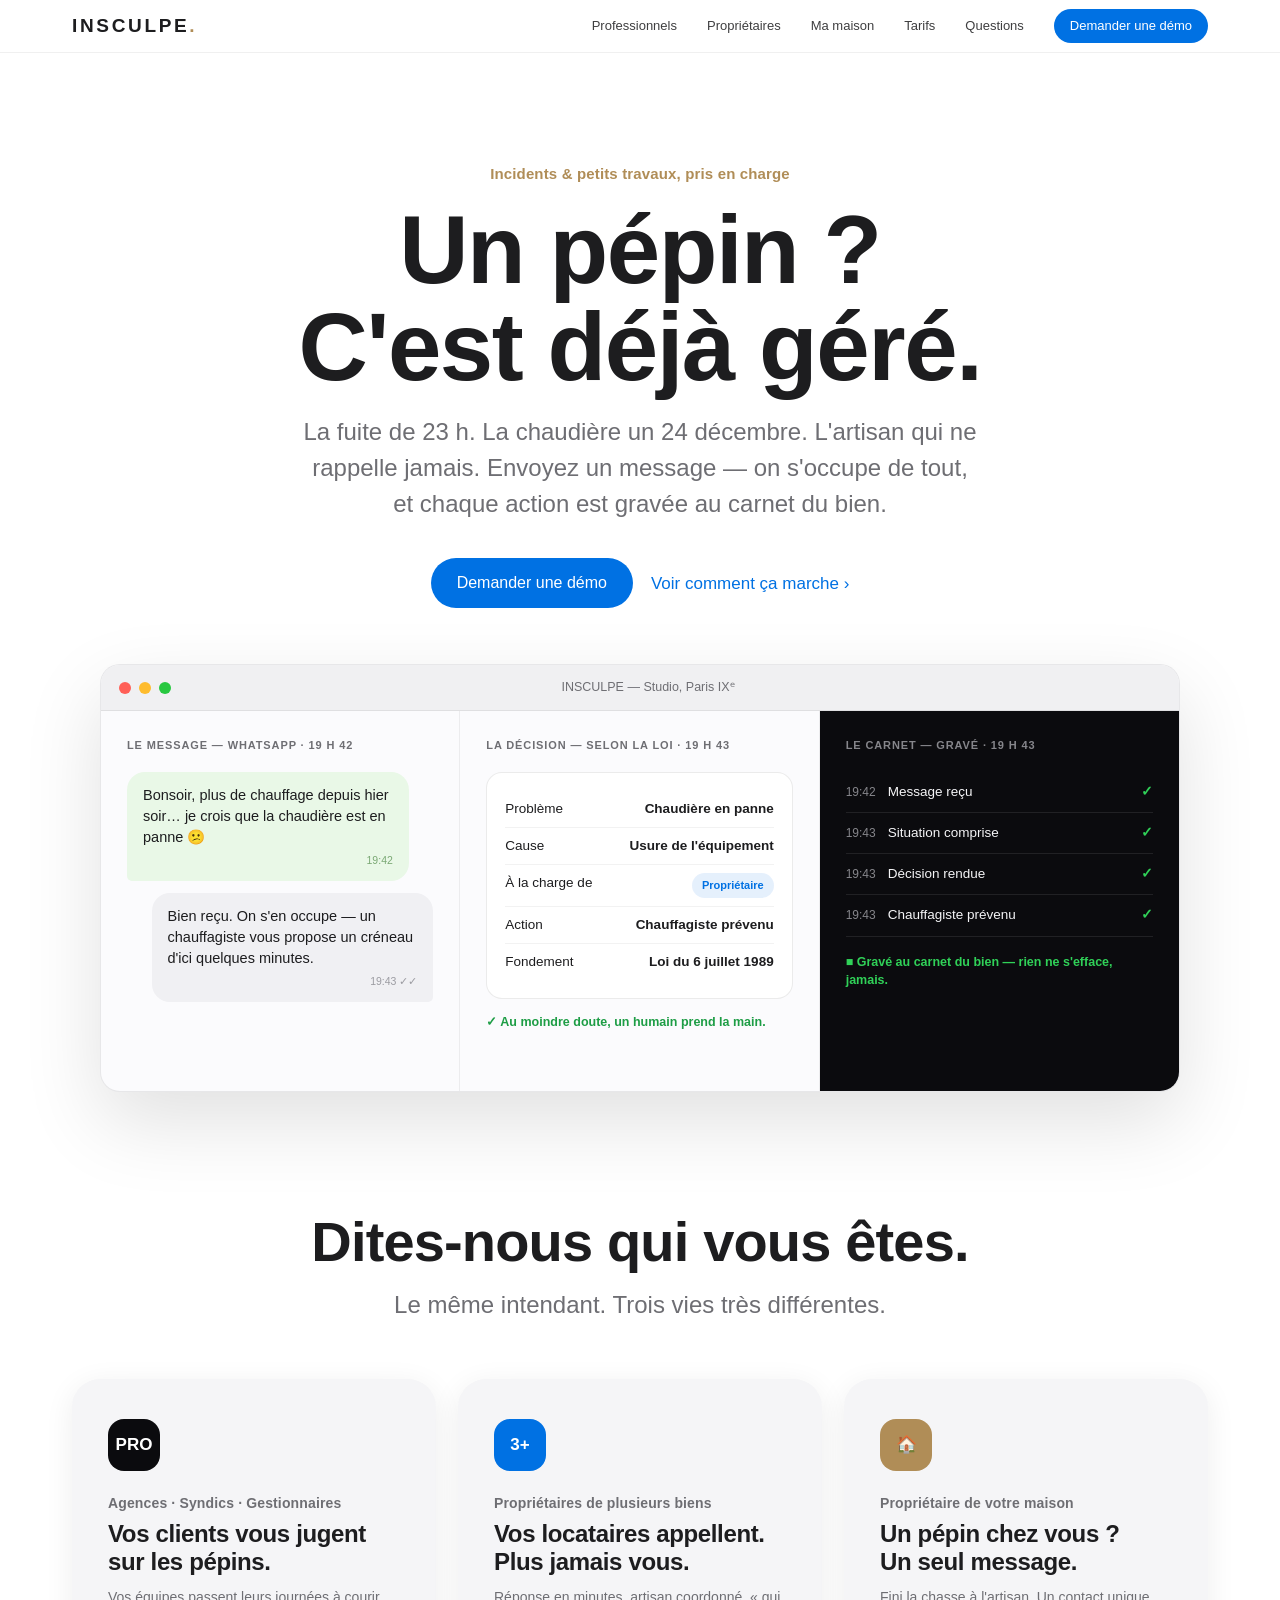
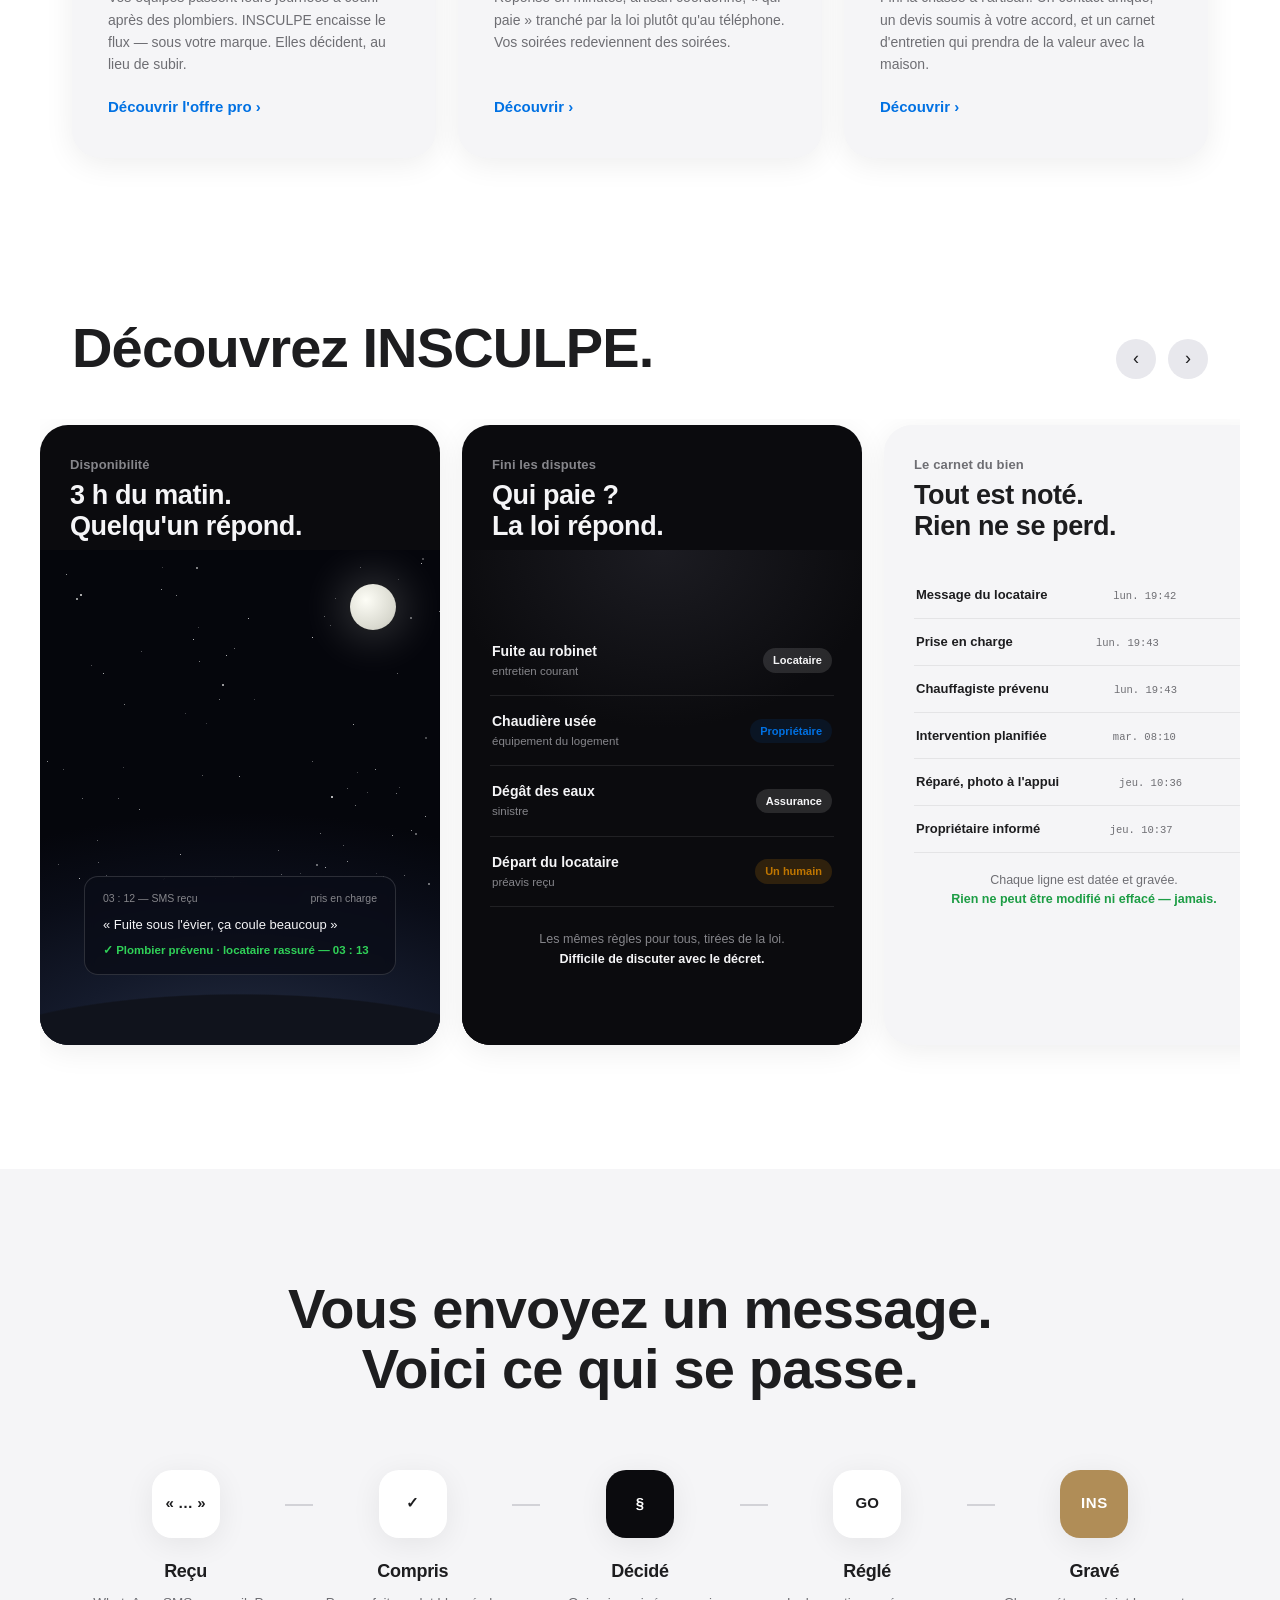
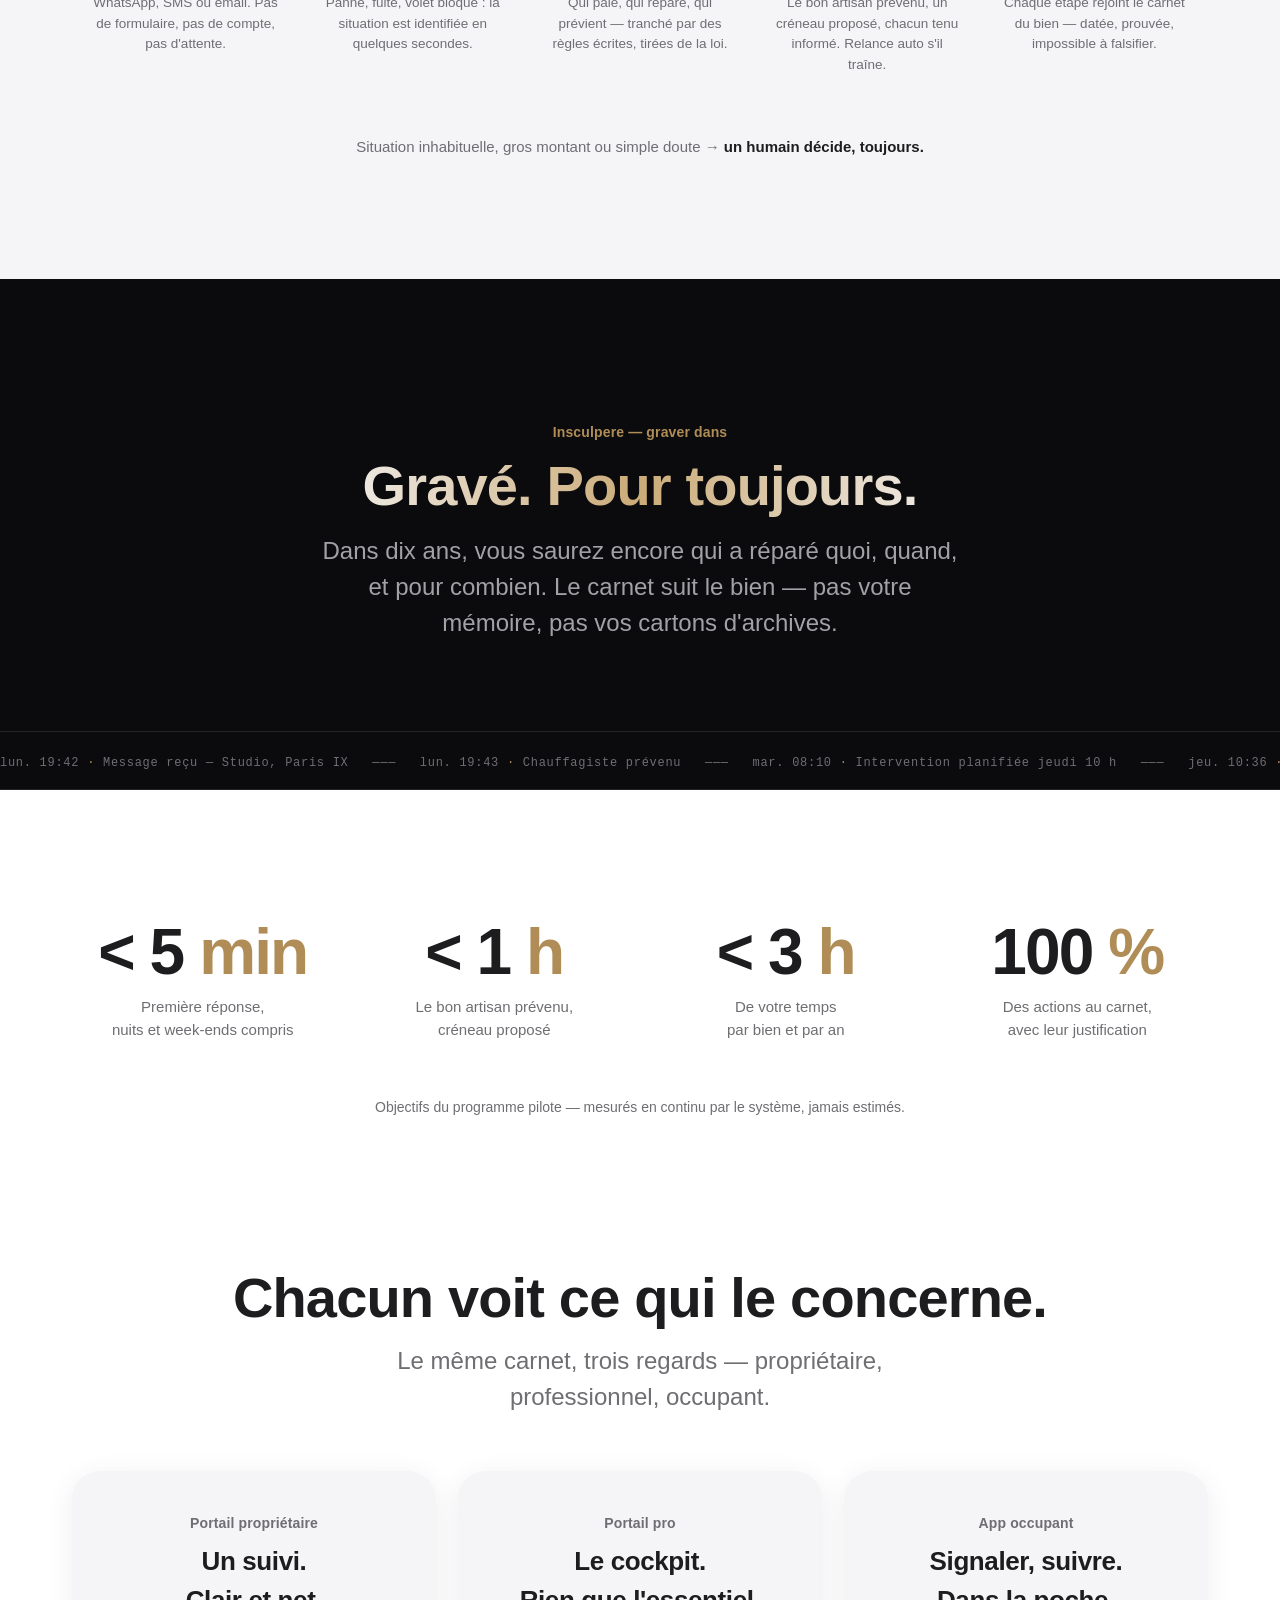
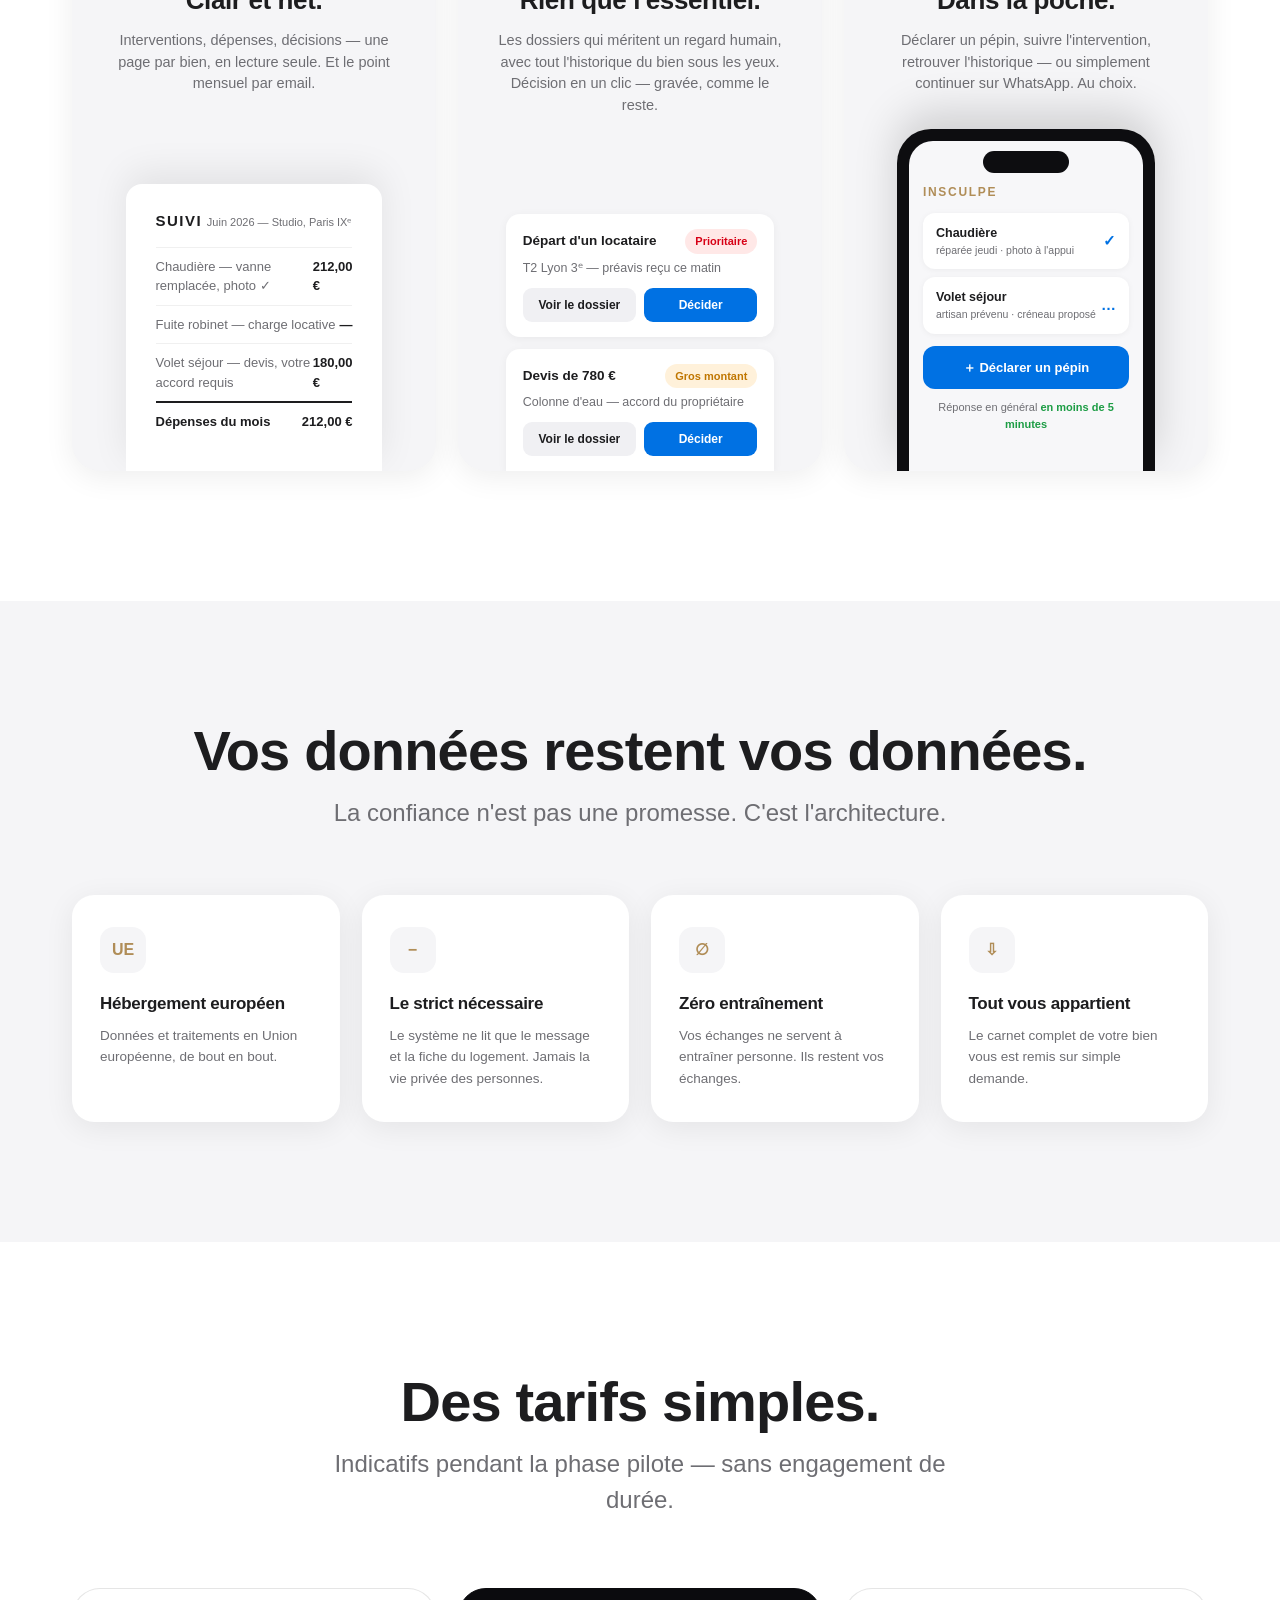
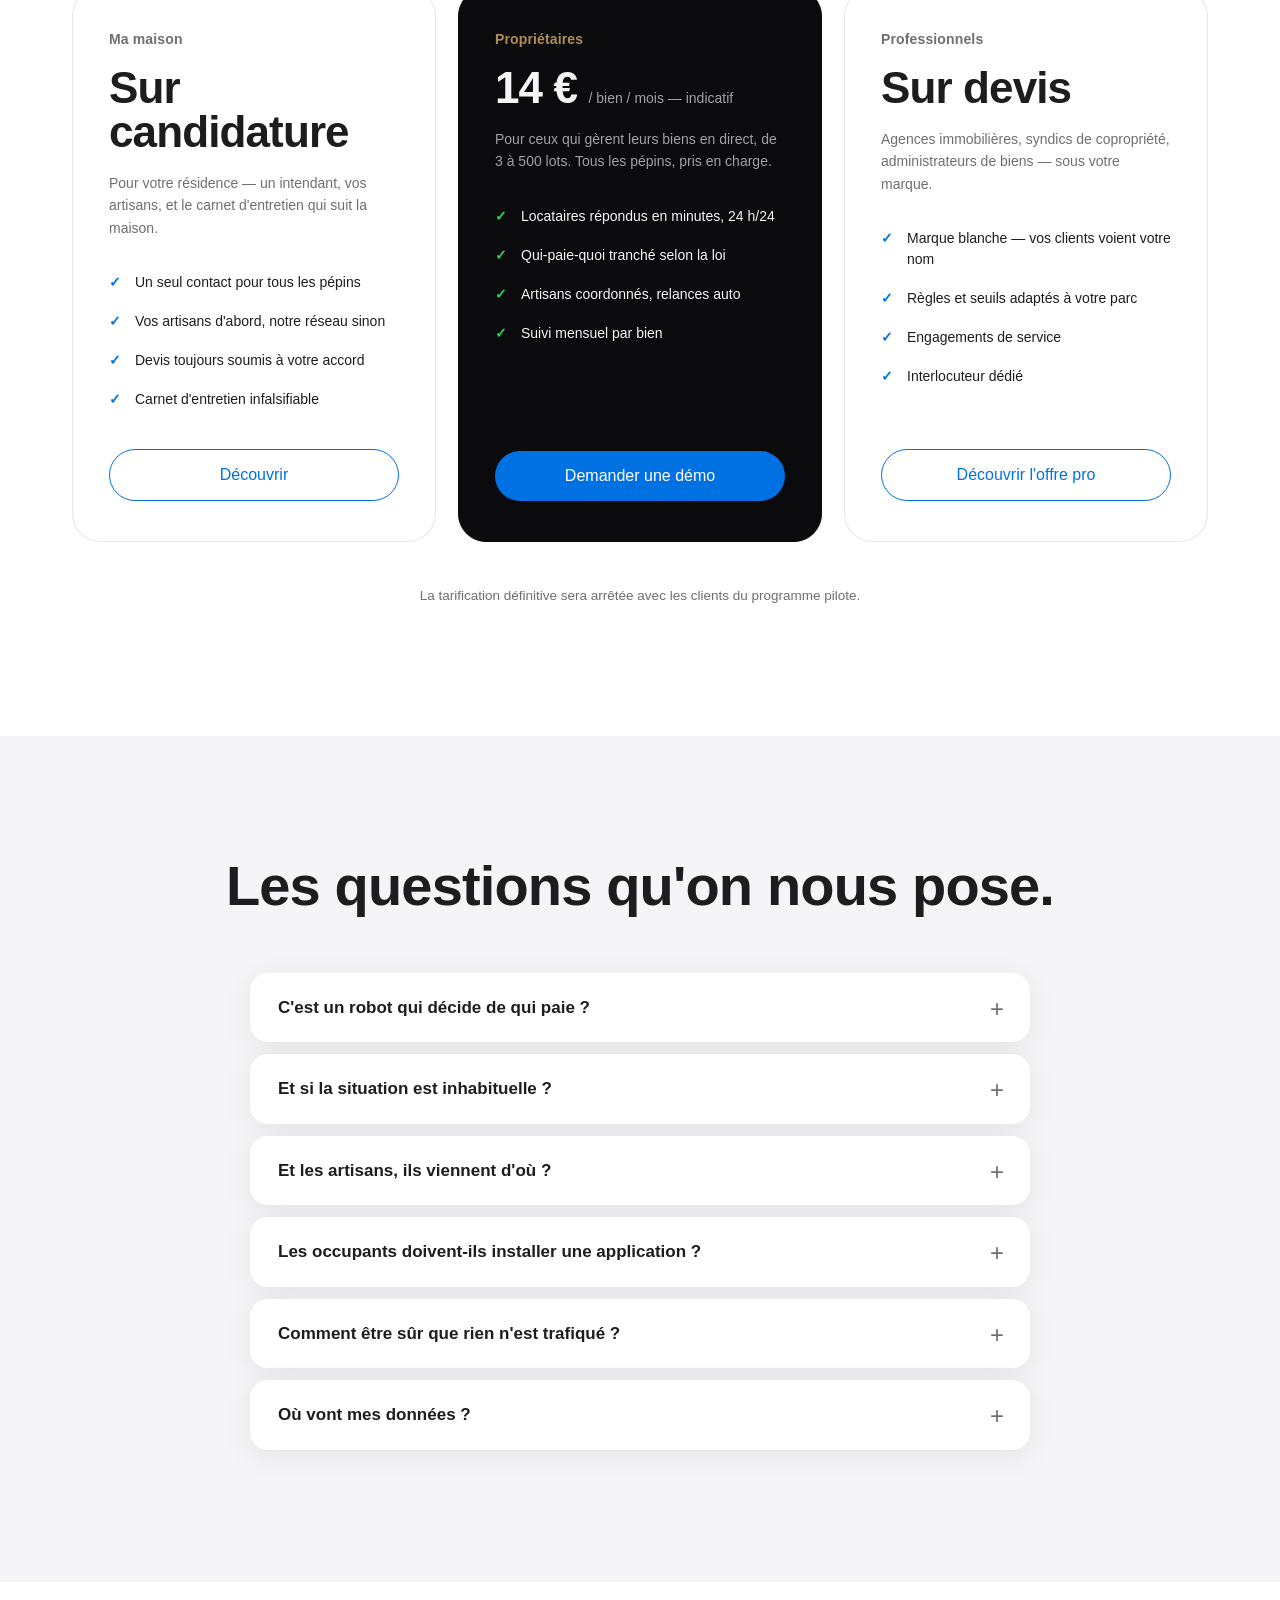
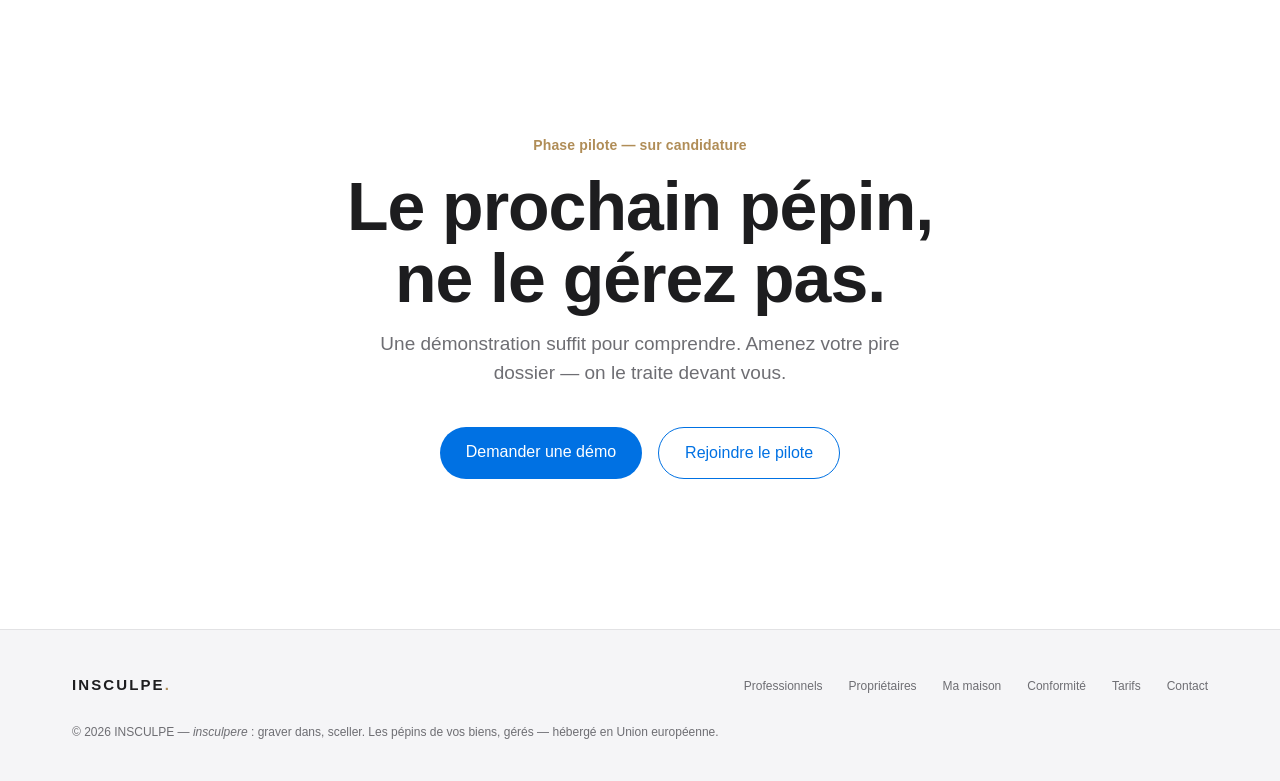
==== commit 8daffe15: "Déploiement du site — 2026-07-20 09:29" ====
--- a/index.html
+++ b/index.html
@@ -510,8 +510,8 @@
     <h2 class="reveal">Le prochain pépin,<br>ne le gérez pas.</h2>
     <p class="reveal">Une démonstration suffit pour comprendre. Amenez votre pire dossier — on le traite devant vous.</p>
     <div class="final-ctas reveal">
-      <a class="btn" href="mailto:contact@insculpe.fr?subject=Demande%20de%20d%C3%A9mo%20INSCULPE">Demander une démo</a>
-      <a class="btn btn--ghost" href="mailto:contact@insculpe.fr?subject=Candidature%20programme%20pilote">Rejoindre le pilote</a>
+      <a class="btn" href="mailto:contact@insculpe.com?subject=Demande%20de%20d%C3%A9mo%20INSCULPE">Demander une démo</a>
+      <a class="btn btn--ghost" href="mailto:contact@insculpe.com?subject=Candidature%20programme%20pilote">Rejoindre le pilote</a>
     </div>
   </div>
 </section>
@@ -527,7 +527,7 @@
         <a href="proprietaire-occupant.html">Ma maison</a>
         <a href="#conformite">Conformité</a>
         <a href="#tarifs">Tarifs</a>
-        <a href="mailto:contact@insculpe.fr">Contact</a>
+        <a href="mailto:contact@insculpe.com">Contact</a>
       </div>
     </div>
     <p class="foot-legal">© <span id="year">2026</span> INSCULPE — <em>insculpere</em> : graver dans, sceller. Les pépins de vos biens, gérés — hébergé en Union européenne.</p>
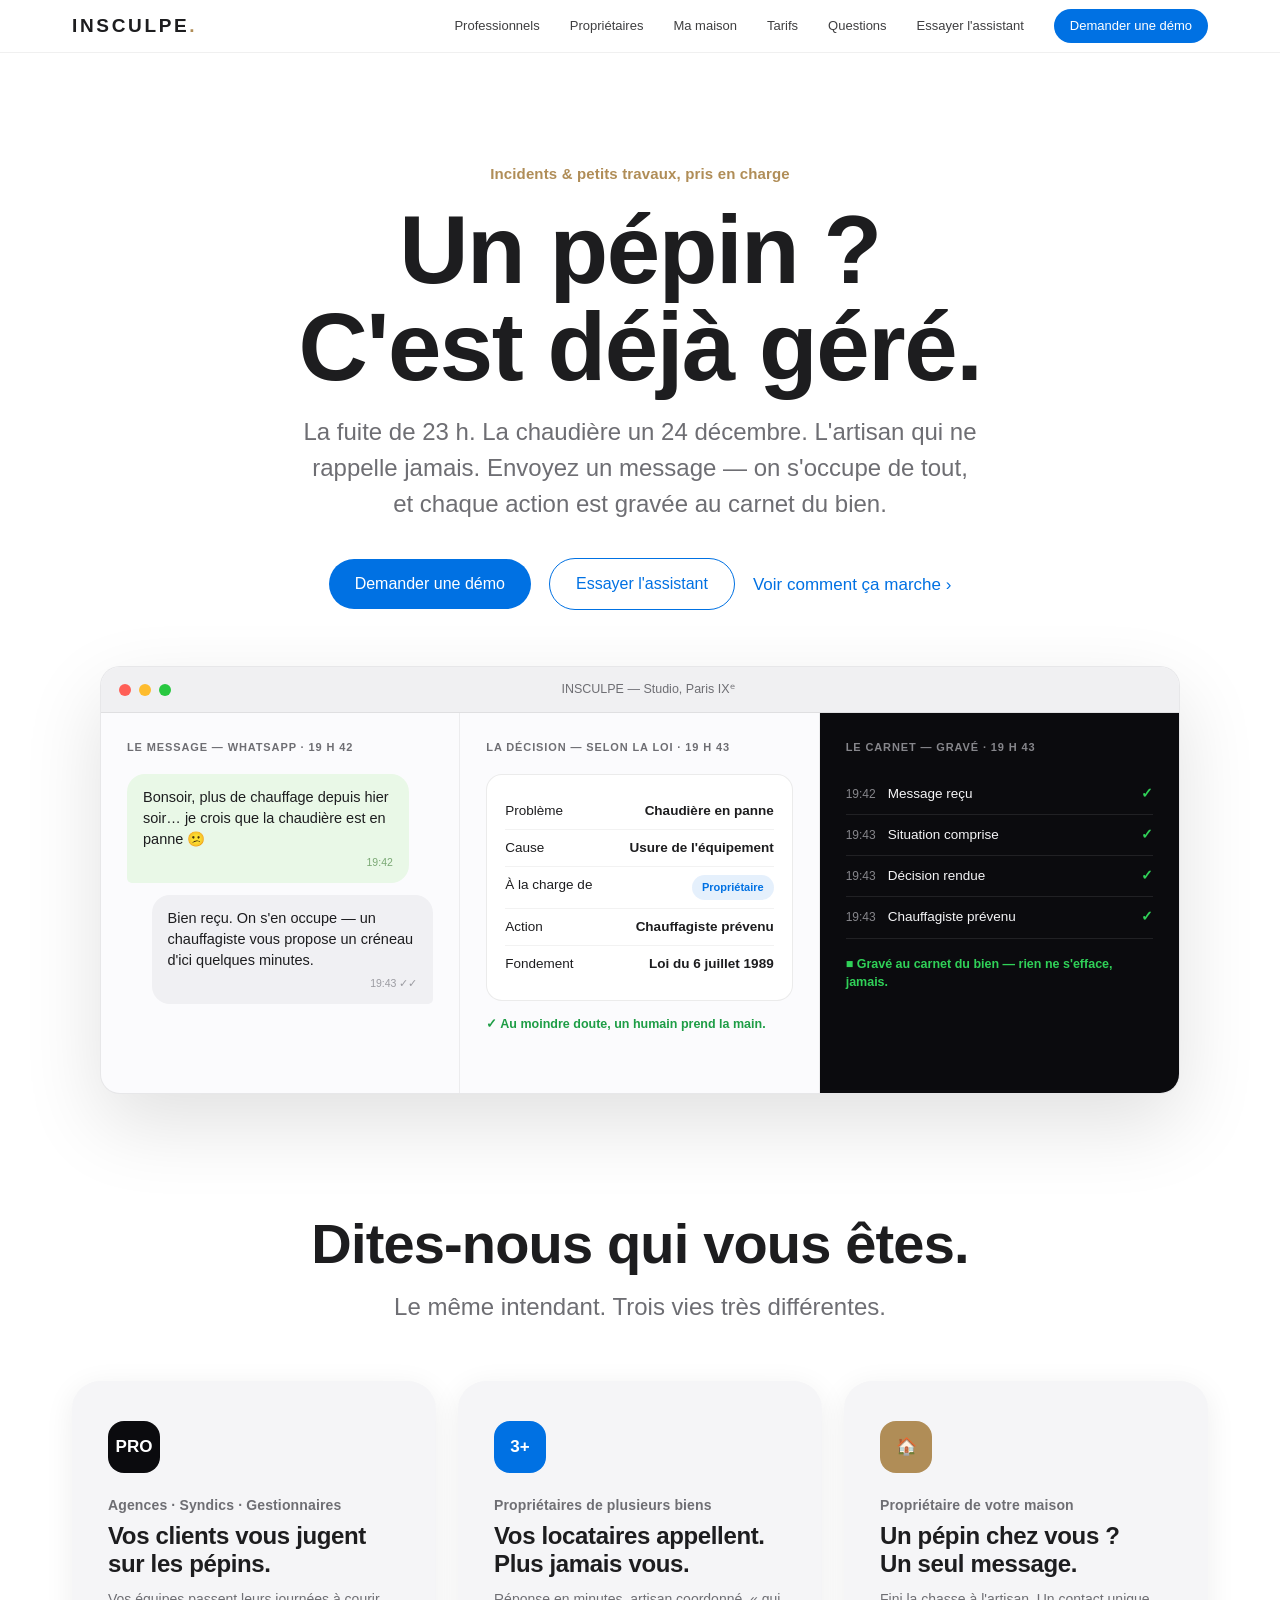
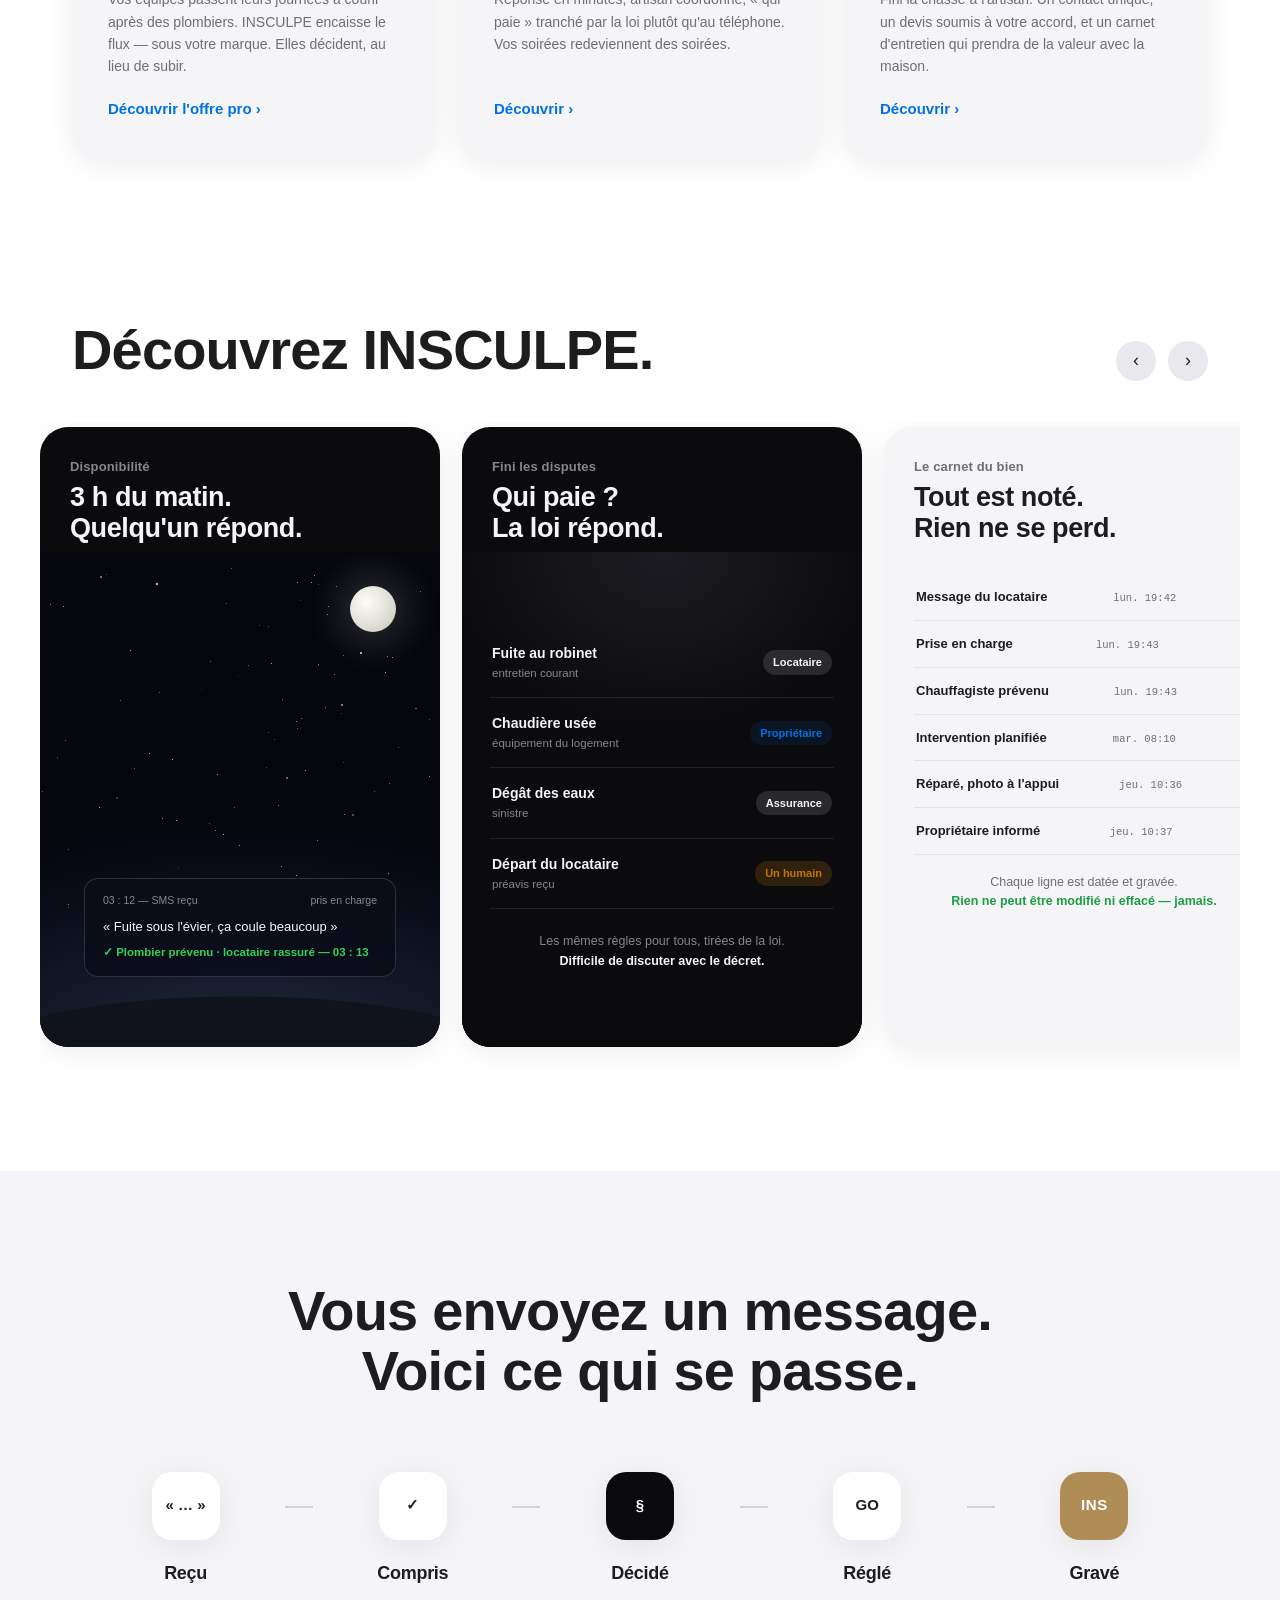
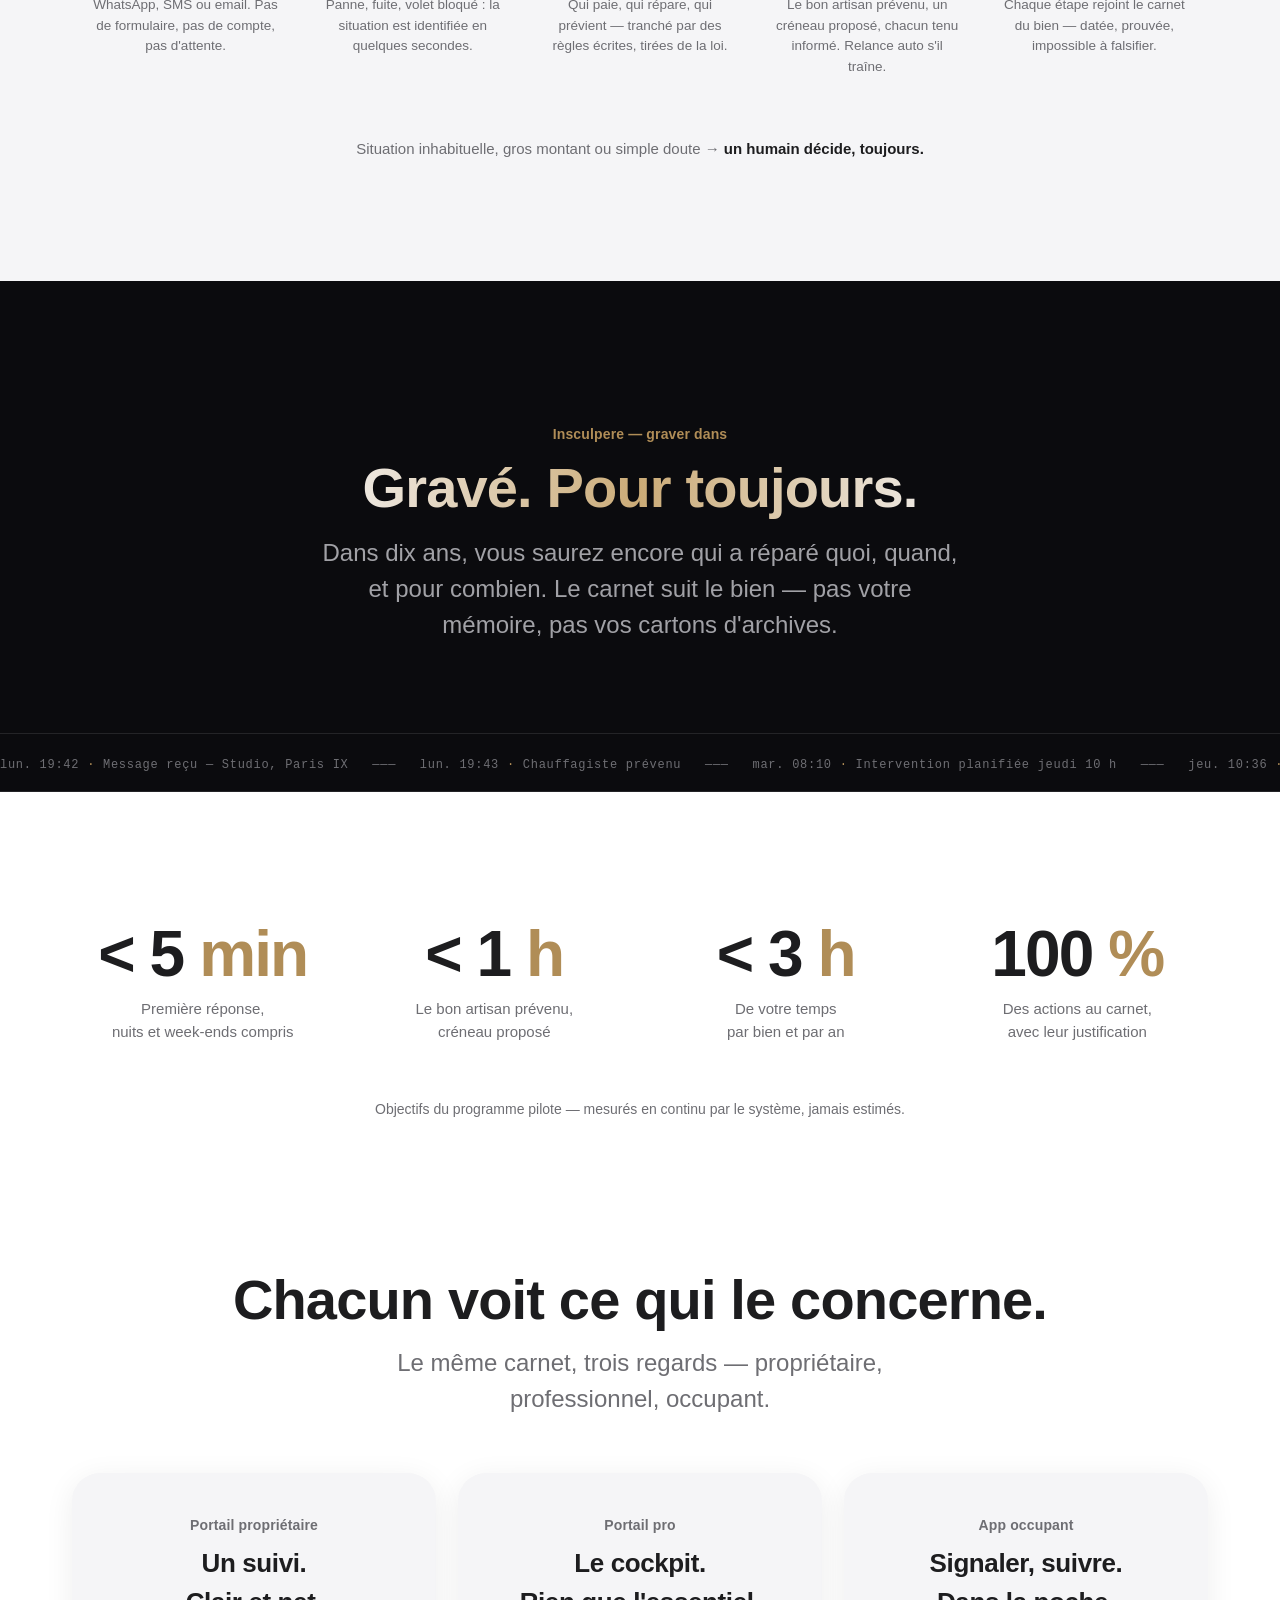
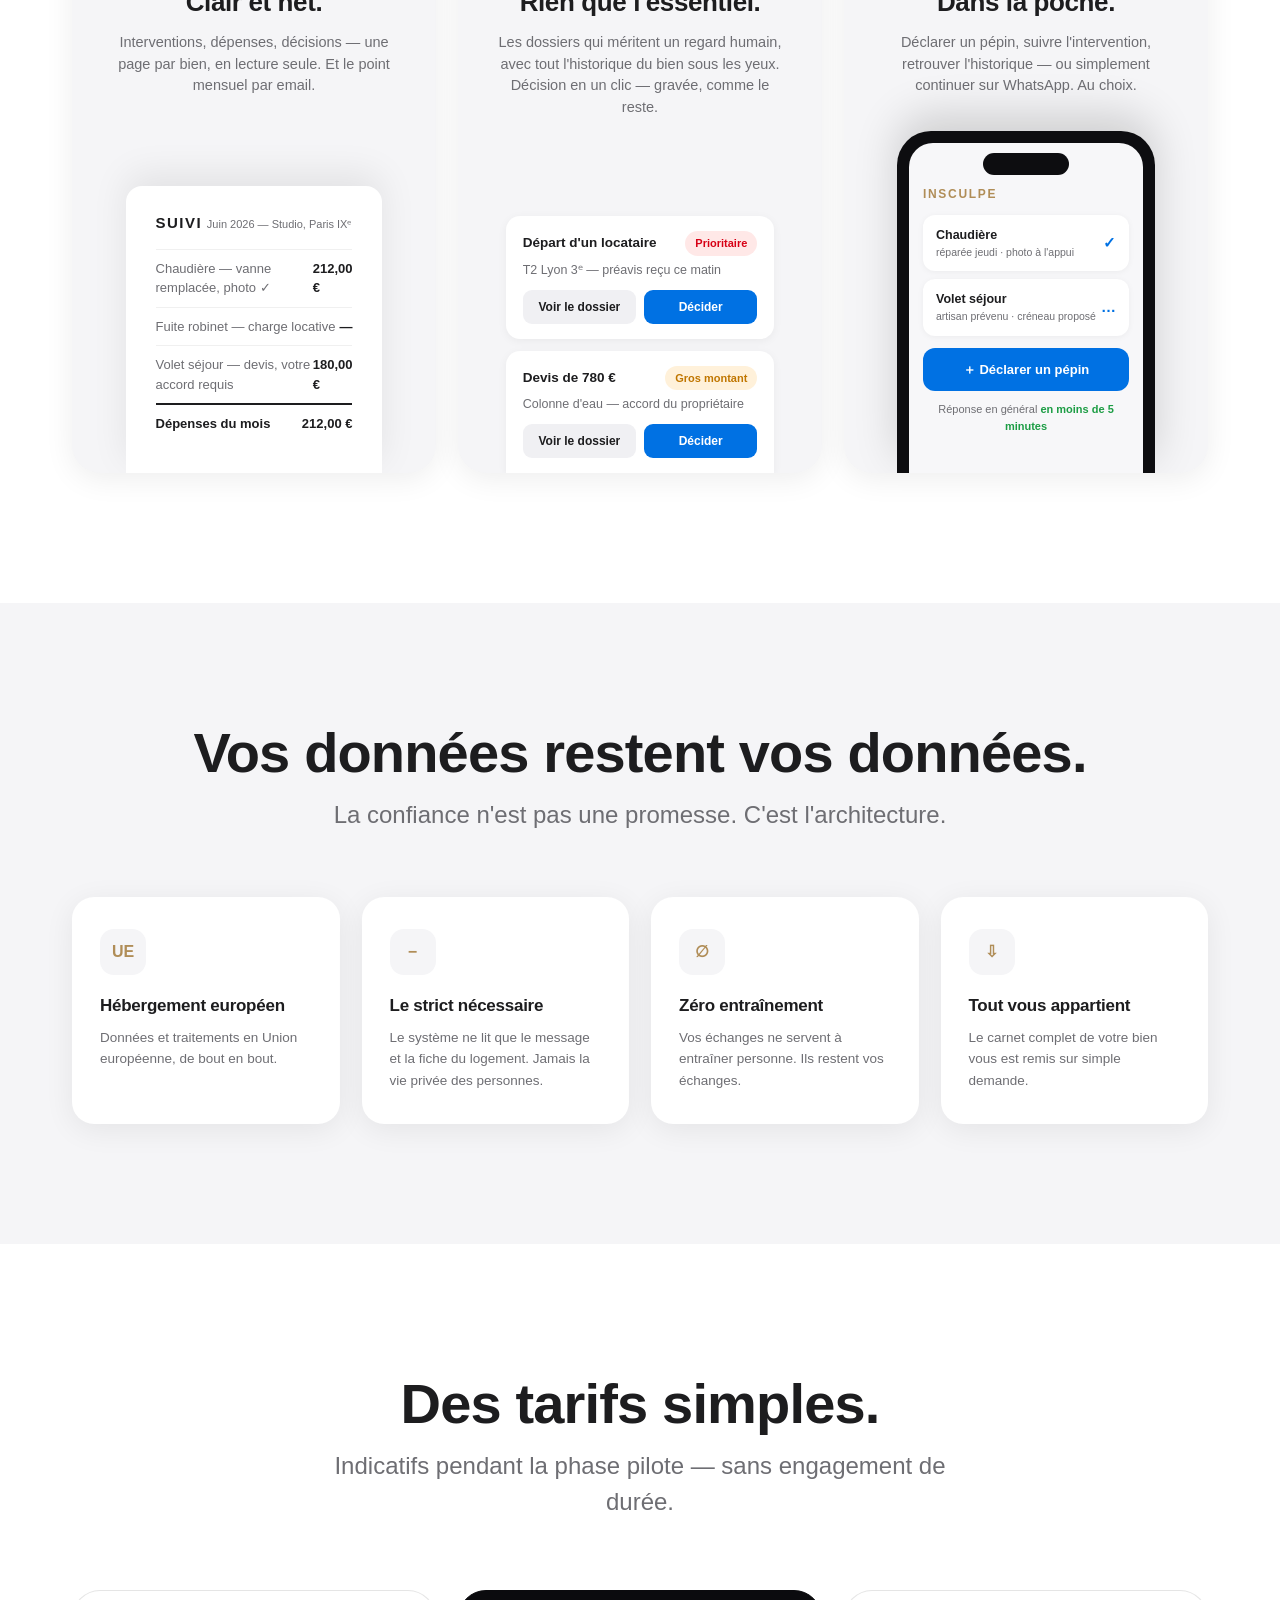
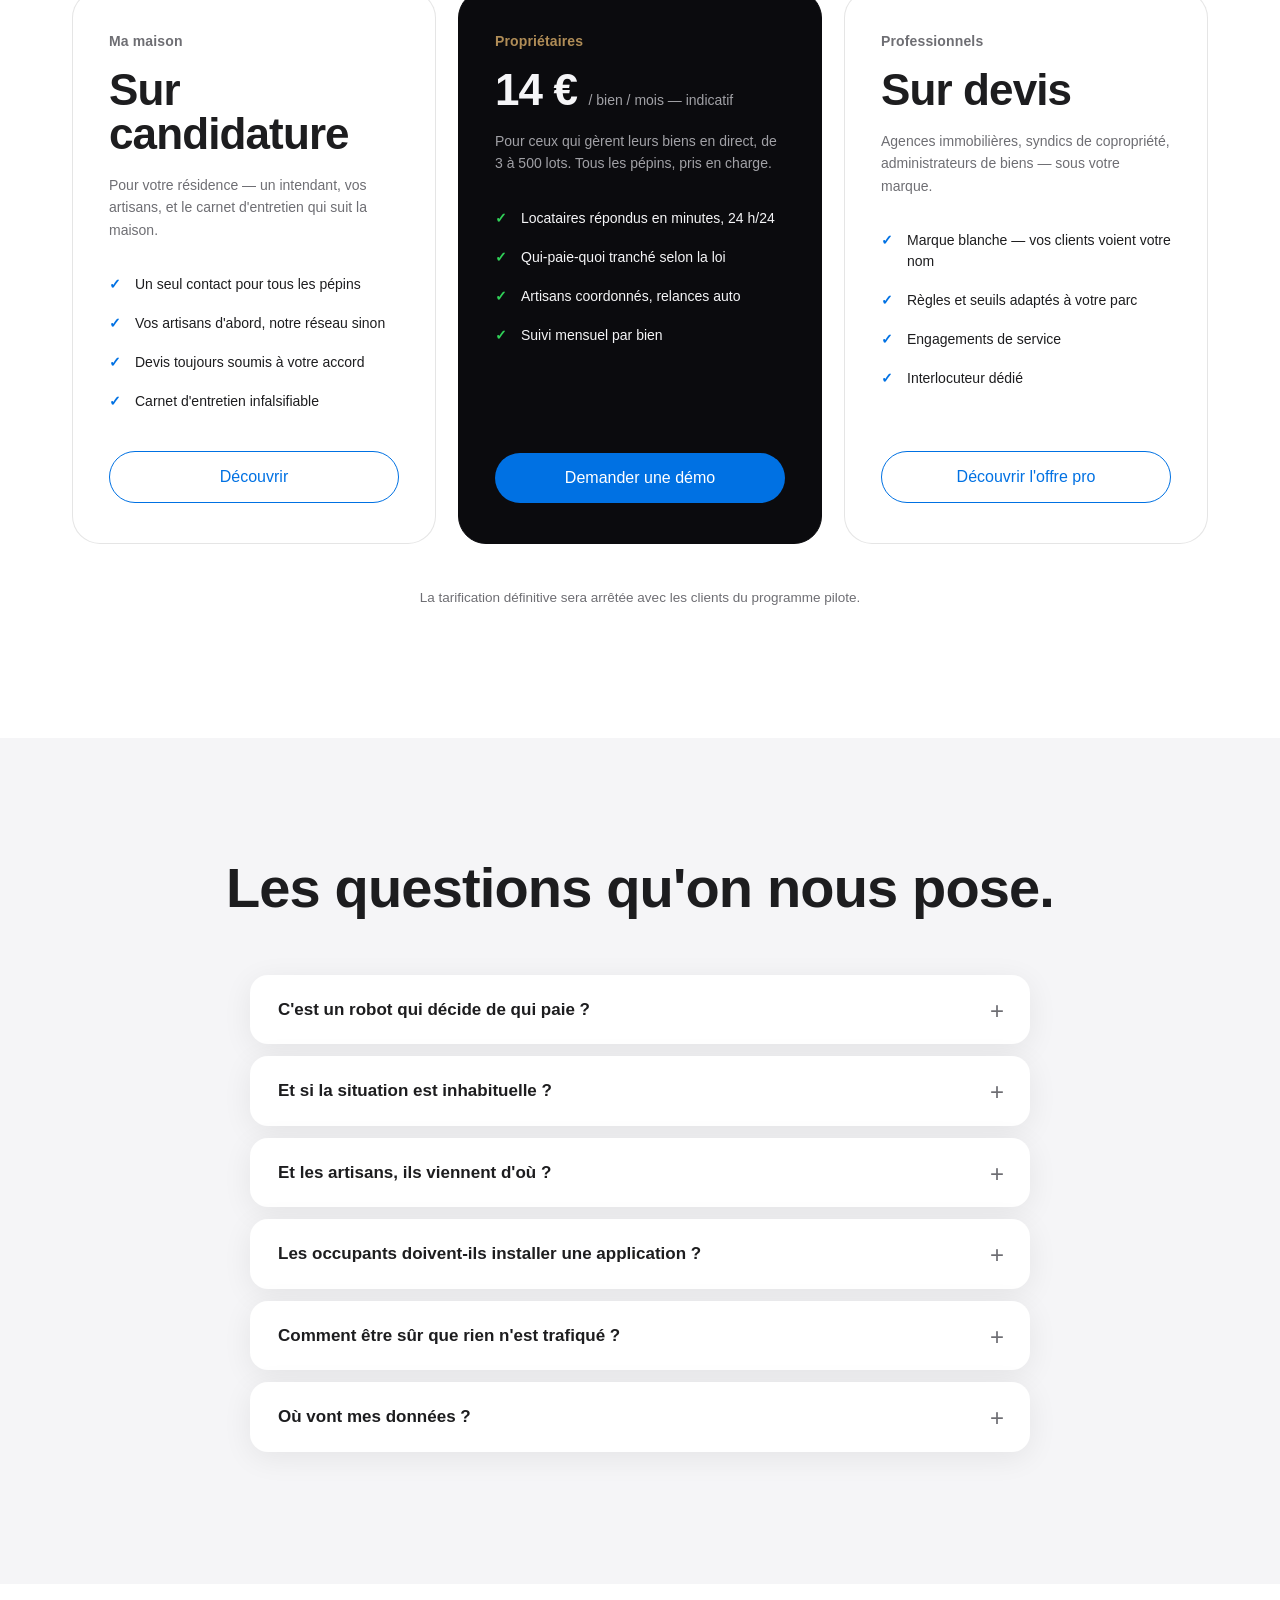
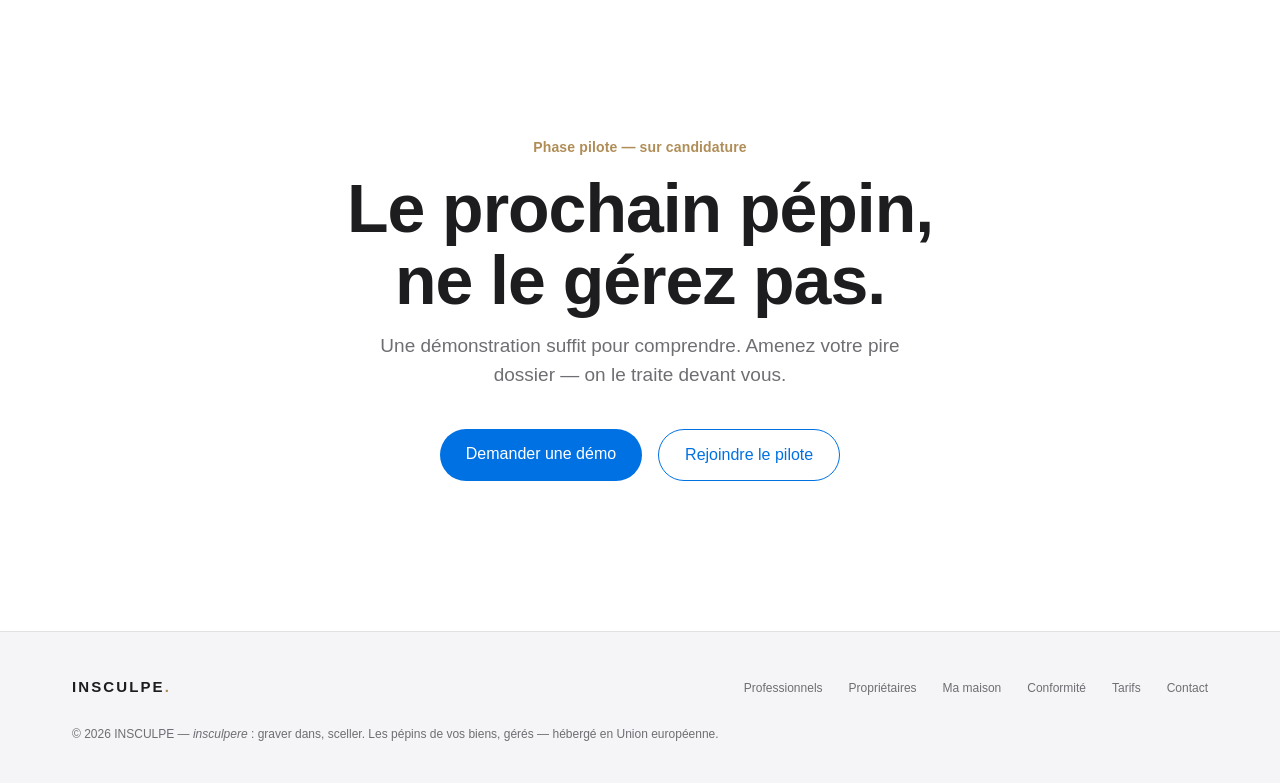
==== commit 5ed3a451: "Déploiement du site — 2026-07-20 11:20" ====
--- a/index.html
+++ b/index.html
@@ -19,6 +19,7 @@
       <a href="proprietaire-occupant.html">Ma maison</a>
       <a href="#tarifs">Tarifs</a>
       <a href="#faq">Questions</a>
+      <a href="https://chat.insculpe.com">Essayer l'assistant</a>
       <a class="btn" href="#contact">Demander une démo</a>
     </div>
   </nav>
@@ -32,6 +33,7 @@
     <p class="sect-sub reveal" style="margin-inline:auto">La fuite de 23 h. La chaudière un 24 décembre. L'artisan qui ne rappelle jamais. Envoyez un message — on s'occupe de tout, et chaque action est gravée au carnet du bien.</p>
     <div class="hero-ctas reveal">
       <a class="btn" href="#contact">Demander une démo</a>
+      <a class="btn btn--ghost" href="https://chat.insculpe.com">Essayer l'assistant</a>
       <a class="tlink" href="#parcours">Voir comment ça marche</a>
     </div>
 
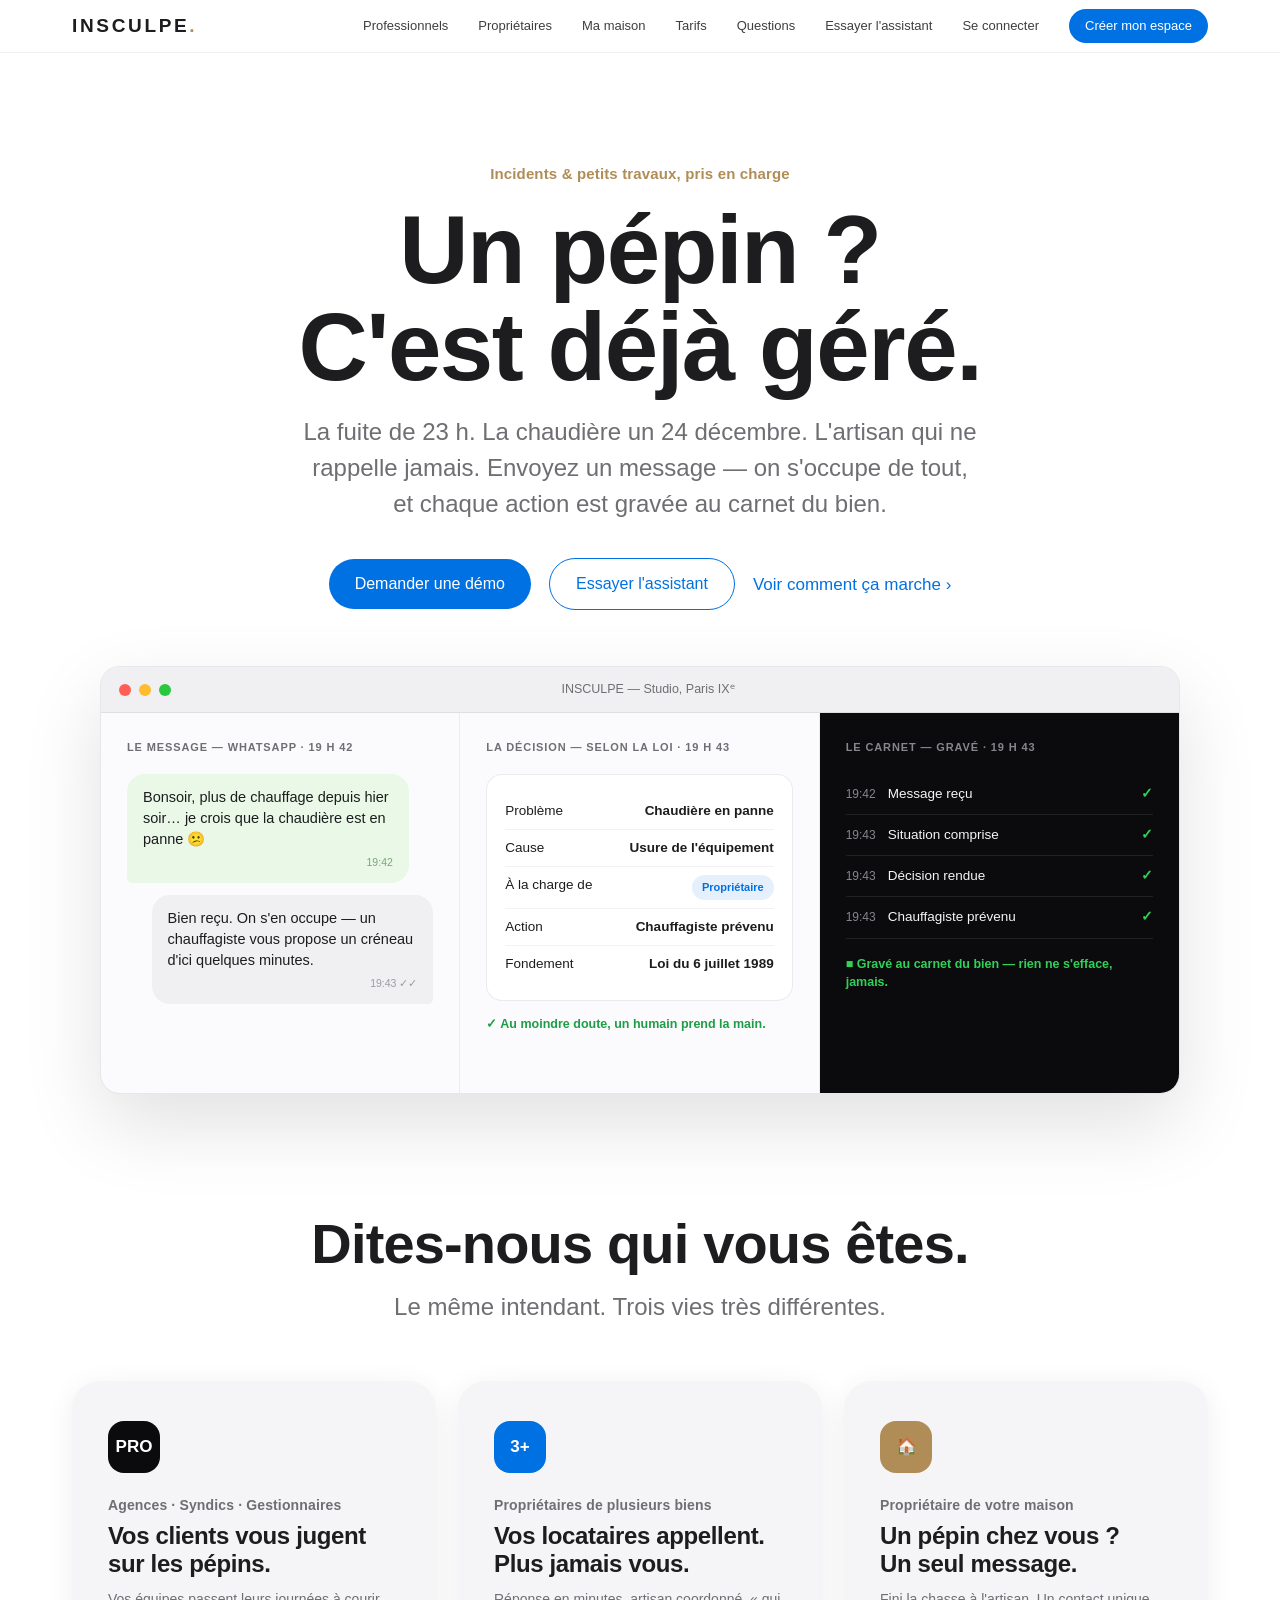
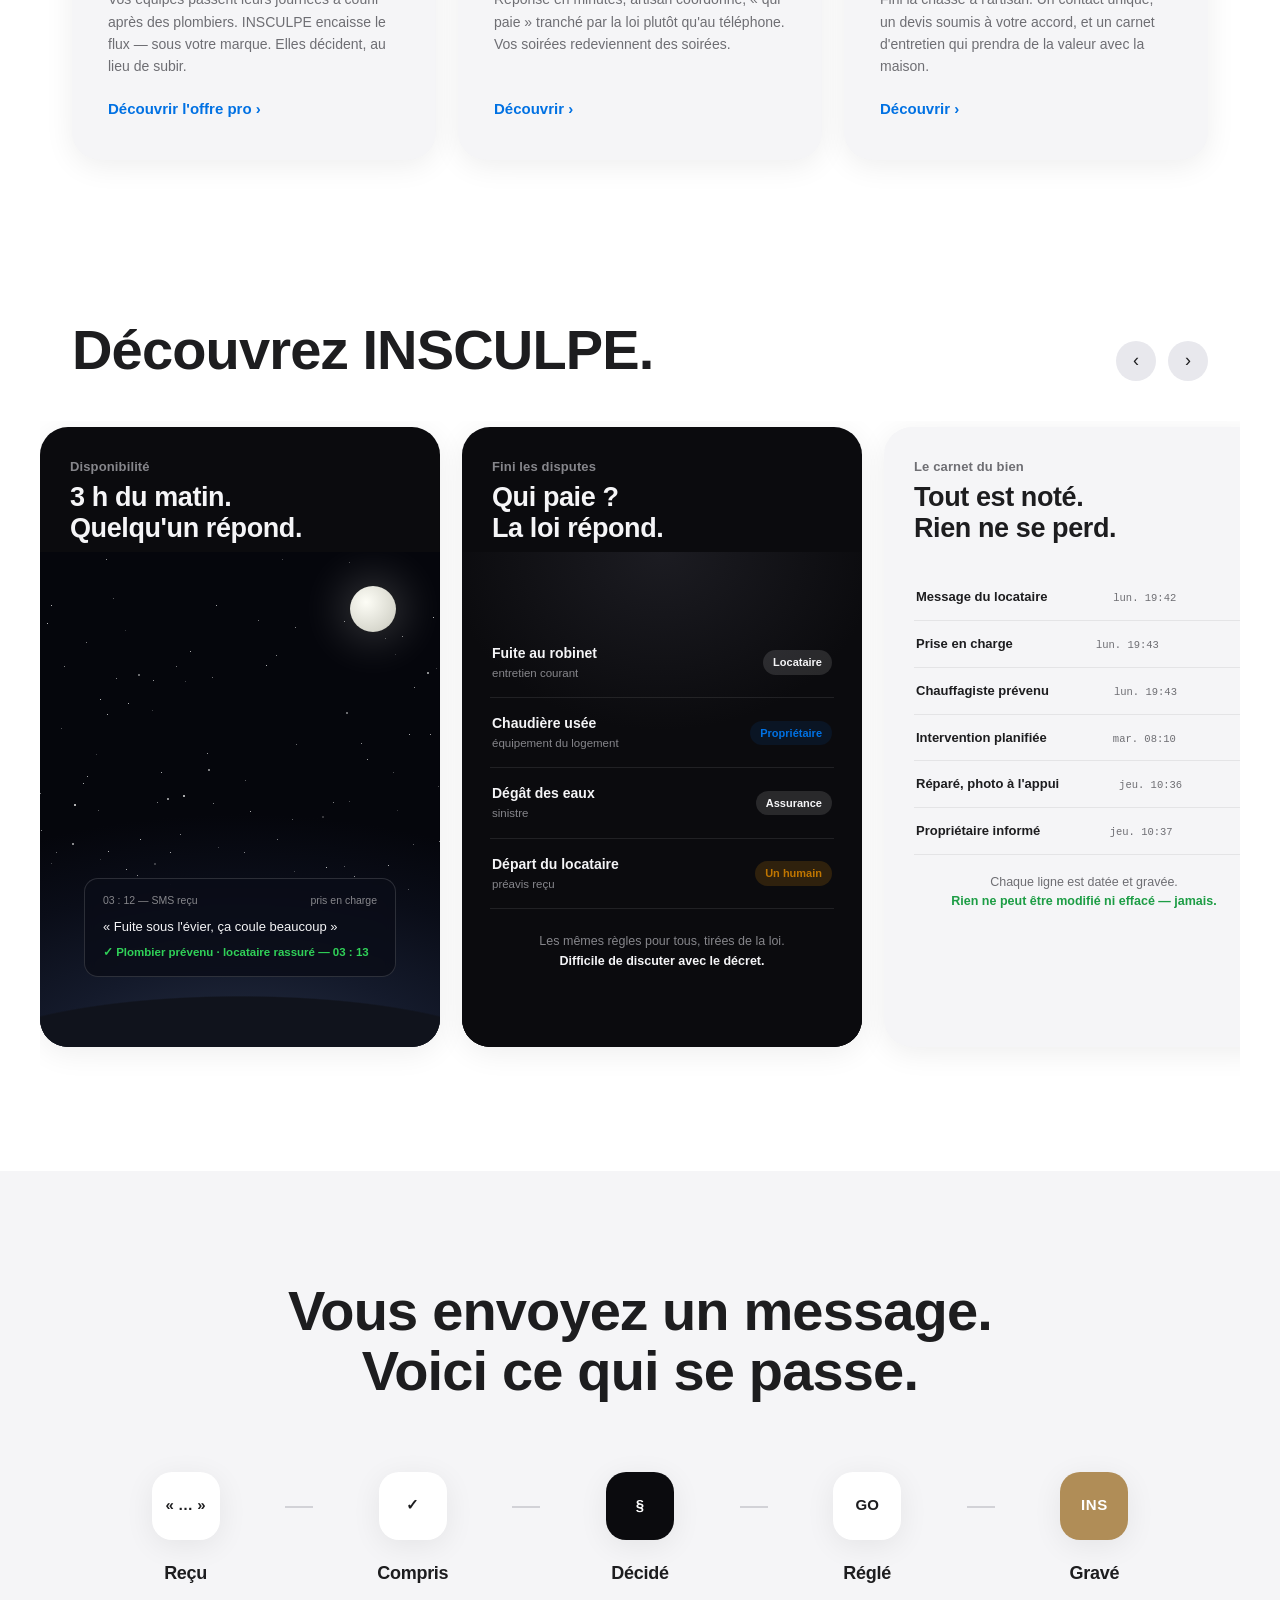
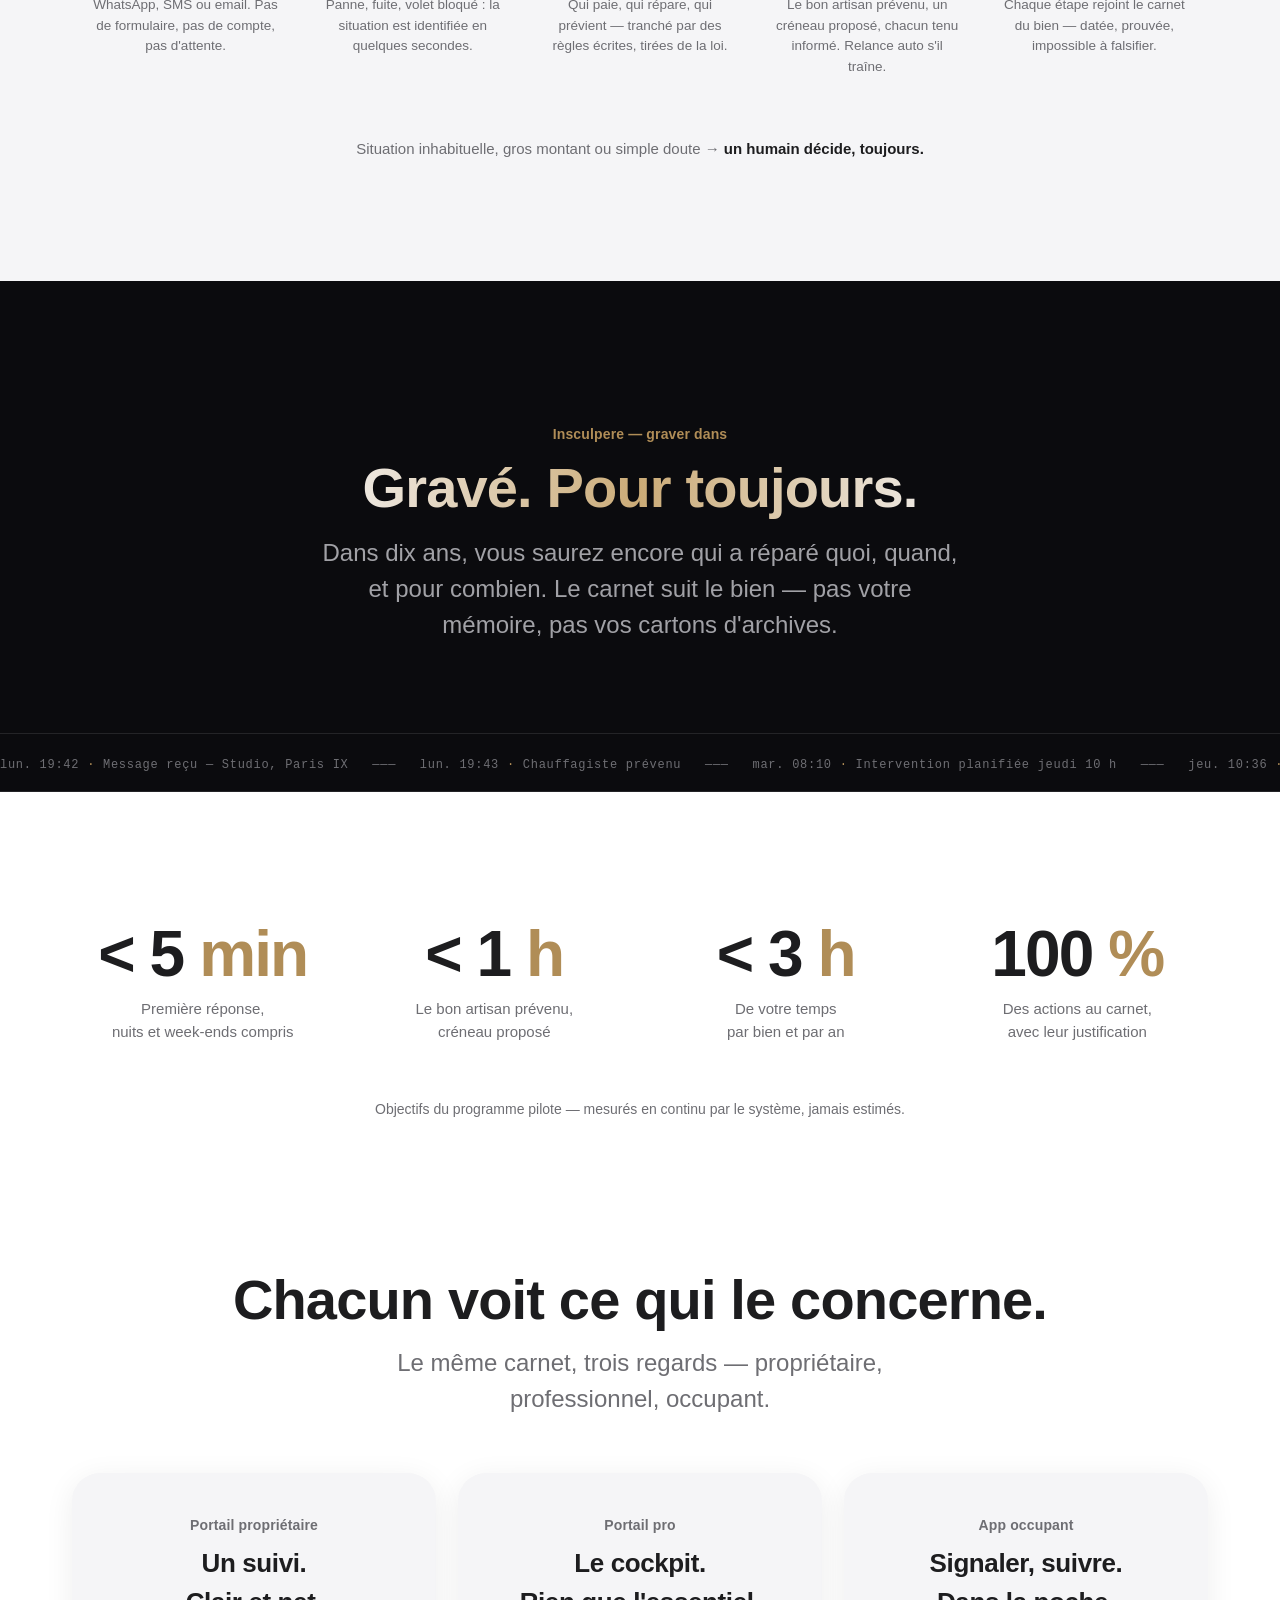
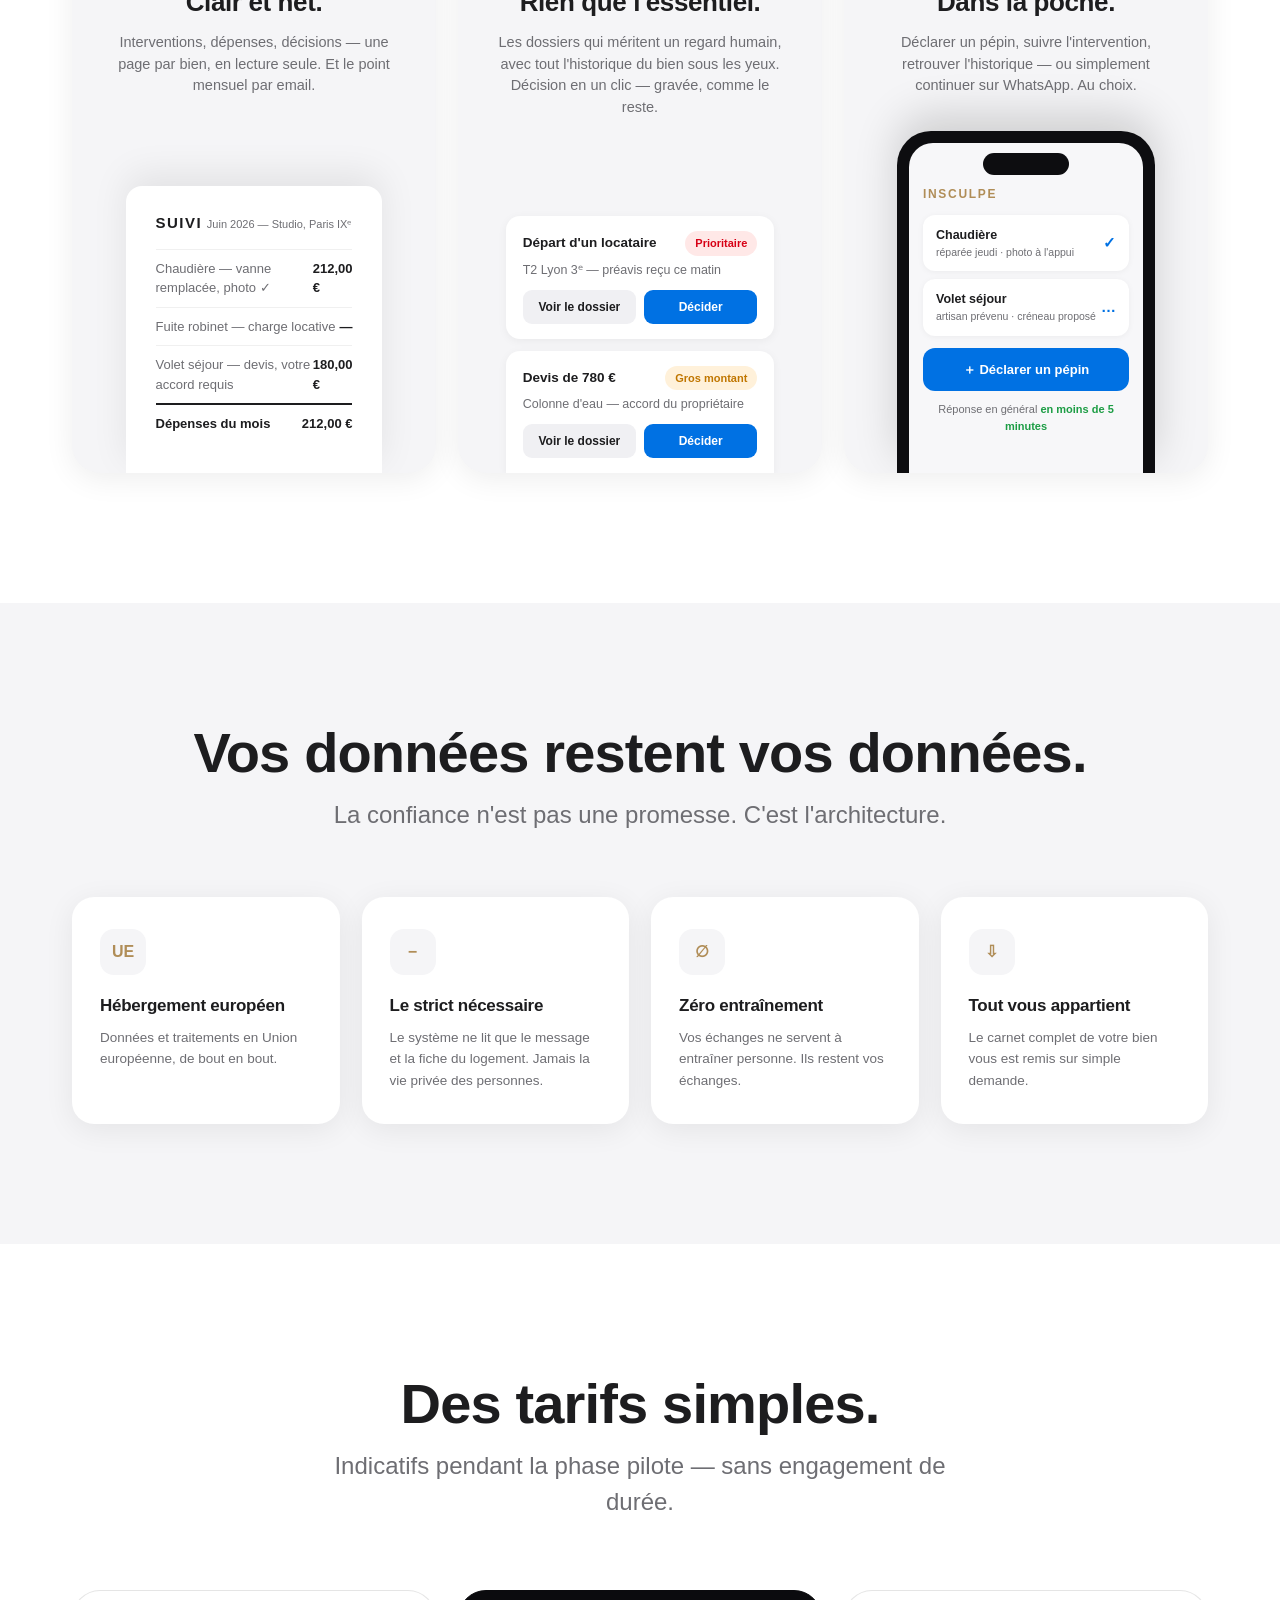
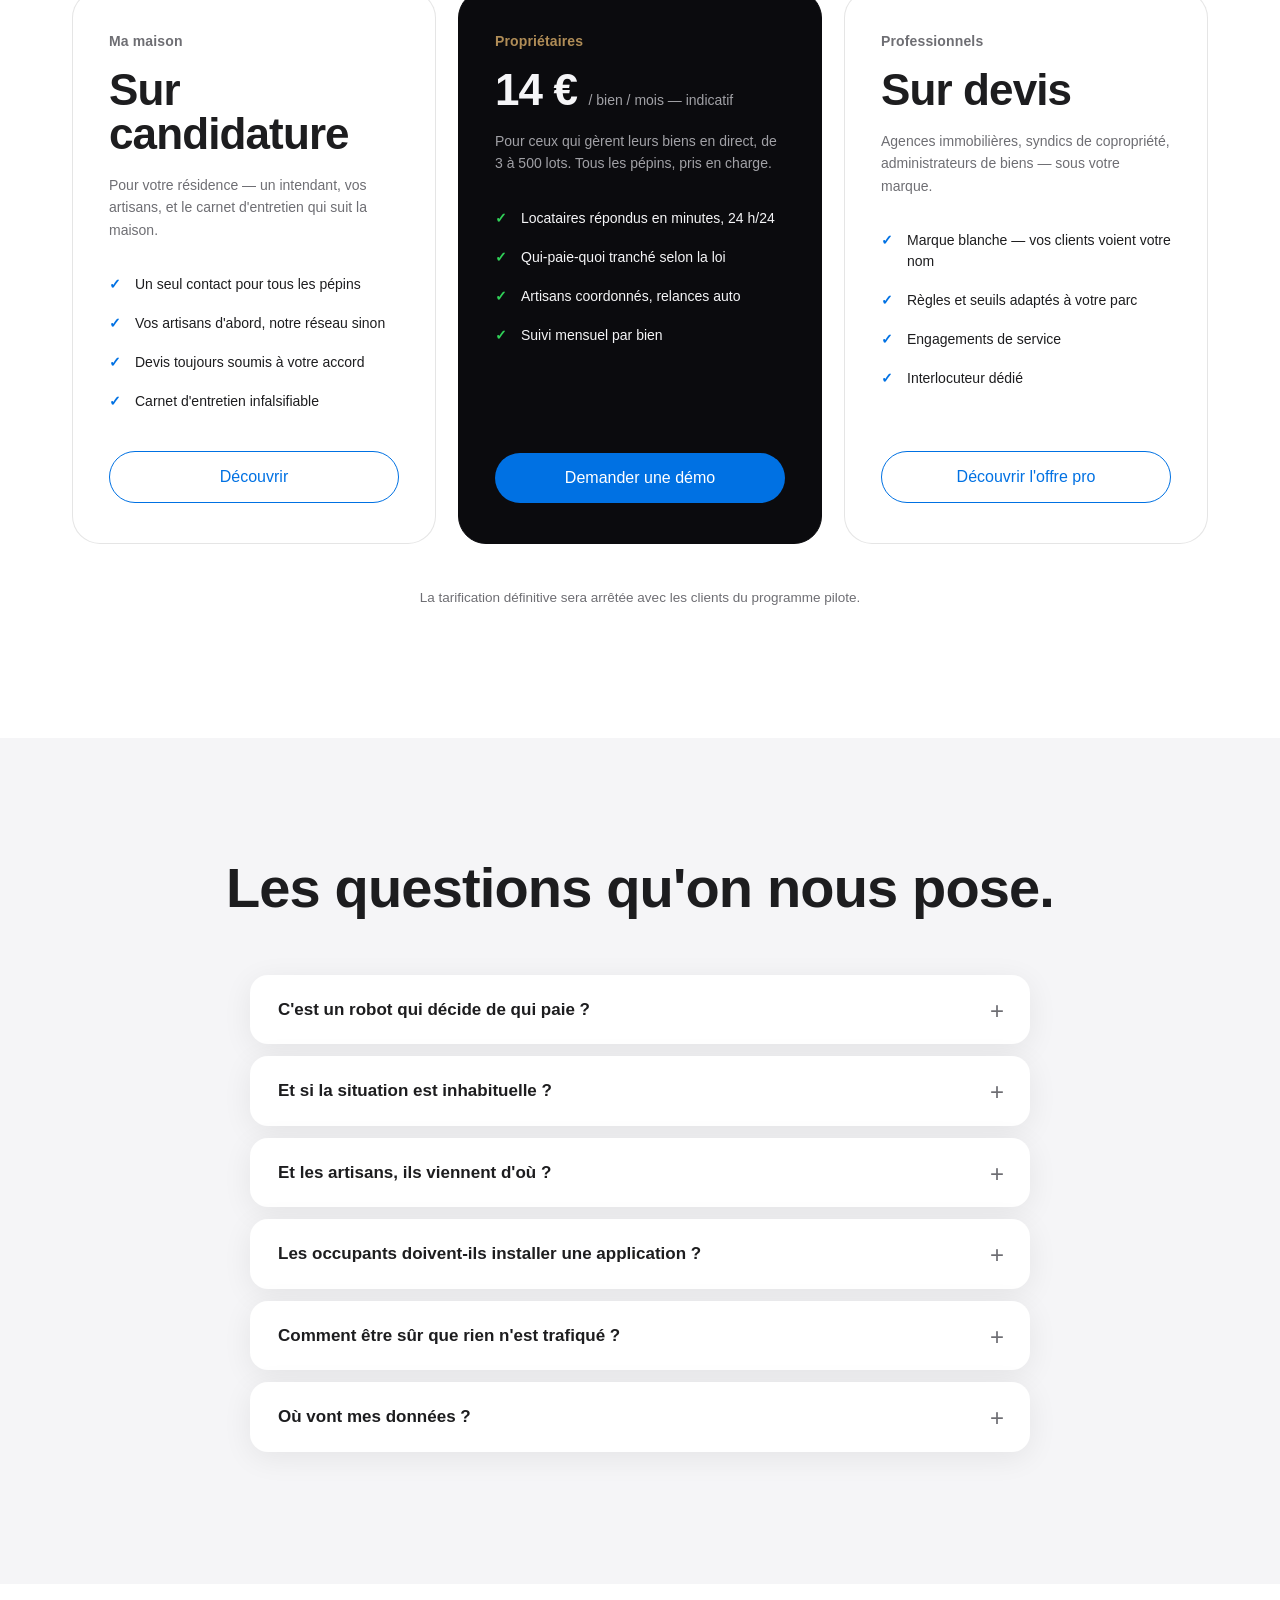
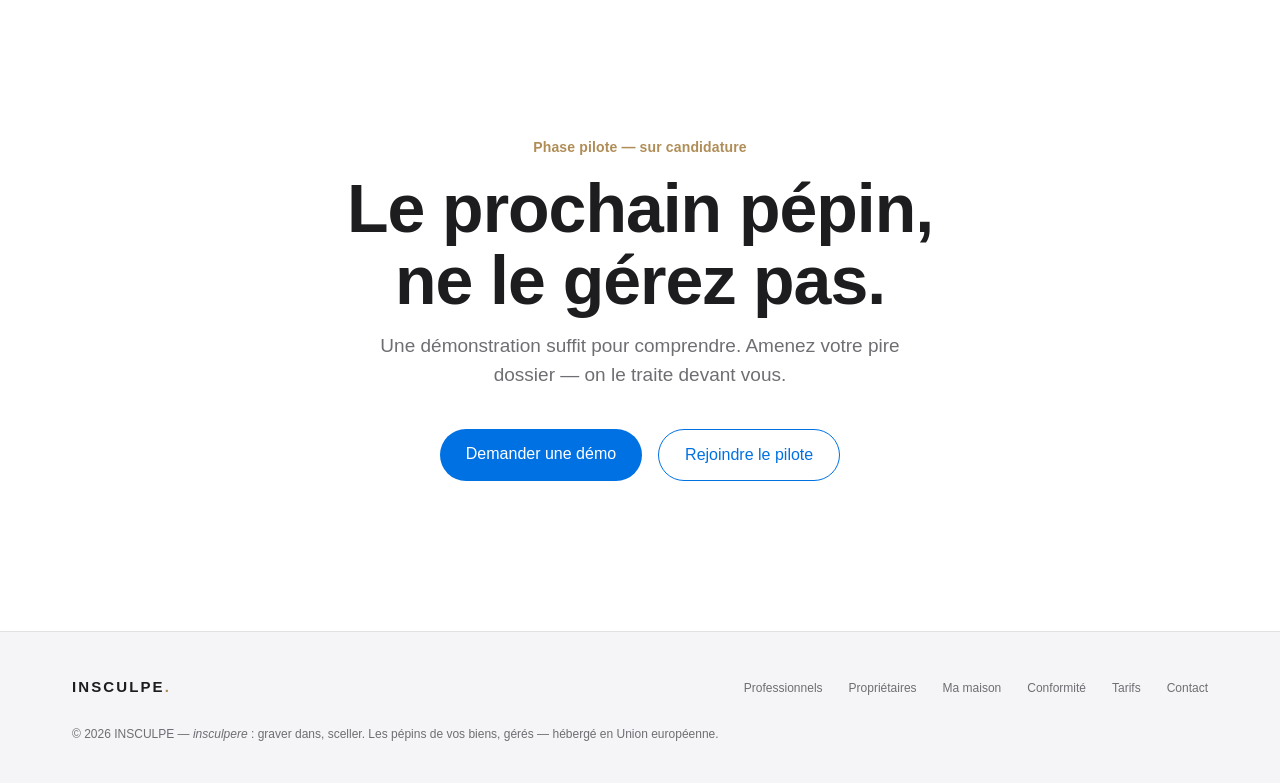
==== commit af143fc3: "Déploiement du site — 2026-07-20 13:54" ====
--- a/index.html
+++ b/index.html
@@ -20,7 +20,8 @@
       <a href="#tarifs">Tarifs</a>
       <a href="#faq">Questions</a>
       <a href="https://chat.insculpe.com">Essayer l'assistant</a>
-      <a class="btn" href="#contact">Demander une démo</a>
+      <a href="https://chat.insculpe.com/connexion">Se connecter</a>
+      <a class="btn" href="https://chat.insculpe.com/inscription">Créer mon espace</a>
     </div>
   </nav>
 </header>
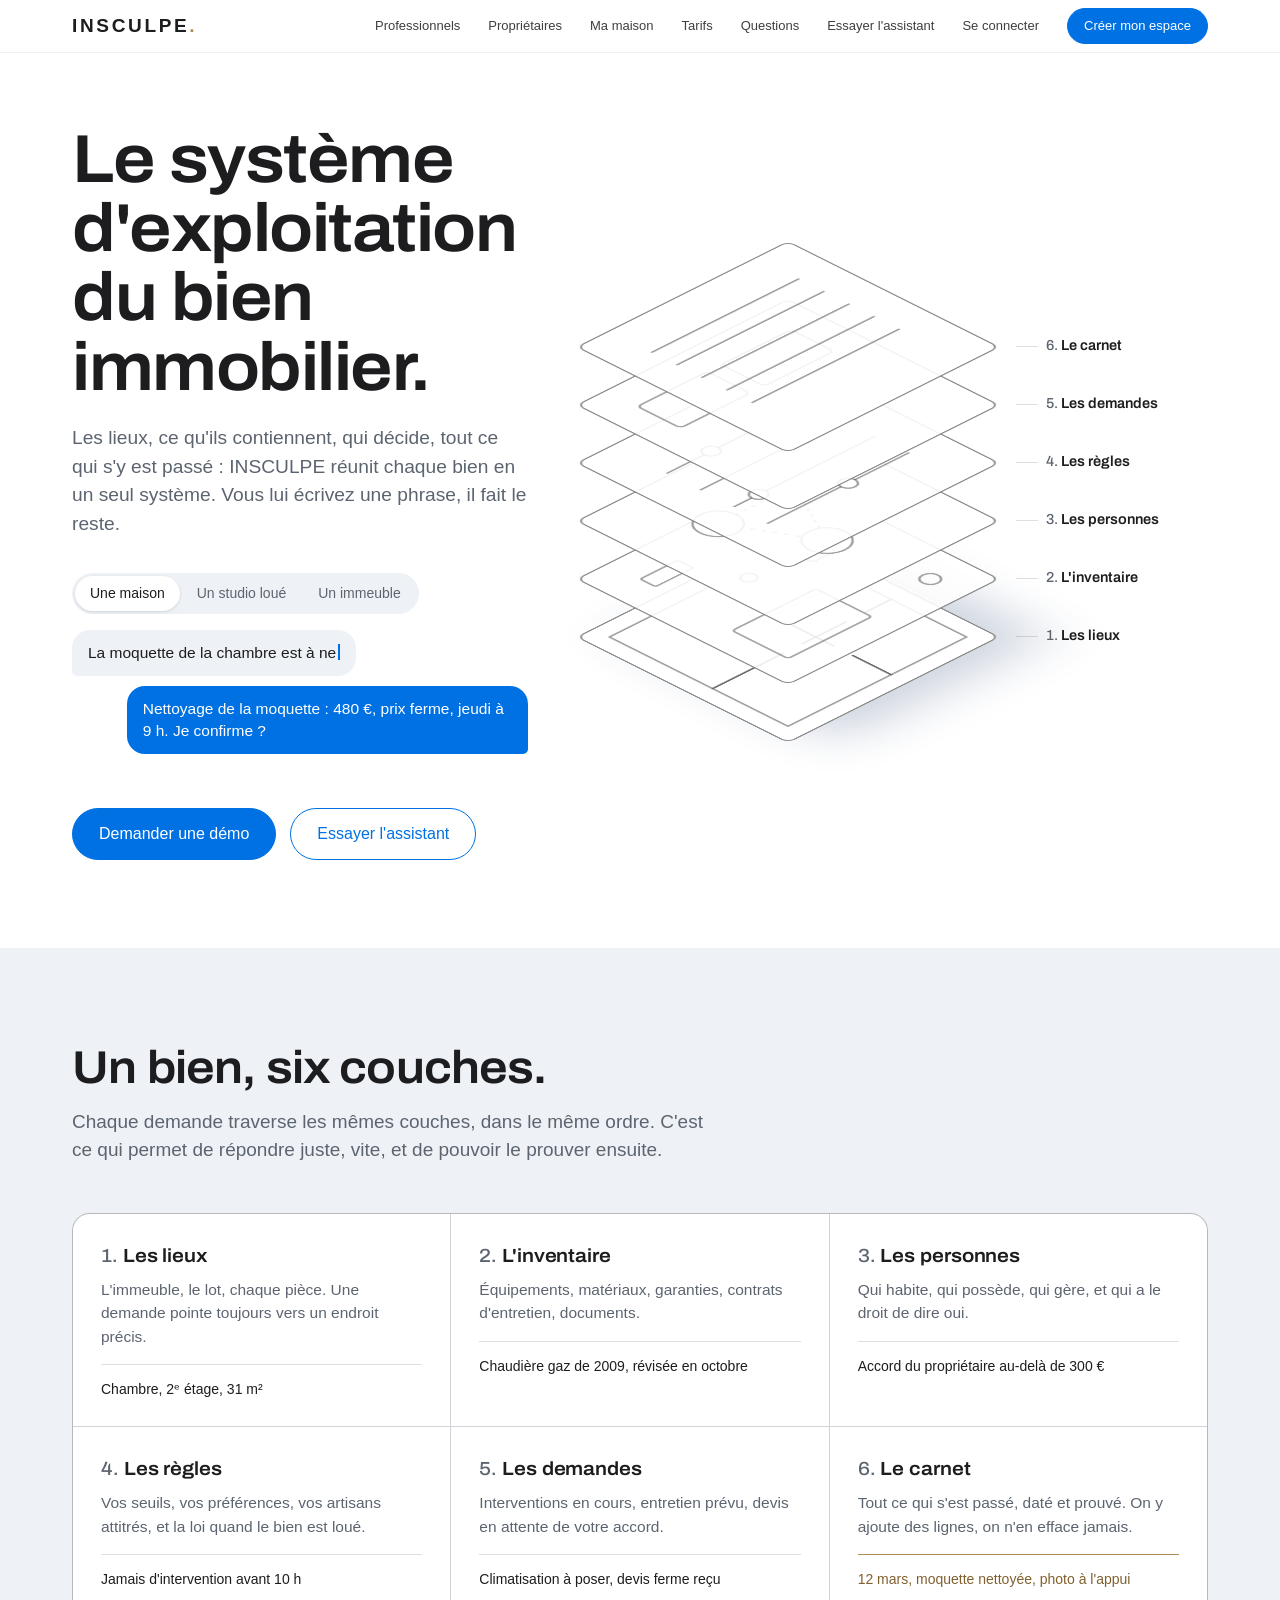
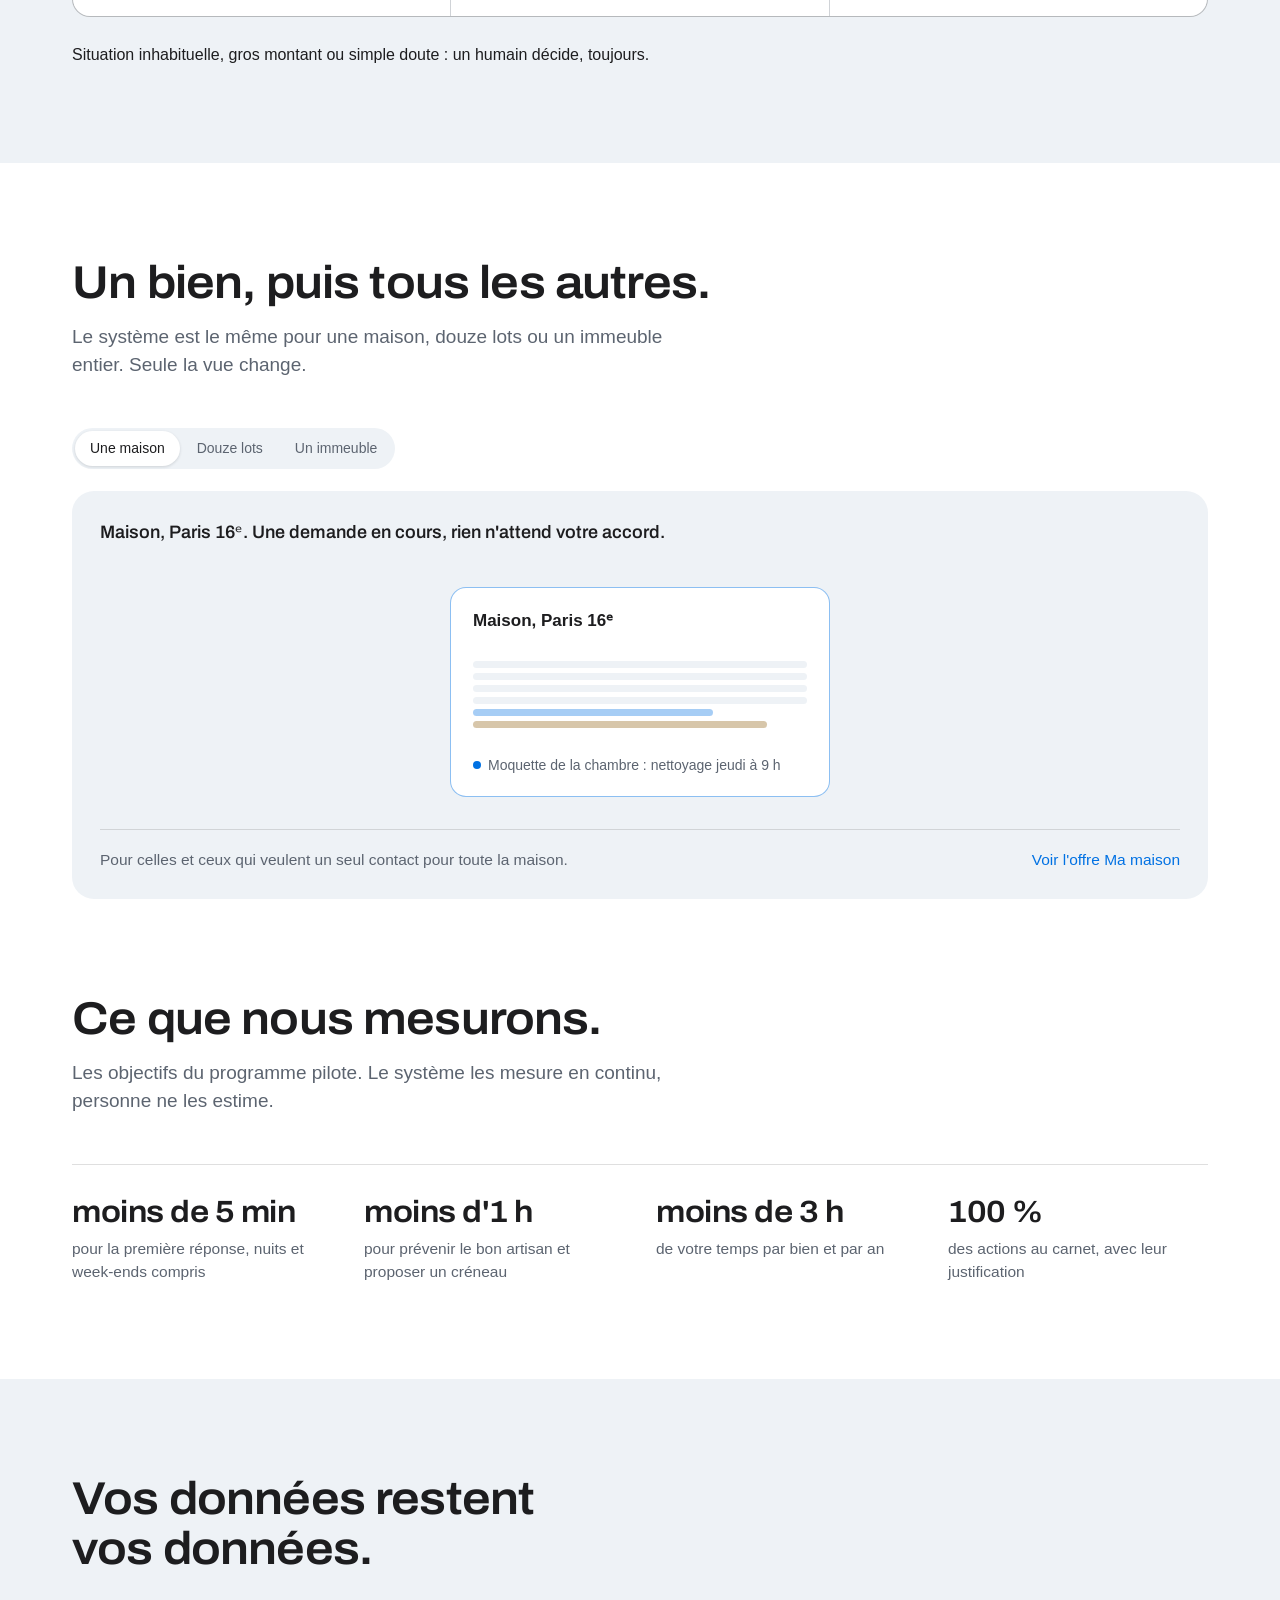
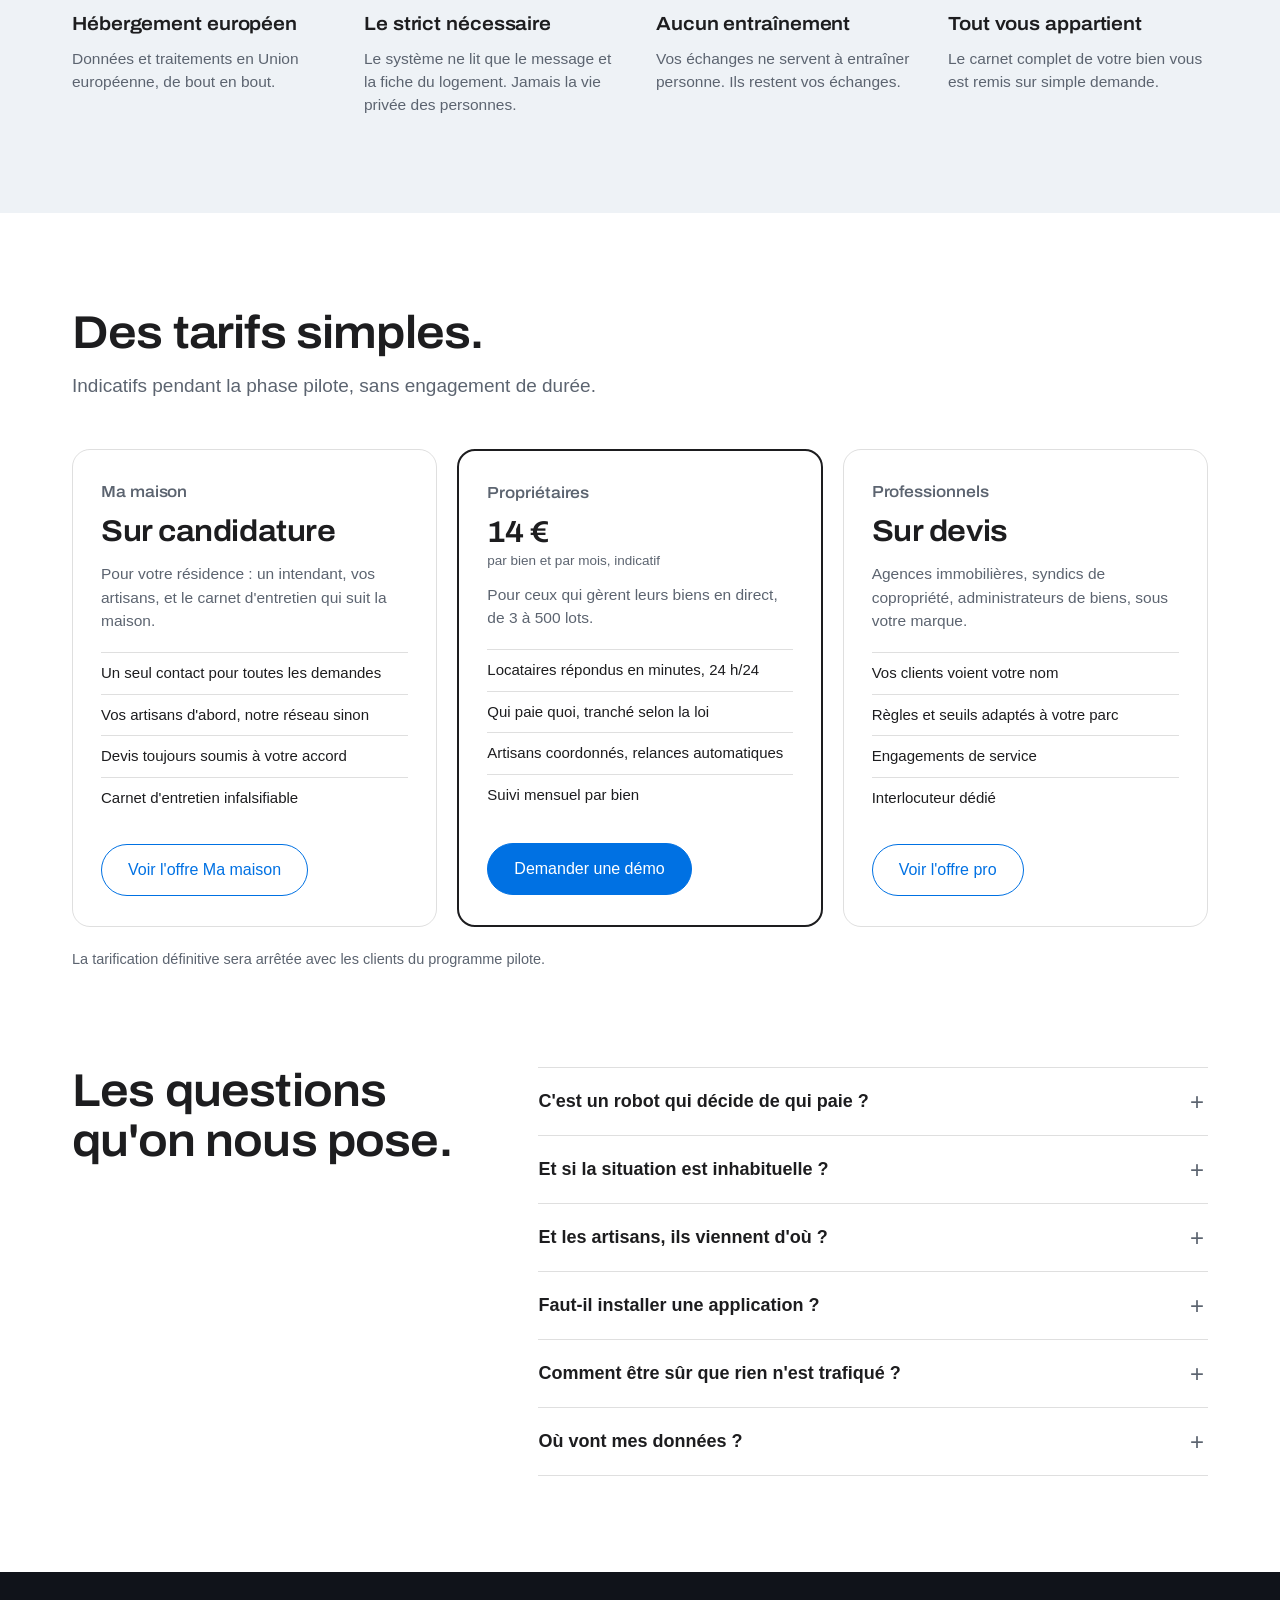
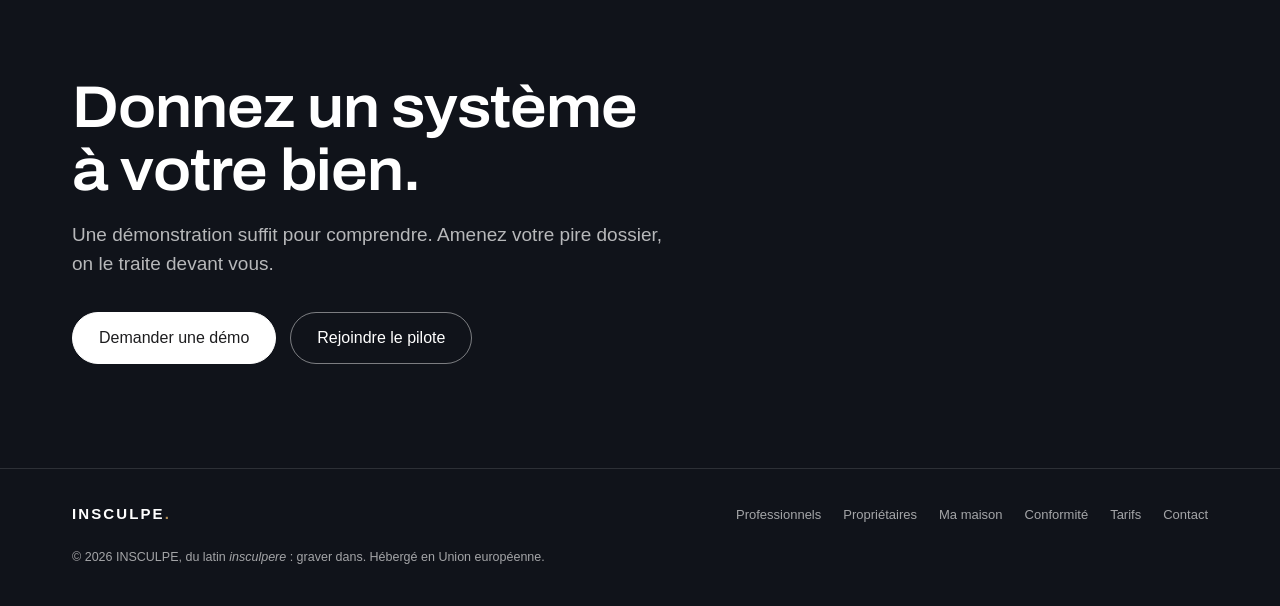
==== commit 860a86cd: "Déploiement du site — 2026-11-20 14:09" ====
--- a/index.html
+++ b/index.html
@@ -3,15 +3,16 @@
 <head>
 <meta charset="utf-8">
 <meta name="viewport" content="width=device-width, initial-scale=1">
-<meta name="description" content="INSCULPE — un pépin dans un logement ? Envoyez un message. Artisan dépêché, qui-paie-quoi tranché selon la loi, et tout est gravé au carnet du bien.">
-<title>INSCULPE — Un pépin ? C'est déjà géré.</title>
-<link rel="stylesheet" href="assets/insculpe.css">
+<meta name="description" content="INSCULPE réunit chaque bien immobilier en un seul système : les lieux, l'inventaire, les personnes, les règles, les demandes et le carnet. Vous lui écrivez, il s'en occupe.">
+<title>INSCULPE — Le système d'exploitation du bien immobilier</title>
+<script>document.documentElement.classList.add('js')</script>
+<link rel="preload" href="assets/fonts/archivo-var.woff2" as="font" type="font/woff2" crossorigin>
+<link rel="stylesheet" href="assets/home.css">
 </head>
 <body>
 
-<!-- ═══ NAV ═══ -->
-<header>
-  <nav class="nav">
+<header class="top">
+  <nav class="nav" aria-label="Navigation principale">
     <a class="wordmark" href="index.html">INSCULPE<b>.</b></a>
     <div class="nav-links">
       <a href="pros.html">Professionnels</a>
@@ -20,510 +21,321 @@
       <a href="#tarifs">Tarifs</a>
       <a href="#faq">Questions</a>
       <a href="https://chat.insculpe.com">Essayer l'assistant</a>
-      <a href="https://chat.insculpe.com/connexion">Se connecter</a>
-      <a class="btn" href="https://chat.insculpe.com/inscription">Créer mon espace</a>
+      <a class="nav-keep" href="https://chat.insculpe.com/connexion">Se connecter</a>
+      <a class="btn btn--small nav-keep" href="https://chat.insculpe.com/inscription">Créer mon espace</a>
     </div>
   </nav>
 </header>
 
-<!-- ═══ HERO ═══ -->
+<main>
+
+<!-- ═══ HERO : le bien, couche par couche ═══ -->
 <section class="hero" id="top">
-  <div class="wrap">
-    <span class="eyebrow reveal">Incidents &amp; petits travaux, pris en charge</span>
-    <h1 class="reveal">Un pépin ?<br>C'est déjà géré.</h1>
-    <p class="sect-sub reveal" style="margin-inline:auto">La fuite de 23 h. La chaudière un 24 décembre. L'artisan qui ne rappelle jamais. Envoyez un message — on s'occupe de tout, et chaque action est gravée au carnet du bien.</p>
-    <div class="hero-ctas reveal">
-      <a class="btn" href="#contact">Demander une démo</a>
-      <a class="btn btn--ghost" href="https://chat.insculpe.com">Essayer l'assistant</a>
-      <a class="tlink" href="#parcours">Voir comment ça marche</a>
-    </div>
-
-    <!-- Mockup produit : message → décision → carnet -->
-    <div class="window reveal">
-      <div class="window-bar">
-        <span class="dot"></span><span class="dot"></span><span class="dot"></span>
-        <span class="window-title">INSCULPE — Studio, Paris IXᵉ</span>
-      </div>
-      <div class="window-body">
-        <div class="pane">
-          <span class="pane-label">Le message — WhatsApp · 19 h 42</span>
-          <div class="bubble">Bonsoir, plus de chauffage depuis hier soir… je crois que la chaudière est en panne 😕<time>19:42</time></div>
-          <div class="bubble bubble--out">Bien reçu. On s'en occupe — un chauffagiste vous propose un créneau d'ici quelques minutes.<time>19:43 ✓✓</time></div>
-        </div>
-        <div class="pane">
-          <span class="pane-label">La décision — selon la loi · 19 h 43</span>
-          <div class="dcard">
-            <div class="drow"><span>Problème</span><b>Chaudière en panne</b></div>
-            <div class="drow"><span>Cause</span><b>Usure de l'équipement</b></div>
-            <div class="drow"><span>À la charge de</span><b><span class="pill pill--info">Propriétaire</span></b></div>
-            <div class="drow"><span>Action</span><b>Chauffagiste prévenu</b></div>
-            <div class="drow"><span>Fondement</span><b>Loi du 6 juillet 1989</b></div>
-          </div>
-          <p class="verify-line">✓ Au moindre doute, un humain prend la main.</p>
-        </div>
-        <div class="pane pane--noir">
-          <span class="pane-label">Le carnet — gravé · 19 h 43</span>
-          <div class="timeline">
-            <div class="tl-row"><time>19:42</time><span>Message reçu</span><i>✓</i></div>
-            <div class="tl-row"><time>19:43</time><span>Situation comprise</span><i>✓</i></div>
-            <div class="tl-row"><time>19:43</time><span>Décision rendue</span><i>✓</i></div>
-            <div class="tl-row"><time>19:43</time><span>Chauffagiste prévenu</span><i>✓</i></div>
-            <div class="tl-seal">■ Gravé au carnet du bien — rien ne s'efface, jamais.</div>
-          </div>
-        </div>
-      </div>
-    </div>
-  </div>
-</section>
-
-<!-- ═══ PERSONAS ═══ -->
-<section class="personas" id="pourqui">
-  <div class="wrap">
-    <div class="head">
-      <h2 class="sect-title reveal">Dites-nous qui vous êtes.</h2>
-      <p class="sect-sub reveal" style="margin-inline:auto">Le même intendant. Trois vies très différentes.</p>
-    </div>
-    <div class="persona-grid">
-      <a class="persona-card reveal" href="pros.html">
-        <span class="pc-ico pc-ico--noir">PRO</span>
-        <span class="eyebrow">Agences · Syndics · Gestionnaires</span>
-        <h3>Vos clients vous jugent<br>sur les pépins.</h3>
-        <p>Vos équipes passent leurs journées à courir après des plombiers. INSCULPE encaisse le flux — sous votre marque. Elles décident, au lieu de subir.</p>
-        <span class="pc-link">Découvrir l'offre pro</span>
-      </a>
-      <a class="persona-card reveal" href="proprietaires-bailleurs.html">
-        <span class="pc-ico pc-ico--bleu">3+</span>
-        <span class="eyebrow">Propriétaires de plusieurs biens</span>
-        <h3>Vos locataires appellent.<br>Plus jamais vous.</h3>
-        <p>Réponse en minutes, artisan coordonné, « qui paie » tranché par la loi plutôt qu'au téléphone. Vos soirées redeviennent des soirées.</p>
-        <span class="pc-link">Découvrir</span>
-      </a>
-      <a class="persona-card reveal" href="proprietaire-occupant.html">
-        <span class="pc-ico pc-ico--sceau">🏠</span>
-        <span class="eyebrow">Propriétaire de votre maison</span>
-        <h3>Un pépin chez vous ?<br>Un seul message.</h3>
-        <p>Fini la chasse à l'artisan. Un contact unique, un devis soumis à votre accord, et un carnet d'entretien qui prendra de la valeur avec la maison.</p>
-        <span class="pc-link">Découvrir</span>
-      </a>
-    </div>
-  </div>
-</section>
-
-<!-- ═══ CARROUSEL « DÉCOUVREZ » ═══ -->
-<section class="discover" id="decouvrir">
-  <div class="wrap">
-    <div class="discover-head">
-      <h2 class="sect-title reveal">Découvrez INSCULPE.</h2>
-      <div class="paddles reveal">
-        <button class="paddle" id="pPrev" aria-label="Précédent">‹</button>
-        <button class="paddle" id="pNext" aria-label="Suivant">›</button>
-      </div>
-    </div>
-  </div>
-  <div class="wrap rail-outer">
-    <div class="rail" id="rail">
-
-      <!-- 1 · Nuit -->
-      <article class="card card--noir reveal">
-        <div class="card-head">
-          <span class="eyebrow">Disponibilité</span>
-          <h3>3 h du matin.<br>Quelqu'un répond.</h3>
-        </div>
-        <div class="card-visual">
-          <div class="scene-nuit">
-            <div class="stars" data-stars="90"></div>
-            <div class="lune"></div>
-            <div class="colline"></div>
-            <div class="fenetre">
-              <div class="fh"><span>03 : 12 — SMS reçu</span><span>pris en charge</span></div>
-              <div class="fv">« Fuite sous l'évier, ça coule beaucoup »</div>
-              <div class="fs">✓ Plombier prévenu · locataire rassuré — 03 : 13</div>
-            </div>
-          </div>
-        </div>
-      </article>
-
-      <!-- 2 · Règles -->
-      <article class="card card--noir reveal">
-        <div class="card-head">
-          <span class="eyebrow">Fini les disputes</span>
-          <h3>Qui paie ?<br>La loi répond.</h3>
-        </div>
-        <div class="card-visual">
-          <div class="scene-regles">
-            <div class="regle-row">
-              <span class="rq">Fuite au robinet<small>entretien courant</small></span>
-              <span class="pill pill--gris">Locataire</span>
-            </div>
-            <div class="regle-row">
-              <span class="rq">Chaudière usée<small>équipement du logement</small></span>
-              <span class="pill pill--info">Propriétaire</span>
-            </div>
-            <div class="regle-row">
-              <span class="rq">Dégât des eaux<small>sinistre</small></span>
-              <span class="pill pill--gris">Assurance</span>
-            </div>
-            <div class="regle-row">
-              <span class="rq">Départ du locataire<small>préavis reçu</small></span>
-              <span class="pill pill--warn">Un humain</span>
-            </div>
-            <div class="regle-foot">Les mêmes règles pour tous, tirées de la loi.<br><b>Difficile de discuter avec le décret.</b></div>
-          </div>
-        </div>
-      </article>
-
-      <!-- 3 · Carnet -->
-      <article class="card reveal">
-        <div class="card-head">
-          <span class="eyebrow">Le carnet du bien</span>
-          <h3>Tout est noté.<br>Rien ne se perd.</h3>
-        </div>
-        <div class="card-visual">
-          <div class="scene-journal">
-            <div class="jrow"><span class="jt">Message du locataire</span><span class="jh">lun. 19:42</span><span class="js">✓</span></div>
-            <div class="jrow"><span class="jt">Prise en charge</span><span class="jh">lun. 19:43</span><span class="js">✓</span></div>
-            <div class="jrow"><span class="jt">Chauffagiste prévenu</span><span class="jh">lun. 19:43</span><span class="js">✓</span></div>
-            <div class="jrow"><span class="jt">Intervention planifiée</span><span class="jh">mar. 08:10</span><span class="js">✓</span></div>
-            <div class="jrow"><span class="jt">Réparé, photo à l'appui</span><span class="jh">jeu. 10:36</span><span class="js">✓</span></div>
-            <div class="jrow"><span class="jt">Propriétaire informé</span><span class="jh">jeu. 10:37</span><span class="js">✓</span></div>
-            <div class="jfoot">Chaque ligne est datée et gravée.<br><b>Rien ne peut être modifié ni effacé — jamais.</b></div>
-          </div>
-        </div>
-      </article>
-
-      <!-- 4 · Humain -->
-      <article class="card reveal">
-        <div class="card-head">
-          <span class="eyebrow">Supervision humaine</span>
-          <h3>Un doute ?<br>Un humain tranche.</h3>
-        </div>
-        <div class="card-visual">
-          <div class="scene-cockpit">
-            <div class="esc">
-              <div class="eh"><b>Départ d'un locataire</b><span class="pill pill--rouge">Prioritaire</span></div>
-              <div class="em">T2 Lyon 3ᵉ — préavis reçu ce matin</div>
-              <div class="esc-actions"><span>Voir le dossier</span><span class="go">Décider</span></div>
-            </div>
-            <div class="esc">
-              <div class="eh"><b>Situation inhabituelle</b><span class="pill pill--warn">À examiner</span></div>
-              <div class="em">« Odeur bizarre dans la cave »</div>
-              <div class="esc-actions"><span>Voir le dossier</span><span class="go">Décider</span></div>
-            </div>
-            <div class="esc">
-              <div class="eh"><b>Devis de 780 €</b><span class="pill pill--warn">Gros montant</span></div>
-              <div class="em">Colonne d'eau — accord du propriétaire requis</div>
-              <div class="esc-actions"><span>Voir le dossier</span><span class="go">Décider</span></div>
-            </div>
-          </div>
-        </div>
-      </article>
-
-      <!-- 5 · Canaux -->
-      <article class="card reveal">
-        <div class="card-head">
-          <span class="eyebrow">Zéro friction</span>
-          <h3>Rien à installer.<br>Un simple message.</h3>
-        </div>
-        <div class="card-visual">
-          <div class="scene-canaux">
-            <div class="icon-grid">
-              <div class="app-ico ico-wa">WhatsApp</div>
-              <div class="app-ico ico-mail">Mail</div>
-              <div class="app-ico ico-sms">SMS</div>
-              <div class="app-ico ico-pdf">PDF</div>
-              <div class="app-ico ico-ins">INS</div>
-              <div class="app-ico ico-cal"><small>1</small></div>
-            </div>
-          </div>
-        </div>
-      </article>
-
-      <!-- 6 · Fin de travaux -->
-      <article class="card reveal">
-        <div class="card-head">
-          <span class="eyebrow">Fin de travaux</span>
-          <h3>« C'est réparé »<br>ne suffit pas.</h3>
-        </div>
-        <div class="card-visual">
-          <div class="scene-quittance">
-            <div class="chrono">Relance auto <b>à J+1</b></div>
-            <div class="doc">
-              <div class="d-mark">INSCULPE</div>
-              <div class="d-title">Rapport d'intervention</div>
-              <div class="d-sub">Chaudière — remplacement de la vanne · Studio, Paris IXᵉ</div>
-              <div class="d-line"><span>Intervenu</span><b>jeudi, 10 h 05</b></div>
-              <div class="d-line"><span>Durée</span><b>1 h 20</b></div>
-              <div class="d-line"><span>Montant</span><b>212,00 €</b></div>
-              <div class="d-stamp">PHOTO À L'APPUI</div>
-            </div>
-          </div>
-        </div>
-      </article>
-
-    </div>
-  </div>
-</section>
-
-<!-- ═══ PARCOURS ═══ -->
-<section class="parcours-bande" id="parcours">
-  <div class="wrap">
-    <div class="head">
-      <h2 class="sect-title reveal">Vous envoyez un message.<br>Voici ce qui se passe.</h2>
-    </div>
-    <div class="flow">
-      <div class="flow-step reveal">
-        <div class="flow-ico">« … »</div>
-        <h3>Reçu</h3>
-        <p>WhatsApp, SMS ou email. Pas de formulaire, pas de compte, pas d'attente.</p>
-      </div>
-      <div class="flow-step reveal">
-        <div class="flow-ico">✓</div>
-        <h3>Compris</h3>
-        <p>Panne, fuite, volet bloqué&nbsp;: la situation est identifiée en quelques secondes.</p>
-      </div>
-      <div class="flow-step reveal">
-        <div class="flow-ico f-noir">§</div>
-        <h3>Décidé</h3>
-        <p>Qui paie, qui répare, qui prévient — tranché par des règles écrites, tirées de la loi.</p>
-      </div>
-      <div class="flow-step reveal">
-        <div class="flow-ico">GO</div>
-        <h3>Réglé</h3>
-        <p>Le bon artisan prévenu, un créneau proposé, chacun tenu informé. Relance auto s'il traîne.</p>
-      </div>
-      <div class="flow-step reveal">
-        <div class="flow-ico f-sceau">INS</div>
-        <h3>Gravé</h3>
-        <p>Chaque étape rejoint le carnet du bien — datée, prouvée, impossible à falsifier.</p>
-      </div>
-    </div>
-    <p class="flow-note reveal">Situation inhabituelle, gros montant ou simple doute → <b>un humain décide, toujours.</b></p>
-  </div>
-</section>
-
-<!-- ═══ LE CARNET — BANDE SOMBRE ═══ -->
-<section class="forever" id="journal">
-  <div class="wrap">
-    <span class="eyebrow reveal">Insculpere — graver dans</span>
-    <h2 class="sect-title reveal" style="margin-top:12px">Gravé. Pour toujours.</h2>
-    <p class="sect-sub reveal" style="margin-inline:auto">Dans dix ans, vous saurez encore qui a réparé quoi, quand, et pour combien. Le carnet suit le bien — pas votre mémoire, pas vos cartons d'archives.</p>
-  </div>
-  <div class="hash-ticker" aria-hidden="true"><div class="hash-track" id="hashTrack"></div></div>
-</section>
-
-<!-- ═══ MÉTRIQUES ═══ -->
-<section class="metrics">
-  <div class="wrap">
-    <div class="metrics-grid">
-      <div class="metric reveal"><span class="num">&lt; 5 <em>min</em></span><p>Première réponse,<br>nuits et week-ends compris</p></div>
-      <div class="metric reveal"><span class="num">&lt; 1 <em>h</em></span><p>Le bon artisan prévenu,<br>créneau proposé</p></div>
-      <div class="metric reveal"><span class="num">&lt; 3 <em>h</em></span><p>De votre temps<br>par bien et par an</p></div>
-      <div class="metric reveal"><span class="num">100 <em>%</em></span><p>Des actions au carnet,<br>avec leur justification</p></div>
-    </div>
-    <p class="metrics-note reveal">Objectifs du programme pilote — mesurés en continu par le système, jamais estimés.</p>
-  </div>
-</section>
-
-<!-- ═══ TROIS ESPACES ═══ -->
-<section class="duo" id="espaces">
-  <div class="wrap">
-    <div class="head">
-      <h2 class="sect-title reveal">Chacun voit ce qui le concerne.</h2>
-      <p class="sect-sub reveal" style="margin-inline:auto">Le même carnet, trois regards — propriétaire, professionnel, occupant.</p>
-    </div>
-    <div class="duo-grid">
-
-      <div class="duo-card reveal">
-        <span class="eyebrow">Portail propriétaire</span>
-        <h3>Un suivi.<br>Clair et net.</h3>
-        <p>Interventions, dépenses, décisions — une page par bien, en lecture seule. Et le point mensuel par email.</p>
-        <div class="duo-visual">
-          <div class="releve">
-            <div class="r-h"><span class="r-t">SUIVI</span><span class="r-p">Juin 2026 — Studio, Paris IXᵉ</span></div>
-            <div class="r-line"><span>Chaudière — vanne remplacée, photo ✓</span><b>212,00 €</b></div>
-            <div class="r-line"><span>Fuite robinet — charge locative</span><b>—</b></div>
-            <div class="r-line"><span>Volet séjour — devis, votre accord requis</span><b>180,00 €</b></div>
-            <div class="r-line total"><span>Dépenses du mois</span><b>212,00 €</b></div>
-          </div>
-        </div>
-      </div>
-
-      <div class="duo-card reveal">
-        <span class="eyebrow">Portail pro</span>
-        <h3>Le cockpit.<br>Rien que l'essentiel.</h3>
-        <p>Les dossiers qui méritent un regard humain, avec tout l'historique du bien sous les yeux. Décision en un clic — gravée, comme le reste.</p>
-        <div class="duo-visual">
-          <div class="mini-cockpit">
-            <div class="esc">
-              <div class="eh"><b>Départ d'un locataire</b><span class="pill pill--rouge">Prioritaire</span></div>
-              <div class="em">T2 Lyon 3ᵉ — préavis reçu ce matin</div>
-              <div class="esc-actions"><span>Voir le dossier</span><span class="go">Décider</span></div>
-            </div>
-            <div class="esc">
-              <div class="eh"><b>Devis de 780 €</b><span class="pill pill--warn">Gros montant</span></div>
-              <div class="em">Colonne d'eau — accord du propriétaire</div>
-              <div class="esc-actions"><span>Voir le dossier</span><span class="go">Décider</span></div>
-            </div>
-          </div>
-        </div>
-      </div>
-
-      <div class="duo-card reveal">
-        <span class="eyebrow">App occupant</span>
-        <h3>Signaler, suivre.<br>Dans la poche.</h3>
-        <p>Déclarer un pépin, suivre l'intervention, retrouver l'historique — ou simplement continuer sur WhatsApp. Au choix.</p>
-        <div class="duo-visual">
-          <div class="phone">
-            <div class="phone-screen">
-              <div class="phone-notch"></div>
-              <div class="app-title">INSCULPE</div>
-              <div class="app-row"><span>Chaudière<small>réparée jeudi · photo à l'appui</small></span><span class="dl">✓</span></div>
-              <div class="app-row"><span>Volet séjour<small>artisan prévenu · créneau proposé</small></span><span class="dl">…</span></div>
-              <span class="app-cta">＋ Déclarer un pépin</span>
-              <div class="app-status">Réponse en général <b>en moins de 5 minutes</b></div>
-            </div>
-          </div>
-        </div>
-      </div>
-
-    </div>
+  <div class="wrap hero-grid">
+
+    <div class="hero-text">
+      <h1>Le système d'exploitation du bien immobilier.</h1>
+      <p class="lead">Les lieux, ce qu'ils contiennent, qui décide, tout ce qui s'y est passé&nbsp;: INSCULPE réunit chaque bien en un seul système. Vous lui écrivez une phrase, il fait le reste.</p>
+
+      <div class="demo" id="demo">
+        <div class="demo-tabs" role="group" aria-label="Choisir un exemple">
+          <button type="button" class="tab is-on" data-sc="maison" aria-pressed="true">Une maison</button>
+          <button type="button" class="tab" data-sc="studio" aria-pressed="false">Un studio loué</button>
+          <button type="button" class="tab" data-sc="immeuble" aria-pressed="false">Un immeuble</button>
+        </div>
+        <div class="demo-talk" aria-live="polite">
+          <p class="msg msg--in"><span id="msgIn">La moquette de la chambre est à nettoyer.</span><i class="caret" aria-hidden="true"></i></p>
+          <p class="msg msg--out" id="msgOut">Nettoyage de la moquette&nbsp;: 480&nbsp;€, prix ferme, jeudi à 9&nbsp;h. Je confirme&nbsp;?</p>
+        </div>
+      </div>
+
+      <div class="hero-ctas">
+        <a class="btn" href="#contact">Demander une démo</a>
+        <a class="btn btn--ghost" href="https://chat.insculpe.com">Essayer l'assistant</a>
+      </div>
+    </div>
+
+    <div class="stage" id="stage">
+      <div class="stack" aria-hidden="true">
+
+        <div class="plate" style="--i:0" data-layer="lieux">
+          <svg viewBox="0 0 300 300">
+            <rect class="room" data-room="sejour" x="22" y="22" width="148" height="148"/>
+            <rect class="room" data-room="cuisine" x="170" y="22" width="108" height="88"/>
+            <rect class="room" data-room="sdb" x="170" y="110" width="108" height="60"/>
+            <rect class="room" data-room="chambre" x="22" y="170" width="148" height="108"/>
+            <rect class="room" data-room="entree" x="170" y="170" width="108" height="108"/>
+            <path class="door" d="M150 170h-26M170 196v26M214 170h26M170 60v24"/>
+          </svg>
+        </div>
+
+        <div class="plate" style="--i:1" data-layer="inventaire">
+          <svg viewBox="0 0 300 300">
+            <rect class="eq eq--area" data-eq="moquette" x="36" y="184" width="120" height="80" rx="4"/>
+            <rect class="eq" data-eq="chaudiere" x="236" y="36" width="28" height="28" rx="3"/>
+            <circle class="eq" data-eq="interphone" cx="252" cy="252" r="11"/>
+            <rect class="eq" x="44" y="44" width="54" height="22" rx="3"/>
+            <circle class="eq" cx="124" cy="120" r="9"/>
+            <rect class="eq" x="192" y="124" width="36" height="20" rx="3"/>
+            <circle class="eq" cx="196" cy="48" r="8"/>
+          </svg>
+        </div>
+
+        <div class="plate" style="--i:2" data-layer="personnes">
+          <svg viewBox="0 0 300 300">
+            <path class="link" d="M96 104 L204 104 L150 206 Z"/>
+            <circle class="who" data-who="proprio" cx="96" cy="104" r="26"/>
+            <circle class="who" data-who="occupant" cx="204" cy="104" r="26"/>
+            <circle class="who" data-who="pro" cx="150" cy="206" r="26"/>
+          </svg>
+        </div>
+
+        <div class="plate" style="--i:3" data-layer="regles">
+          <svg viewBox="0 0 300 300">
+            <path class="rail" d="M48 78h204M48 126h204M48 174h204M48 222h204"/>
+            <circle class="knob" cx="112" cy="78" r="10"/>
+            <circle class="knob" cx="196" cy="126" r="10"/>
+            <circle class="knob" cx="84" cy="174" r="10"/>
+            <circle class="knob" cx="164" cy="222" r="10"/>
+          </svg>
+        </div>
+
+        <div class="plate" style="--i:4" data-layer="demandes">
+          <svg viewBox="0 0 300 300">
+            <rect class="ticket" x="40" y="44" width="100" height="62" rx="6"/>
+            <rect class="ticket" x="160" y="44" width="100" height="62" rx="6"/>
+            <rect class="ticket ticket--new" x="40" y="126" width="220" height="130" rx="8"/>
+            <path class="ticket-lines" d="M62 162h120M62 190h170M62 218h90"/>
+          </svg>
+        </div>
+
+        <div class="plate" style="--i:5" data-layer="carnet">
+          <svg viewBox="0 0 300 300">
+            <path class="rows" d="M44 60h212M44 96h212M44 132h212M44 168h212M44 204h212"/>
+            <path class="engrave" pathLength="1" d="M44 240h212"/>
+          </svg>
+        </div>
+
+      </div>
+
+      <ol class="labels" id="labels">
+        <li style="--i:0" data-layer="lieux"><b>Les lieux</b><span></span></li>
+        <li style="--i:1" data-layer="inventaire"><b>L'inventaire</b><span></span></li>
+        <li style="--i:2" data-layer="personnes"><b>Les personnes</b><span></span></li>
+        <li style="--i:3" data-layer="regles"><b>Les règles</b><span></span></li>
+        <li style="--i:4" data-layer="demandes"><b>Les demandes</b><span></span></li>
+        <li style="--i:5" data-layer="carnet"><b>Le carnet</b><span></span></li>
+      </ol>
+
+      <p class="readout" id="readout" aria-hidden="true"><b></b><span></span></p>
+    </div>
+
+  </div>
+</section>
+
+<!-- ═══ LES SIX COUCHES ═══ -->
+<section class="couches" id="couches">
+  <div class="wrap">
+    <div class="sect-head">
+      <h2>Un bien, six couches.</h2>
+      <p>Chaque demande traverse les mêmes couches, dans le même ordre. C'est ce qui permet de répondre juste, vite, et de pouvoir le prouver ensuite.</p>
+    </div>
+    <ol class="couche-list">
+      <li>
+        <h3>Les lieux</h3>
+        <p>L'immeuble, le lot, chaque pièce. Une demande pointe toujours vers un endroit précis.</p>
+        <p class="ex">Chambre, 2ᵉ étage, 31 m²</p>
+      </li>
+      <li>
+        <h3>L'inventaire</h3>
+        <p>Équipements, matériaux, garanties, contrats d'entretien, documents.</p>
+        <p class="ex">Chaudière gaz de 2009, révisée en octobre</p>
+      </li>
+      <li>
+        <h3>Les personnes</h3>
+        <p>Qui habite, qui possède, qui gère, et qui a le droit de dire oui.</p>
+        <p class="ex">Accord du propriétaire au-delà de 300 €</p>
+      </li>
+      <li>
+        <h3>Les règles</h3>
+        <p>Vos seuils, vos préférences, vos artisans attitrés, et la loi quand le bien est loué.</p>
+        <p class="ex">Jamais d'intervention avant 10 h</p>
+      </li>
+      <li>
+        <h3>Les demandes</h3>
+        <p>Interventions en cours, entretien prévu, devis en attente de votre accord.</p>
+        <p class="ex">Climatisation à poser, devis ferme reçu</p>
+      </li>
+      <li>
+        <h3>Le carnet</h3>
+        <p>Tout ce qui s'est passé, daté et prouvé. On y ajoute des lignes, on n'en efface jamais.</p>
+        <p class="ex">12 mars, moquette nettoyée, photo à l'appui</p>
+      </li>
+    </ol>
+    <p class="couche-note">Situation inhabituelle, gros montant ou simple doute&nbsp;: un humain décide, toujours.</p>
+  </div>
+</section>
+
+<!-- ═══ DU BIEN AU PARC ═══ -->
+<section class="parc" id="parc">
+  <div class="wrap">
+    <div class="sect-head">
+      <h2>Un bien, puis tous les autres.</h2>
+      <p>Le système est le même pour une maison, douze lots ou un immeuble entier. Seule la vue change.</p>
+    </div>
+
+    <div class="parc-switch" role="group" aria-label="Changer de vue">
+      <button type="button" class="seg is-on" data-vue="un" aria-pressed="true">Une maison</button>
+      <button type="button" class="seg" data-vue="douze" aria-pressed="false">Douze lots</button>
+      <button type="button" class="seg" data-vue="immeuble" aria-pressed="false">Un immeuble</button>
+    </div>
+
+    <div class="parc-board">
+      <p class="parc-resume" id="parcResume" aria-live="polite">Maison, Paris 16ᵉ. Une demande en cours, rien n'attend votre accord.</p>
+      <div class="parc-stage" id="parcStage" data-vue="un">
+        <div class="batiment" aria-hidden="true"></div>
+      </div>
+      <p class="parc-pour">
+        <span id="parcPour">Pour celles et ceux qui veulent un seul contact pour toute la maison.</span>
+        <a id="parcLien" href="proprietaire-occupant.html">Voir l'offre Ma maison</a>
+      </p>
+    </div>
+  </div>
+</section>
+
+<!-- ═══ ENGAGEMENTS ═══ -->
+<section class="mesures">
+  <div class="wrap">
+    <div class="sect-head">
+      <h2>Ce que nous mesurons.</h2>
+      <p>Les objectifs du programme pilote. Le système les mesure en continu, personne ne les estime.</p>
+    </div>
+    <dl class="mesure-grid">
+      <div><dt>moins de 5 min</dt><dd>pour la première réponse, nuits et week-ends compris</dd></div>
+      <div><dt>moins d'1 h</dt><dd>pour prévenir le bon artisan et proposer un créneau</dd></div>
+      <div><dt>moins de 3 h</dt><dd>de votre temps par bien et par an</dd></div>
+      <div><dt>100 %</dt><dd>des actions au carnet, avec leur justification</dd></div>
+    </dl>
   </div>
 </section>
 
 <!-- ═══ CONFORMITÉ ═══ -->
 <section class="conf" id="conformite">
   <div class="wrap">
-    <div class="head">
-      <h2 class="sect-title reveal">Vos données restent vos données.</h2>
-      <p class="sect-sub reveal" style="margin-inline:auto">La confiance n'est pas une promesse. C'est l'architecture.</p>
-    </div>
-    <div class="conf-grid">
-      <div class="conf-card reveal">
-        <div class="ci">UE</div>
-        <h3>Hébergement européen</h3>
-        <p>Données et traitements en Union européenne, de bout en bout.</p>
-      </div>
-      <div class="conf-card reveal">
-        <div class="ci">−</div>
-        <h3>Le strict nécessaire</h3>
-        <p>Le système ne lit que le message et la fiche du logement. Jamais la vie privée des personnes.</p>
-      </div>
-      <div class="conf-card reveal">
-        <div class="ci">∅</div>
-        <h3>Zéro entraînement</h3>
-        <p>Vos échanges ne servent à entraîner personne. Ils restent vos échanges.</p>
-      </div>
-      <div class="conf-card reveal">
-        <div class="ci">⇩</div>
-        <h3>Tout vous appartient</h3>
-        <p>Le carnet complet de votre bien vous est remis sur simple demande.</p>
-      </div>
-    </div>
+    <div class="sect-head">
+      <h2>Vos données restent vos données.</h2>
+    </div>
+    <ul class="conf-list">
+      <li><h3>Hébergement européen</h3><p>Données et traitements en Union européenne, de bout en bout.</p></li>
+      <li><h3>Le strict nécessaire</h3><p>Le système ne lit que le message et la fiche du logement. Jamais la vie privée des personnes.</p></li>
+      <li><h3>Aucun entraînement</h3><p>Vos échanges ne servent à entraîner personne. Ils restent vos échanges.</p></li>
+      <li><h3>Tout vous appartient</h3><p>Le carnet complet de votre bien vous est remis sur simple demande.</p></li>
+    </ul>
   </div>
 </section>
 
 <!-- ═══ TARIFS ═══ -->
-<section class="pricing" id="tarifs">
-  <div class="wrap">
-    <div class="head">
-      <h2 class="sect-title reveal">Des tarifs simples.</h2>
-      <p class="sect-sub reveal" style="margin-inline:auto">Indicatifs pendant la phase pilote — sans engagement de durée.</p>
+<section class="tarifs" id="tarifs">
+  <div class="wrap">
+    <div class="sect-head">
+      <h2>Des tarifs simples.</h2>
+      <p>Indicatifs pendant la phase pilote, sans engagement de durée.</p>
     </div>
     <div class="plans">
-      <div class="plan reveal">
-        <span class="eyebrow">Ma maison</span>
-        <div class="price">Sur candidature</div>
-        <p class="p-desc">Pour votre résidence — un intendant, vos artisans, et le carnet d'entretien qui suit la maison.</p>
+      <div class="plan">
+        <h3>Ma maison</h3>
+        <p class="prix">Sur candidature</p>
+        <p class="plan-desc">Pour votre résidence&nbsp;: un intendant, vos artisans, et le carnet d'entretien qui suit la maison.</p>
         <ul>
-          <li>Un seul contact pour tous les pépins</li>
+          <li>Un seul contact pour toutes les demandes</li>
           <li>Vos artisans d'abord, notre réseau sinon</li>
           <li>Devis toujours soumis à votre accord</li>
           <li>Carnet d'entretien infalsifiable</li>
         </ul>
-        <a class="btn btn--ghost" href="proprietaire-occupant.html">Découvrir</a>
-      </div>
-      <div class="plan plan--star reveal">
-        <span class="eyebrow">Propriétaires</span>
-        <div class="price">14 € <small>/ bien / mois — indicatif</small></div>
-        <p class="p-desc">Pour ceux qui gèrent leurs biens en direct, de 3 à 500 lots. Tous les pépins, pris en charge.</p>
+        <a class="btn btn--ghost" href="proprietaire-occupant.html">Voir l'offre Ma maison</a>
+      </div>
+      <div class="plan plan--star">
+        <h3>Propriétaires</h3>
+        <p class="prix">14 € <small>par bien et par mois, indicatif</small></p>
+        <p class="plan-desc">Pour ceux qui gèrent leurs biens en direct, de 3 à 500 lots.</p>
         <ul>
           <li>Locataires répondus en minutes, 24 h/24</li>
-          <li>Qui-paie-quoi tranché selon la loi</li>
-          <li>Artisans coordonnés, relances auto</li>
+          <li>Qui paie quoi, tranché selon la loi</li>
+          <li>Artisans coordonnés, relances automatiques</li>
           <li>Suivi mensuel par bien</li>
         </ul>
         <a class="btn" href="#contact">Demander une démo</a>
       </div>
-      <div class="plan reveal">
-        <span class="eyebrow">Professionnels</span>
-        <div class="price">Sur devis</div>
-        <p class="p-desc">Agences immobilières, syndics de copropriété, administrateurs de biens — sous votre marque.</p>
+      <div class="plan">
+        <h3>Professionnels</h3>
+        <p class="prix">Sur devis</p>
+        <p class="plan-desc">Agences immobilières, syndics de copropriété, administrateurs de biens, sous votre marque.</p>
         <ul>
-          <li>Marque blanche — vos clients voient votre nom</li>
+          <li>Vos clients voient votre nom</li>
           <li>Règles et seuils adaptés à votre parc</li>
           <li>Engagements de service</li>
           <li>Interlocuteur dédié</li>
         </ul>
-        <a class="btn btn--ghost" href="pros.html">Découvrir l'offre pro</a>
-      </div>
-    </div>
-    <p class="pricing-note reveal">La tarification définitive sera arrêtée avec les clients du programme pilote.</p>
+        <a class="btn btn--ghost" href="pros.html">Voir l'offre pro</a>
+      </div>
+    </div>
+    <p class="tarifs-note">La tarification définitive sera arrêtée avec les clients du programme pilote.</p>
   </div>
 </section>
 
 <!-- ═══ FAQ ═══ -->
 <section class="faq" id="faq">
-  <div class="wrap">
-    <div class="head">
-      <h2 class="sect-title reveal">Les questions qu'on nous pose.</h2>
-    </div>
-    <div class="faq-list reveal">
+  <div class="wrap faq-wrap">
+    <div class="sect-head">
+      <h2>Les questions qu'on nous pose.</h2>
+    </div>
+    <div class="faq-list">
       <details>
         <summary>C'est un robot qui décide de qui paie ?</summary>
-        <p>Non. La technologie sert à lire et comprendre les messages — c'est tout. La décision sort de règles écrites noir sur blanc, tirées de la loi&nbsp;: qui paie, qui répare, qui prévient. Les mêmes règles pour tout le monde, et chaque décision cite le texte sur lequel elle s'appuie.</p>
+        <p>Non. La technologie sert à lire et comprendre les messages, c'est tout. La décision sort de règles écrites noir sur blanc, tirées de la loi&nbsp;: qui paie, qui répare, qui prévient. Les mêmes règles pour tout le monde, et chaque décision cite le texte sur lequel elle s'appuie.</p>
       </details>
       <details>
         <summary>Et si la situation est inhabituelle ?</summary>
-        <p>Un humain prend la main. Situation jamais vue, gros montant, départ d'un locataire — ou simple doute&nbsp;: le dossier remonte à une personne, avec tout l'historique du bien sous les yeux. Sa décision est gravée au carnet comme le reste.</p>
+        <p>Un humain prend la main. Situation jamais vue, gros montant, départ d'un locataire ou simple doute&nbsp;: le dossier remonte à une personne, avec tout l'historique du bien sous les yeux. Sa décision est gravée au carnet comme le reste.</p>
       </details>
       <details>
         <summary>Et les artisans, ils viennent d'où ?</summary>
-        <p>De chez vous, d'abord&nbsp;: vos artisans de confiance sont contactés en premier. À défaut, le réseau du programme pilote prend le relais. Rien n'est engagé au-dessus de vos seuils sans votre accord, l'artisan est relancé automatiquement s'il tarde — et la clôture exige une photo.</p>
-      </details>
-      <details>
-        <summary>Les occupants doivent-ils installer une application ?</summary>
-        <p>Rien n'est imposé. Ils peuvent tout faire par WhatsApp, SMS ou email — le numéro suffit. L'app est là en plus, pour ceux qui la préfèrent&nbsp;: déclarer un pépin, suivre l'intervention, retrouver l'historique. Les deux chemins alimentent le même carnet.</p>
+        <p>De chez vous, d'abord&nbsp;: vos artisans de confiance sont contactés en premier. À défaut, le réseau du programme pilote prend le relais. Rien n'est engagé au-dessus de vos seuils sans votre accord, l'artisan est relancé automatiquement s'il tarde, et la clôture exige une photo.</p>
+      </details>
+      <details>
+        <summary>Faut-il installer une application ?</summary>
+        <p>Rien n'est imposé. Tout peut se faire par WhatsApp, SMS ou email, le numéro suffit. L'espace en ligne est là en plus, pour suivre une intervention ou retrouver l'historique. Les deux chemins alimentent le même carnet.</p>
       </details>
       <details>
         <summary>Comment être sûr que rien n'est trafiqué ?</summary>
-        <p>Le carnet de votre bien fonctionne comme un registre notarial&nbsp;: on ne peut qu'y ajouter des lignes, jamais en modifier ni en effacer. Chaque ligne est verrouillée avec toutes celles qui la précèdent — toucher à une seule rendrait la falsification immédiatement visible. Vous n'avez pas à nous croire sur parole&nbsp;: ça se vérifie.</p>
+        <p>Le carnet de votre bien fonctionne comme un registre notarial&nbsp;: on ne peut qu'y ajouter des lignes, jamais en modifier ni en effacer. Chaque ligne est verrouillée avec toutes celles qui la précèdent, et toucher à une seule rendrait la falsification immédiatement visible. Vous n'avez pas à nous croire sur parole&nbsp;: ça se vérifie.</p>
       </details>
       <details>
         <summary>Où vont mes données ?</summary>
-        <p>En Europe, de bout en bout. Le système ne lit que le strict nécessaire — le message et la fiche du logement, jamais la vie privée des personnes. Rien ne sert à entraîner quoi que ce soit. Et le carnet complet de votre bien vous est remis sur simple demande.</p>
-      </details>
-    </div>
-  </div>
-</section>
-
-<!-- ═══ CTA FINAL ═══ -->
+        <p>En Europe, de bout en bout. Le système ne lit que le strict nécessaire, et rien ne sert à entraîner quoi que ce soit. Le carnet complet de votre bien vous est remis sur simple demande.</p>
+      </details>
+    </div>
+  </div>
+</section>
+
+<!-- ═══ CONTACT ═══ -->
 <section class="final" id="contact">
   <div class="wrap">
-    <span class="eyebrow reveal">Phase pilote — sur candidature</span>
-    <h2 class="reveal">Le prochain pépin,<br>ne le gérez pas.</h2>
-    <p class="reveal">Une démonstration suffit pour comprendre. Amenez votre pire dossier — on le traite devant vous.</p>
-    <div class="final-ctas reveal">
-      <a class="btn" href="mailto:contact@insculpe.com?subject=Demande%20de%20d%C3%A9mo%20INSCULPE">Demander une démo</a>
-      <a class="btn btn--ghost" href="mailto:contact@insculpe.com?subject=Candidature%20programme%20pilote">Rejoindre le pilote</a>
-    </div>
-  </div>
-</section>
-
-<!-- ═══ FOOTER ═══ -->
-<footer>
+    <h2>Donnez un système à votre bien.</h2>
+    <p>Une démonstration suffit pour comprendre. Amenez votre pire dossier, on le traite devant vous.</p>
+    <div class="final-ctas">
+      <a class="btn btn--blanc" href="mailto:contact@insculpe.com?subject=Demande%20de%20d%C3%A9mo%20INSCULPE">Demander une démo</a>
+      <a class="btn btn--trait" href="mailto:contact@insculpe.com?subject=Candidature%20programme%20pilote">Rejoindre le pilote</a>
+    </div>
+  </div>
+</section>
+
+</main>
+
+<footer class="foot">
   <div class="wrap">
     <div class="foot-grid">
-      <a class="wordmark" href="index.html" style="font-size:15px">INSCULPE<b>.</b></a>
+      <a class="wordmark" href="index.html">INSCULPE<b>.</b></a>
       <div class="foot-links">
         <a href="pros.html">Professionnels</a>
         <a href="proprietaires-bailleurs.html">Propriétaires</a>
@@ -533,10 +345,10 @@
         <a href="mailto:contact@insculpe.com">Contact</a>
       </div>
     </div>
-    <p class="foot-legal">© <span id="year">2026</span> INSCULPE — <em>insculpere</em> : graver dans, sceller. Les pépins de vos biens, gérés — hébergé en Union européenne.</p>
+    <p class="foot-legal">© <span id="year">2026</span> INSCULPE, du latin <em>insculpere</em>&nbsp;: graver dans. Hébergé en Union européenne.</p>
   </div>
 </footer>
 
-<script src="assets/insculpe.js"></script>
+<script src="assets/home.js"></script>
 </body>
 </html>
--- a/assets/home.css
+++ b/assets/home.css
@@ -0,0 +1,393 @@
+/* ══════════════════════════════════════════════════════════════
+   INSCULPE — homepage « le bien, couche par couche »
+   Feuille autonome (les pages personas gardent insculpe.css).
+   Bleu = le signal qui circule. Bronze = ce qui est gravé.
+   ══════════════════════════════════════════════════════════════ */
+@font-face {
+  font-family: "Archivo";
+  src: url("fonts/archivo-var.woff2") format("woff2");
+  font-weight: 100 900;
+  font-stretch: 62% 125%;
+  font-display: swap;
+}
+
+:root {
+  --blanc: #ffffff;
+  --calque: #eef2f6;        /* papier calque : fond des scènes */
+  --encre: #1d1d1f;
+  --encre-2: #5c6470;
+  --trait: rgba(29, 29, 31, .14);
+  --bleu: #0071e3;
+  --bleu-h: #0062c4;
+  --sceau: #b08d57;         /* bronze : le gravé */
+  --sceau-texte: #80602f;
+  --nuit: #10131a;
+  --sans: -apple-system, BlinkMacSystemFont, "SF Pro Text", "Segoe UI", Helvetica, Arial, sans-serif;
+  --titre: "Archivo", var(--sans);
+  --gap: 58px;              /* écart vertical entre deux couches */
+}
+
+* { margin: 0; padding: 0; box-sizing: border-box; }
+html { scroll-behavior: smooth; }
+body {
+  background: var(--blanc);
+  color: var(--encre);
+  font-family: var(--sans);
+  font-size: 17px;
+  line-height: 1.5;
+  -webkit-font-smoothing: antialiased;
+  overflow-x: hidden;
+}
+a { color: inherit; }
+ol, ul { list-style: none; }
+button { font: inherit; color: inherit; cursor: pointer; }
+:focus-visible { outline: 2px solid var(--bleu); outline-offset: 3px; border-radius: 4px; }
+::selection { background: rgba(0, 113, 227, .18); }
+
+.wrap { max-width: 1200px; margin: 0 auto; padding: 0 32px; }
+
+h1, h2, h3 { font-family: var(--titre); font-stretch: 108%; text-wrap: balance; }
+h1 { font-size: clamp(40px, 5.3vw, 70px); font-weight: 640; line-height: 1.02; letter-spacing: -.022em; }
+h2 { font-size: clamp(30px, 3.6vw, 46px); font-weight: 620; line-height: 1.08; letter-spacing: -.018em; }
+h3 { font-size: 19px; font-weight: 620; letter-spacing: -.005em; }
+
+/* ── Boutons ─────────────────────────────────────────────────── */
+.btn {
+  display: inline-block;
+  background: var(--bleu); color: #fff;
+  font-size: 16px; font-weight: 500; text-decoration: none;
+  padding: 13px 26px; border-radius: 999px; border: 1px solid var(--bleu);
+  transition: background .2s, color .2s, border-color .2s;
+}
+.btn:hover { background: var(--bleu-h); border-color: var(--bleu-h); }
+.btn--small { padding: 7px 16px; font-size: 13px; }
+.btn--ghost { background: transparent; color: var(--bleu); }
+.btn--ghost:hover { background: var(--bleu); color: #fff; }
+.btn--blanc { background: #fff; color: var(--encre); border-color: #fff; }
+.btn--blanc:hover { background: #e4e8ee; border-color: #e4e8ee; }
+.btn--trait { background: transparent; color: #fff; border-color: rgba(255, 255, 255, .45); }
+.btn--trait:hover { background: rgba(255, 255, 255, .12); border-color: #fff; }
+
+/* ── Nav ─────────────────────────────────────────────────────── */
+.top {
+  position: sticky; top: 0; z-index: 100;
+  background: rgba(255, 255, 255, .78);
+  -webkit-backdrop-filter: saturate(1.8) blur(20px);
+  backdrop-filter: saturate(1.8) blur(20px);
+  border-bottom: 1px solid rgba(0, 0, 0, .06);
+}
+.nav {
+  max-width: 1200px; margin: 0 auto; height: 52px; padding: 0 32px;
+  display: flex; align-items: center; justify-content: space-between;
+}
+.wordmark { font-family: var(--sans); font-weight: 700; font-size: 19px; letter-spacing: .14em; text-decoration: none; }
+.wordmark b { color: var(--sceau); }
+.nav-links { display: flex; align-items: center; gap: 28px; white-space: nowrap; }
+.nav-links a:not(.btn) { font-size: 13px; text-decoration: none; opacity: .85; }
+.nav-links a:not(.btn):hover { opacity: 1; color: var(--bleu); }
+
+/* ── Hero ────────────────────────────────────────────────────── */
+.hero { padding: 72px 0 88px; overflow: hidden; }
+.hero-grid {
+  display: grid;
+  grid-template-columns: minmax(0, 1fr) 640px;
+  gap: 40px;
+  align-items: center;
+}
+.lead { font-size: clamp(18px, 1.5vw, 21px); color: var(--encre-2); margin-top: 22px; max-width: 30em; }
+
+/* La conversation de démonstration */
+.demo { margin-top: 34px; max-width: 480px; }
+.demo-tabs, .parc-switch {
+  display: inline-flex; gap: 2px; padding: 3px;
+  background: var(--calque); border-radius: 999px;
+}
+.tab, .seg {
+  border: 0; background: transparent;
+  font-size: 14px; font-weight: 500; color: var(--encre-2);
+  padding: 7px 15px; border-radius: 999px;
+  transition: background .2s, color .2s;
+}
+.tab:hover, .seg:hover { color: var(--encre); }
+.tab.is-on, .seg.is-on { background: #fff; color: var(--encre); box-shadow: 0 1px 3px rgba(16, 19, 26, .14); }
+
+.demo-talk { margin-top: 16px; min-height: 148px; display: flex; flex-direction: column; gap: 10px; }
+.msg { font-size: 15.5px; line-height: 1.42; padding: 12px 16px; max-width: 88%; }
+.msg--in {
+  align-self: flex-start;
+  background: var(--calque);
+  border-radius: 18px 18px 18px 5px;
+  min-height: 46px;
+}
+.msg--out {
+  align-self: flex-end;
+  background: var(--bleu); color: #fff;
+  border-radius: 18px 18px 5px 18px;
+  transition: opacity .35s, transform .35s;
+}
+.msg--out.is-off { opacity: 0; transform: translateY(8px); }
+.caret {
+  display: none; width: 2px; height: 1.05em; margin-left: 2px;
+  background: var(--bleu); vertical-align: -.16em;
+  animation: clignote 1s steps(2) infinite;
+}
+.demo.is-typing .caret { display: inline-block; }
+@keyframes clignote { 50% { opacity: 0; } }
+
+.hero-ctas { margin-top: 30px; display: flex; gap: 14px; flex-wrap: wrap; }
+
+/* ── La scène : six couches empilées ─────────────────────────── */
+.stage { position: relative; height: 530px; }
+.stack { position: absolute; left: 0; top: 0; width: 440px; height: 530px; }
+
+.plate {
+  position: absolute; left: 70px; top: 260px;
+  width: 300px; height: 300px;
+  background: rgba(255, 255, 255, .88);
+  border: 2px solid rgba(29, 29, 31, .5);
+  border-radius: 10px;
+  transform: translateY(calc(var(--i) * var(--gap) * -1 - var(--leve, 0px))) rotateX(60deg) rotateZ(-45deg);
+  transition: transform .7s cubic-bezier(.2, .8, .2, 1), background .35s, border-color .35s, opacity .5s;
+  transition-delay: calc(var(--i) * 70ms), 0s, 0s, calc(var(--i) * 70ms);
+}
+.plate:first-child { box-shadow: 34px 34px 70px rgba(30, 60, 110, .22); }
+.plate svg { display: block; width: 100%; height: 100%; }
+
+/* avant l'assemblage : tout est à plat */
+.stage.is-pre { --gap: 0px; }
+.stage.is-pre .plate:not(:first-child) { opacity: 0; }
+.stage.is-pre .labels { opacity: 0; }
+
+/* une fois assemblée, la pile réagit sans délai */
+.stage.is-ready .plate { transition-delay: 0s; transition-duration: .45s, .35s, .35s, .3s; }
+
+.plate.is-seen { border-color: rgba(0, 113, 227, .55); }
+.plate.is-on { --leve: 10px; border-color: var(--bleu); background: #eaf3fe; }
+.plate[data-layer="carnet"].is-seen { border-color: rgba(176, 141, 87, .7); }
+.plate[data-layer="carnet"].is-on { border-color: var(--sceau); background: #f8f2e7; }
+
+/* dessins des couches */
+.plate svg * { fill: none; stroke: rgba(29, 29, 31, .42); stroke-width: 2.5; transition: fill .35s, stroke .35s, opacity .35s, transform .45s; }
+.room { stroke-width: 3; }
+.door { stroke: #fff !important; stroke-width: 5 !important; }
+.room.is-lit { fill: rgba(0, 113, 227, .28); stroke: var(--bleu); }
+.eq.is-lit { fill: var(--bleu); stroke: var(--bleu); }
+.eq--area.is-lit { fill: rgba(0, 113, 227, .3); }
+.link { stroke-dasharray: 5 7; }
+.who { fill: #fff !important; }
+.who.is-lit { fill: var(--bleu) !important; stroke: var(--bleu); }
+.knob { fill: #fff !important; }
+.plate.is-on .knob { fill: var(--bleu) !important; stroke: var(--bleu); }
+.ticket--new, .ticket-lines { opacity: 0; transform-origin: 150px 190px; transform: scale(.86); }
+.ticket--new.is-lit { opacity: 1; transform: none; stroke: var(--bleu); fill: rgba(0, 113, 227, .12); }
+.ticket-lines.is-lit { opacity: 1; transform: none; stroke: var(--bleu); }
+.engrave { stroke: var(--sceau) !important; stroke-width: 6 !important; stroke-dasharray: 1; stroke-dashoffset: 1; transition: stroke-dashoffset .8s ease-out !important; }
+.engrave.is-lit { stroke-dashoffset: 0; }
+
+/* légendes à plat, alignées sur chaque couche */
+.labels { position: absolute; left: 448px; top: 0; width: 192px; transition: opacity .5s .5s; counter-reset: couche; }
+.labels li {
+  position: absolute; left: 0; right: 0;
+  top: calc(410px - var(--i) * var(--gap) - 11px);
+  padding-left: 30px;
+  font-size: 14px; line-height: 1.3; color: var(--encre-2);
+  counter-increment: couche;
+  transition: top .7s cubic-bezier(.2, .8, .2, 1), color .3s;
+}
+.labels li::before {
+  content: ""; position: absolute; left: 0; top: 10px; width: 22px; height: 1px;
+  background: var(--trait); transition: background .3s, width .3s;
+}
+.labels b { display: block; font-family: var(--titre); font-stretch: 100%; font-weight: 600; font-size: 14.5px; color: var(--encre); }
+.labels b::before { content: counter(couche) ". "; color: var(--encre-2); font-weight: 500; }
+.labels span {
+  display: block; font-size: 12.5px; line-height: 1.3;
+  max-height: 0; opacity: 0; overflow: hidden;
+  transition: max-height .4s, opacity .4s;
+}
+.labels li.is-seen span { max-height: 2.6em; opacity: .75; }
+.labels li.is-on span { max-height: 2.6em; opacity: 1; color: var(--encre); }
+.labels li.is-on::before { background: var(--bleu); width: 26px; }
+.labels li.is-on b { color: var(--bleu); }
+.labels li.is-on b::before { color: var(--bleu); }
+.labels li[data-layer="carnet"].is-on b,
+.labels li[data-layer="carnet"].is-on b::before { color: var(--sceau-texte); }
+.labels li[data-layer="carnet"].is-on::before { background: var(--sceau); }
+
+.readout { display: none; }
+
+/* ── Sections ────────────────────────────────────────────────── */
+.sect-head { max-width: 640px; margin-bottom: 48px; }
+.sect-head p { font-size: 19px; color: var(--encre-2); margin-top: 14px; }
+
+.couches { padding: 96px 0; background: var(--calque); }
+.couche-list {
+  display: grid; grid-template-columns: repeat(3, 1fr);
+  gap: 1px; background: var(--trait);
+  border: 1px solid var(--trait); border-radius: 18px; overflow: hidden;
+  counter-reset: c;
+}
+.couche-list li { background: #fff; padding: 28px 28px 26px; counter-increment: c; }
+.couche-list h3::before { content: counter(c) ". "; color: var(--encre-2); font-weight: 500; }
+.couche-list li > p { font-size: 15.5px; color: var(--encre-2); margin-top: 8px; }
+.couche-list .ex {
+  margin-top: 16px; padding-top: 14px; border-top: 1px solid var(--trait);
+  font-size: 14px; color: var(--encre);
+}
+.couche-list li:last-child .ex { color: var(--sceau-texte); border-top-color: var(--sceau); }
+.couche-note { margin-top: 26px; font-size: 16px; font-weight: 500; }
+
+/* ── Du bien au parc ─────────────────────────────────────────── */
+.parc { padding: 96px 0; }
+.parc-board {
+  margin-top: 22px; padding: 28px;
+  background: var(--calque); border-radius: 22px;
+}
+.parc-resume { font-family: var(--titre); font-stretch: 100%; font-weight: 560; font-size: 18px; min-height: 2.8em; }
+.parc-stage { position: relative; margin-top: 8px; transition: height .6s cubic-bezier(.2, .8, .2, 1); }
+.bien {
+  position: absolute; left: 0; top: 0;
+  background: #fff; border: 1px solid var(--trait); border-radius: 12px;
+  padding: 12px 14px; overflow: hidden;
+  display: flex; flex-direction: column; justify-content: space-between;
+  transition: transform .6s cubic-bezier(.2, .8, .2, 1), width .6s cubic-bezier(.2, .8, .2, 1),
+              height .6s cubic-bezier(.2, .8, .2, 1), opacity .4s, border-radius .6s;
+}
+.bien.is-out { opacity: 0; pointer-events: none; }
+.bien-nom { font-size: 13.5px; font-weight: 600; white-space: nowrap; overflow: hidden; text-overflow: ellipsis; }
+.bien-etat { font-size: 12.5px; color: var(--encre-2); display: flex; align-items: center; gap: 7px; white-space: nowrap; }
+.bien-etat::before { content: ""; flex: none; width: 8px; height: 8px; border-radius: 50%; background: rgba(29, 29, 31, .2); }
+.bien[data-etat="cours"] .bien-etat::before { background: var(--bleu); }
+.bien[data-etat="accord"] .bien-etat::before { background: var(--sceau); }
+.bien[data-etat="cours"] { border-color: rgba(0, 113, 227, .45); }
+.bien[data-etat="accord"] { border-color: rgba(176, 141, 87, .8); }
+.bien-couches { display: none; gap: 5px; flex-direction: column; margin: 14px 0; }
+.bien-couches i { display: block; height: 7px; border-radius: 4px; background: var(--calque); }
+.bien-couches i:nth-child(5) { background: rgba(0, 113, 227, .35); width: 72%; }
+.bien-couches i:nth-child(6) { background: rgba(176, 141, 87, .5); width: 88%; }
+.parc-stage[data-vue="un"] .bien { padding: 20px 22px; border-radius: 16px; }
+.parc-stage[data-vue="un"] .bien-couches { display: flex; }
+.parc-stage[data-vue="un"] .bien-nom { font-size: 17px; }
+.parc-stage[data-vue="un"] .bien-etat { font-size: 14px; }
+.parc-stage[data-vue="immeuble"] .bien { border-radius: 4px; padding: 8px 12px; flex-direction: row; align-items: center; gap: 10px; }
+
+.batiment {
+  position: absolute; border: 2px solid rgba(29, 29, 31, .5); border-bottom-width: 4px;
+  border-radius: 6px 6px 0 0; opacity: 0;
+  transition: opacity .5s, transform .6s, width .6s, height .6s;
+}
+.parc-stage[data-vue="immeuble"] .batiment { opacity: 1; transition-delay: .25s; }
+
+.parc-pour {
+  margin-top: 22px; padding-top: 18px; border-top: 1px solid var(--trait);
+  display: flex; gap: 8px 24px; flex-wrap: wrap; justify-content: space-between;
+  font-size: 15.5px; color: var(--encre-2);
+}
+.parc-pour a { color: var(--bleu); font-weight: 500; text-decoration: none; }
+.parc-pour a:hover { text-decoration: underline; }
+
+/* ── Mesures ─────────────────────────────────────────────────── */
+.mesures { padding: 0 0 96px; }
+.mesure-grid { display: grid; grid-template-columns: repeat(4, 1fr); gap: 32px; border-top: 1px solid var(--trait); padding-top: 30px; }
+.mesure-grid dt { font-family: var(--titre); font-stretch: 108%; font-weight: 640; font-size: clamp(24px, 2.4vw, 32px); letter-spacing: -.015em; line-height: 1.1; }
+.mesure-grid dd { margin-top: 8px; font-size: 15.5px; color: var(--encre-2); max-width: 15em; }
+
+/* ── Conformité ──────────────────────────────────────────────── */
+.conf { padding: 96px 0; background: var(--calque); }
+.conf .sect-head { margin-bottom: 36px; }
+.conf-list { display: grid; grid-template-columns: repeat(4, 1fr); gap: 32px; }
+.conf-list p { margin-top: 8px; font-size: 15.5px; color: var(--encre-2); }
+
+/* ── Tarifs ──────────────────────────────────────────────────── */
+.tarifs { padding: 96px 0; }
+.plans { display: grid; grid-template-columns: repeat(3, 1fr); gap: 20px; align-items: stretch; }
+.plan {
+  border: 1px solid var(--trait); border-radius: 18px; padding: 30px 28px;
+  display: flex; flex-direction: column;
+}
+.plan--star { border: 2px solid var(--encre); }
+.plan h3 { font-size: 16px; color: var(--encre-2); font-weight: 560; }
+.prix { font-family: var(--titre); font-stretch: 108%; font-weight: 640; font-size: 30px; letter-spacing: -.015em; margin-top: 10px; line-height: 1.15; }
+.prix small { display: block; font-family: var(--sans); font-size: 13.5px; font-weight: 400; color: var(--encre-2); letter-spacing: 0; margin-top: 4px; }
+.plan-desc { margin-top: 14px; font-size: 15.5px; color: var(--encre-2); }
+.plan ul { margin: 20px 0 26px; flex: 1; }
+.plan li { font-size: 15px; padding: 9px 0; border-top: 1px solid var(--trait); }
+.plan .btn { align-self: flex-start; }
+.tarifs-note { margin-top: 22px; font-size: 14.5px; color: var(--encre-2); }
+
+/* ── FAQ ─────────────────────────────────────────────────────── */
+.faq { padding: 0 0 96px; }
+.faq-wrap { display: grid; grid-template-columns: 1fr 1.6fr; gap: 48px; }
+.faq .sect-head { margin-bottom: 0; }
+.faq-list details { border-top: 1px solid var(--trait); }
+.faq-list details:last-child { border-bottom: 1px solid var(--trait); }
+.faq-list summary {
+  cursor: pointer; list-style: none; padding: 20px 36px 20px 0; position: relative;
+  font-size: 18px; font-weight: 550;
+}
+.faq-list summary::-webkit-details-marker { display: none; }
+.faq-list summary::after {
+  content: "+"; position: absolute; right: 4px; top: 16px;
+  font-size: 24px; font-weight: 300; color: var(--encre-2); transition: transform .25s;
+}
+.faq-list details[open] summary::after { transform: rotate(45deg); }
+.faq-list details p { padding: 0 36px 22px 0; font-size: 16px; color: var(--encre-2); max-width: 62ch; }
+
+/* ── Contact ─────────────────────────────────────────────────── */
+.final { background: var(--nuit); color: #fff; padding: 104px 0; }
+.final h2 { font-size: clamp(34px, 4.6vw, 60px); max-width: 14em; }
+.final p { margin-top: 18px; font-size: 19px; color: rgba(255, 255, 255, .7); max-width: 32em; }
+.final-ctas { margin-top: 34px; display: flex; gap: 14px; flex-wrap: wrap; }
+
+/* ── Pied ────────────────────────────────────────────────────── */
+.foot { padding: 34px 0 40px; background: var(--nuit); color: rgba(255, 255, 255, .62); border-top: 1px solid rgba(255, 255, 255, .12); }
+.foot-grid { display: flex; justify-content: space-between; align-items: center; gap: 20px 32px; flex-wrap: wrap; }
+.foot .wordmark { color: #fff; font-size: 15px; }
+.foot-links { display: flex; gap: 22px; flex-wrap: wrap; }
+.foot-links a { font-size: 13px; text-decoration: none; }
+.foot-links a:hover { color: #fff; }
+.foot-legal { margin-top: 22px; font-size: 12.5px; }
+
+/* ── Responsive ──────────────────────────────────────────────── */
+@media (max-width: 1160px) {
+  /* une colonne : le texte, la conversation, puis la pile, puis les boutons */
+  .hero-grid { display: flex; flex-direction: column; gap: 0; }
+  .hero-text { display: contents; }
+  .stage { order: 4; width: 640px; max-width: 100%; margin-top: 12px; }
+  .hero-ctas { order: 5; }
+  .demo-talk { min-height: 0; }
+}
+@media (max-width: 960px) {
+  .nav-links a:not(.nav-keep) { display: none; }
+  .couche-list { grid-template-columns: repeat(2, 1fr); }
+  .mesure-grid, .conf-list { grid-template-columns: repeat(2, 1fr); }
+  .plans { grid-template-columns: 1fr; }
+  .faq-wrap { grid-template-columns: 1fr; gap: 28px; }
+}
+@media (max-width: 700px) {
+  .wrap, .nav { padding-left: 20px; padding-right: 20px; }
+  .hero { padding: 44px 0 56px; }
+  .nav-links { gap: 16px; }
+  .nav-links a:not(.btn) { display: none; }
+  .stage { width: 100%; height: 462px; }
+  .stack { left: 50%; margin-left: -220px; transform: scale(.74); transform-origin: 50% 0; }
+  .labels { display: none; }
+  .readout {
+    display: block; position: absolute; left: 0; right: 0; bottom: 0;
+    text-align: center; font-size: 14px; color: var(--encre-2); min-height: 3em;
+  }
+  .readout b { display: block; font-family: var(--titre); font-weight: 600; color: var(--bleu); }
+  .couche-list { grid-template-columns: 1fr; }
+  .couches, .parc, .conf, .tarifs { padding: 64px 0; }
+  .mesures, .faq { padding-bottom: 64px; }
+  .parc-board { padding: 18px; }
+  .parc-stage[data-vue="immeuble"] .bien-etat { font-size: 0; gap: 0; }
+  .tab, .seg { padding: 7px 12px; font-size: 13.5px; }
+  .mesure-grid, .conf-list { gap: 24px; }
+  .final { padding: 72px 0; }
+}
+
+@media (prefers-reduced-motion: reduce) {
+  html { scroll-behavior: auto; }
+  *, *::before, *::after { transition-duration: .01ms !important; transition-delay: 0s !important; animation: none !important; }
+}
